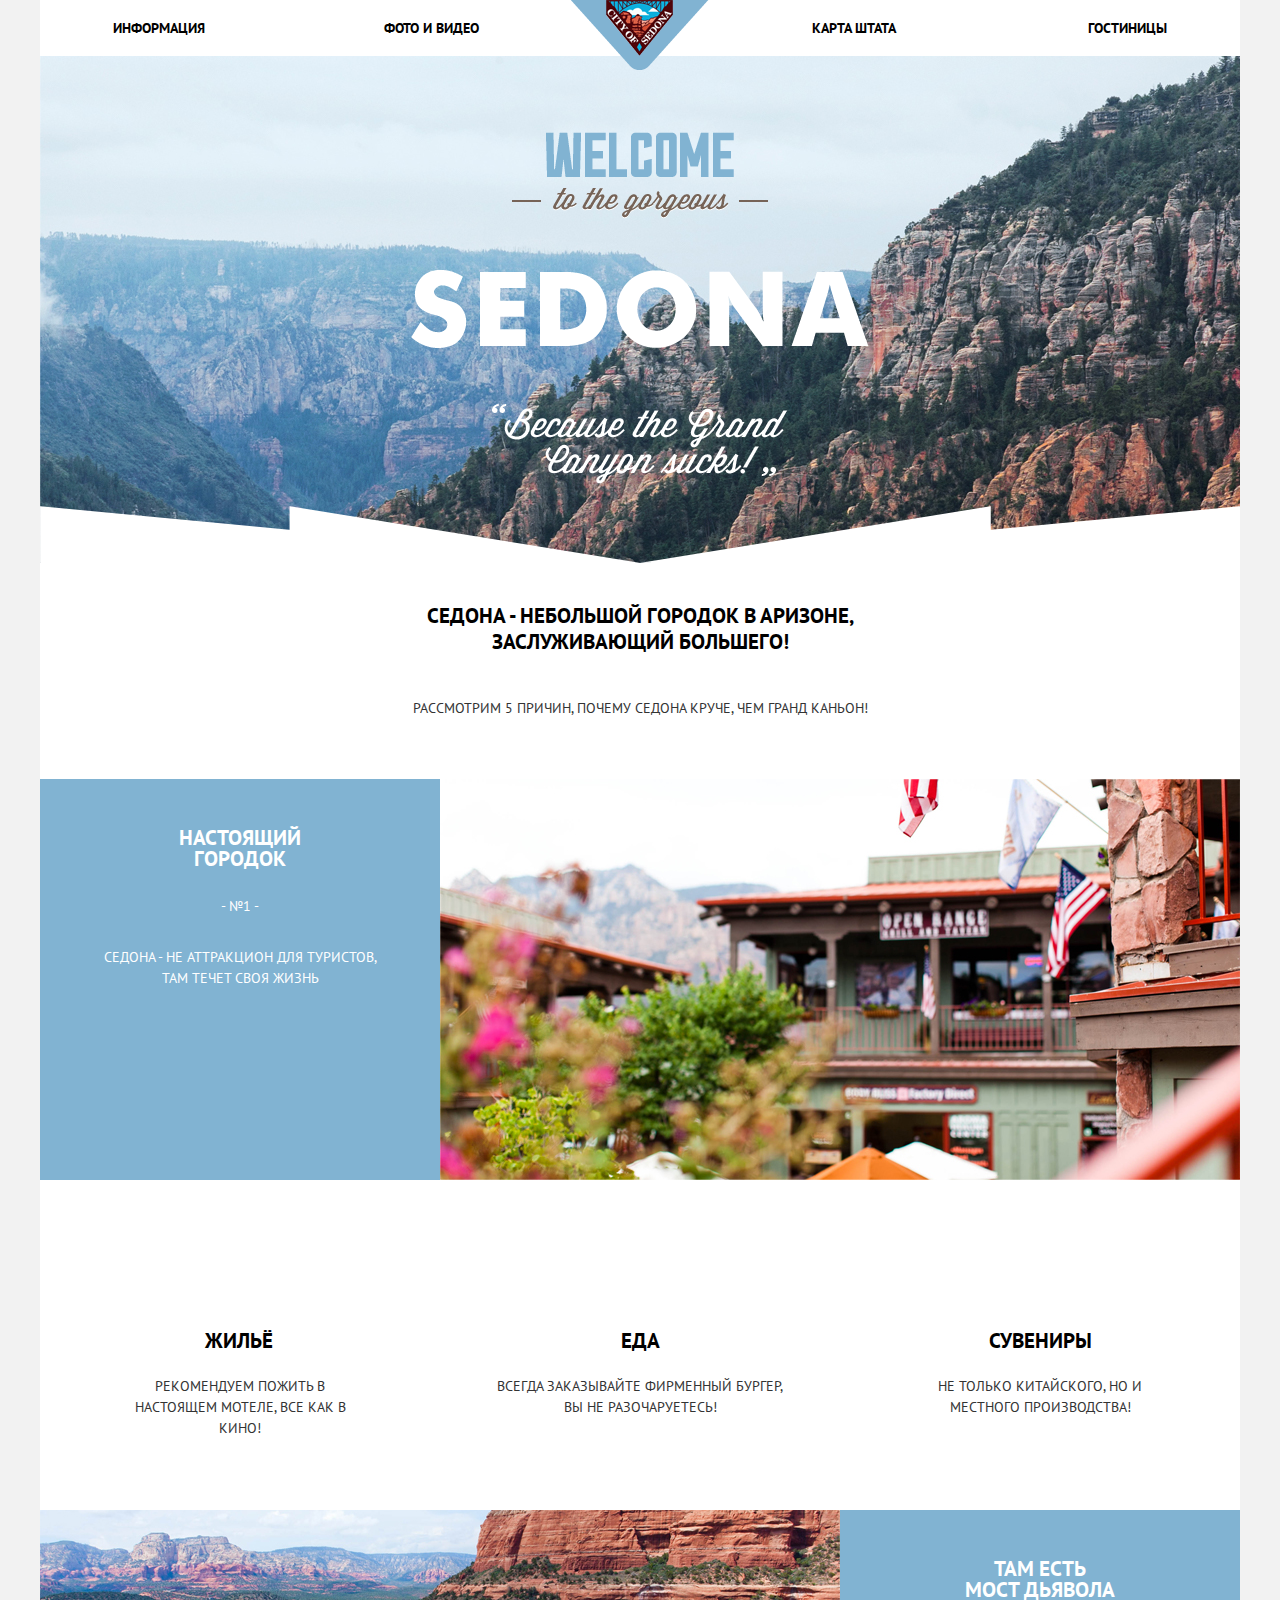
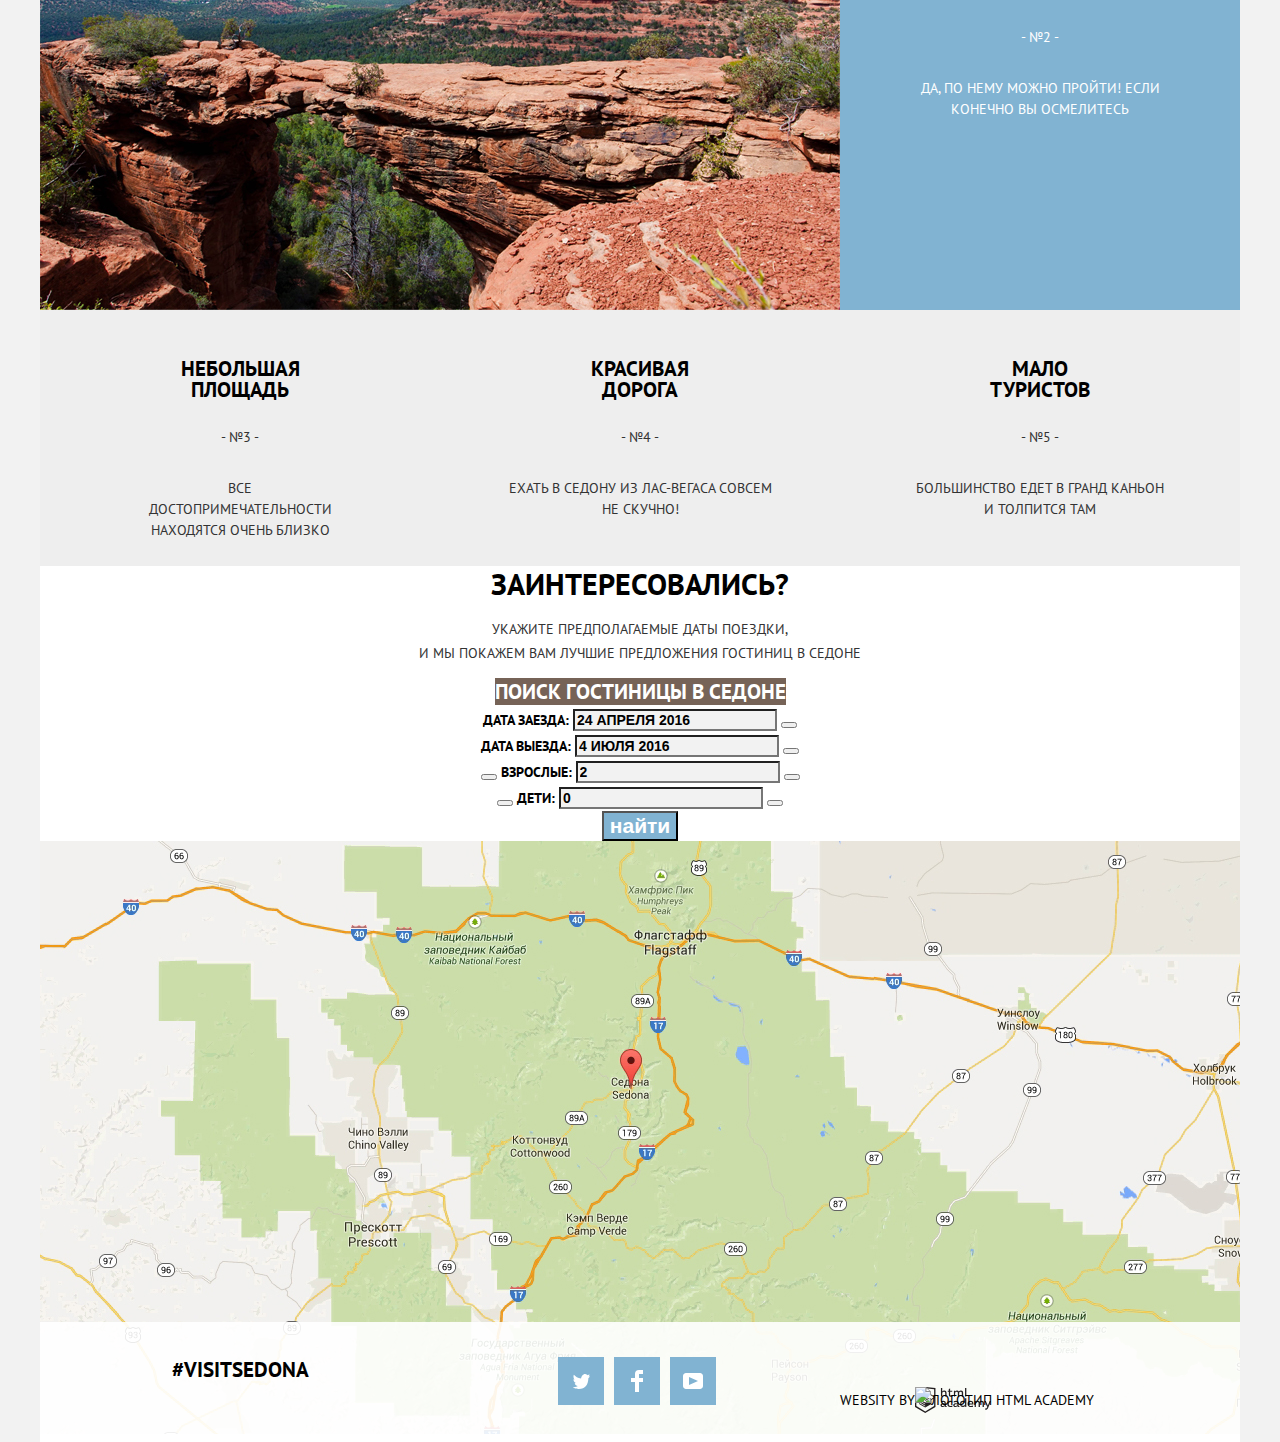
==== index.html @ de67439f "сделала отступы, где то добавила картинки index" ====
<!DOCTYPE html>
<html lang="ru">
  <head>
    <meta charset="utf-8">
    <title>HTML Academy: Седона</title>
    <link rel="stylesheet" href="css/normalize.css">
    <link rel="stylesheet" href="css/style.css">
    <link href="https://fonts.googleapis.com/css?family=PT+Sans:400,700&amp;subset=cyrillic" rel="stylesheet">
  </head>
  <body>
   <div class="index-page container">
    <header class="page-header">
      <nav class="main-navigation">
        <ul class="site-navigation">
          <li>
            <a href="#">Информация</a>
          </li>
          <li>
            <a href="#">Фото и видео</a>
          </li>
          <li>
            <a href="#">Карта штата</a>
          </li>
          <li>
            <a href="inner.html">Гостиницы</a>
          </li>
        </ul>
        <div class="nav-logo">
          <a href="index.html">
            <img src="img/logo.png" width="138" height="70" alt="Главная страница">
          </a>
        </div>
      </nav>
    </header>
    <main class="index">
      <div class="sedona-logo">
        <img src="img/title.png" width="458" height="352" alt="Логотип Седоны">
      </div>
      <div class="title">
        <h1 class="visually-hidden">Седона</h1>
        <b>Cедона - небольшой городок в аризоне, заслуживающий большего!</b>
        <p>Рассмотрим 5 причин, почему седона круче, чем гранд каньон!</p>
      </div>
      <div class="advantages">
        <h2 class="visually-hidden">Преимущества Седоны</h2>
        <section class="features">
          <div class="feature-one feature">
            <b class="feature-name">Настоящий городок</b>
            <p>- №1 -</p>
            <p>Седона - не аттракцион для туристов, там течет своя жизнь</p>
          </div>
          <img src="img/viewsedona1.jpg" width="800" height="401" alt="Фотография вида Седоны">
        </section>
        <section class="advice">
          <div class="advice-item">
            <b class="advice-name">Жильё</b>
            <p>Рекомендуем пожить в настоящем мотеле, все как в кино!</p>
          </div>
          <div class="advice-item">
            <b class="advice-name">Еда</b>
            <p>Всегда заказывайте фирменный бургер, вы не разочаруетесь!</p>
          </div>
          <div class="advice-item">
            <b class="advice-name">Сувениры</b>
            <p>Не только китайского, но и местного производства!</p>
          </div>
        </section>
        <section class="features">
          <div class="feature-two feature">
            <b class="feature-name">Там есть<br> мост дьявола</b>
            <p>- №2 -</p>
            <p>Да, по нему можно пройти! Если конечно вы осмелитесь</p>
          </div>
          <img src="img/viewsedona2.jpg" width="800" height="400" alt="Фотография вида Седоны">
        </section>
        <section class="features index-column">
            <div class="feature-three feature">
              <b class="feature-name">Небольшая площадь</b>
              <p>- №3 -</p>
              <p>Все достопримечательности находятся очень близко</p>
            </div>
            <div class="feature-three feature">
              <b class="feature-name">Красивая дорога</b>
              <p>- №4 -</p>
              <p>Ехать в седону из лас-вегаса совсем не скучно!</p>
            </div>
            <div class="feature-three feature">
              <b class="feature-name">Мало туристов</b>
              <p>- №5 -</p>
              <p>Большинство едет в гранд каньон и толпится там</p>
            </div>
          </section>
      </div>
      <div class="interest">
        <b>Заинтересовались?</b>
        <p>Укажите предполагаемые даты поездки,<br>и мы покажем вам лучшие предложения гостиниц в седоне</p>
        <a href="#">поиск гостиницы в седоне</a>
        <div class="search-hotel">
          <form class="search-hotel-form" action="https://echo.htmlacademy.ru/" method="get">
            <div class="search-form-group">
              <label for="date-in">Дата заезда:</label>
              <input class="form-date-in" type="text" name="date-in" id="date-in" value="24 апреля 2016">
              <button class="calendar" type="button"><span class="visually-hidden">календарь</span></button>
            </div>
            <div class="search-form-group">
              <label for="date-out">Дата выезда:</label>
              <input class="form-date-out" type="text" name="date-out" id="date-out" value="4 июля 2016">
              <button class="calendar" type="button"><span class="visually-hidden">календарь</span></button>
            </div>
            <div class="search-form-group">
              <button class="btn-adult" type="button"><span class="visually-hidden">-</span></button>
              <label for="adults">взрослые:</label>
              <input class="form-adults" type="text" name="adults" id="adults" value="2">
              <button class="btn-adult" type="button"><span class="visually-hidden">+</span></button>
            </div>
            <div class="search-form-group">
              <button class="btn-kids" type="button"><span class="visually-hidden">-</span></button>
              <label for="kids">дети:</label>
              <input class="form-kids" type="text" name="kids" id="kids" value="0">
              <button class="btn-kids" type="button"><span class="visually-hidden">+</span></button>
            </div>
            <input class="form-search-button" type="submit" value="найти">
          </form>
        </div>
      </div>
      <section class="map">
        <h2 class="visually-hidden">Карта Седоны</h2>
        <img src="img/map.jpg" width="1200" height="593" alt="Карта окрестностей Седоны">
      </section>
    </main>
    <footer class="footer">
      <div class="hashtag">
        <span>#VISITSEDONA</span>
      </div>
      <section class="footer-social">
        <a class="social social-tw" href="#"><span class="visually-hidden">Twitter</span></a>
        <a class="social social-fb" href="#"><span class="visually-hidden">Facebook</span></a>
        <a class="social social-yt" href="#"><span class="visually-hidden">YouTube</span></a>
      </section>
      <div class="footer-copyright">
        <p>websity by</p>
        <a href="https://htmlacademy.ru/intensive/htmlcss">
          <img src="logo-htmlacademy.svg" width="115" height="41" alt="Логотип HTML Academy">
        </a>
      </div>
    </footer>
  </div>
  </body>
</html>
---- css/style.css ----
*,
*::before,
*::after {
  box-sizing: inherit;
}

html {
  box-sizing: border-box;
}

body {
  margin: 0;
  padding: 0;

  font-family: "PT Sans", Arial, sans-serif;
  font-size: 14px;
  line-height: 26px;
  font-weight: normal;
  color: #333333;
  text-transform: uppercase;

  background-color: #f2f2f2;
}

.inner {
  font-size: 14px;
  line-height: 21px;
  color: #333333;
  background-color: #f2f2f2;
}

.inner-page {
  background-color: #ffffff;
}

.index-page {
  background-color: #ffffff;
}

a{
  text-decoration: none;
}

/*index-header*/

.main-navigation {
  color: #000000;
  font-weight: bold;
  background-color: #ffffff;
}

.site-navigation {
  list-style: none;
}

.site-navigation a {
  color: #000000;
}

.site-navigation a:hover {
  color: #81b3d2;
}

.site-navigation a:focus {
  color: #cacaca;
}


/*inner-header*/

.inner-main-navigation {
  color: #000000;
  font-weight: bold;
  background-color: #ffffff;
  line-height: 26px;
}

.inner-main-navigation .site-navigation {
  list-style: none;
}

.site-navigation a.active,
.site-navigation a.active:hover,
.site-navigation a.active:active {
  color: #766357;
}

/*main*/

.visually-hidden {
 	  position: absolute;
 	  width: 1px;
 	  height: 1px;
 	  margin: -1px;
 	  border: 0;
 	  padding: 0;
 	  clip: rect(0 0 0 0);
 	  overflow: hidden;
 }

.sedona-logo {
  background: url("../img/under-title.png") no-repeat 0px 450px,
              url("../img/background-index.jpg") no-repeat;
  width: 100%;
  text-align: center;
}

.title {
  background-color: #ffffff;
  text-align: center;
}

.title b {
  font-size: 21px;
  color: #000000;
  font-weight: bold;
  text-align: center;
}

.title p {
  text-align: center;
}

.features:first-of-type img {
  background-image: url(../img/viewsedona1.jpg);
  background-repeat: no-repeat;
}

.features:nth-of-type(2) img {
  background-image: url(../img/viewsedona2.jpg);
  background-repeat: no-repeat;
}

.features,
.advice-item {
  text-align: center;
}

.feature-one,
.feature-two {
  background-color: #81b3d2;
}

.feature b {
  font-size: 21px;
  line-height: 21px;
  color: #ffffff;
  font-weight: bold;
  text-align: center;
}

.feature-one p,
.feature-two p {
  color: #ffffff;
  line-height: 21px;
  text-align: center;
}

.advice {
  background-color: #ffffff;
}

.advice b {
  font-size: 21px;
  line-height: 21px;
  color: #000000;
  font-weight: bold;
  text-align: center;
}

.advice p {
  line-height: 21px;
  text-align: center;
}

.index-column {
  background-color: #eeeeee;
}

.feature-three b {
  font-size: 21px;
  color: #000000;
  font-weight: bold;
  line-height: 21px;
  text-align: center;
}

.feature-three p {
  line-height: 21px;
  text-align: center;
}

.interest {
  background-color: #ffffff;
  text-align: center;
}

.interest b {
  font-size: 30px;
  color: #000000;
  line-height:36px;
  font-weight: bold;
  text-align: center;
}

.interest p {
  line-height: 24px;
  text-align: center;
}

.search-hotel {
  background-color: #ffffff;
}

.search-form-group input[type="text"] {
  font-size: 14px;
  color: #000000;
  font-weight: bold;
  text-transform: uppercase;
  background-color: #f2f2f2;
}

.search-form-group input[type="text"]:hover {
  background-color: #ebebeb;
}

.search-form-group input[type="text"]:focus {
  background-color: #ffffff;
  border: 2px solid #e5e5e5;
}

.search-form-group label {
  color: #000000;
  font-weight: bold;
}

.form-search-button {
  font-size: 21px;
  color: #ffffff;
  font-weight: bold;
  text-align: center;
  background-color: #81b3d2;
}

.form-search-button:hover {
  background-color: #669ec0;
}

.form-search-button:focus {
  background-color: #5496bd;
  color: #94b9d2;
}

.interest a {
  font-size: 21px;
  color: #ffffff;
  font-weight: bold;
  text-align: center;
  background-color: #766357;
}

.interest a:hover {
  background-color: #604e43;
}

.interest a:focus {
  background-color: #503e33;
  color: #928a85;
}

/*inner-main*/

.choose {
  font-size: 16px;
  line-height: 21px;
  color: #ffffff;
  font-weight: bold;

  background-image: url("../img/background-inner.jpg");
  background-repeat: no-repeat;
  background-position: 0 0;
}

.infrastructure-form p {
  font-size: 16px;
}

.infrastructure-form label {
  font-size: 14px;
  color: #ffffff;
  line-height: 21px;
  font-weight: normal;
}

.choose-price .price-range {
  font-size: 14px;
  color: #ffffff;
  line-height: 21px;
  font-weight: normal;
}

.inner-form-submit {
  font-size: 14px;
  color: #ffffff;
  line-height: 21px;
  font-weight: normal;
  border: 2px solid #ffffff;
}

.inner-form-submit:hover {
  background-color: #ffffff;
  color: #000000;
}

.sort {
  background-color: #ffffff;
}

.sort b {
  font-size: 21px;
  color: #000000;
  font-weight: bold;
  line-height: 26px;
}

.sort p {
  font-size: 12px;
  line-height: 18px;
  color: #000000;
}

.sort a {
  font-size: 12px;
  line-height: 18px;
  color: #cacaca;
  text-decoration: none;
  border-bottom: 1px dotted #81b3d2;
}

.sort a:hover {
  color: #81b3d2;
}

.sort a:focus {
  color: #000000;
  border: none;
}

.sort a.active,
.sort a.active:hover,
.sort a.active:active {
  color: #81b3d2;
  border: none;
}

.home {
  background-color: #ffffff;
}

.home h2 {
  font-size: 21px;
  color: #000000;
  font-weight: bold;
  line-height: 26px;
}

.home h2:hover {
  color: #81b3d2;
}

.home h2:focus {
  color: #cacaca;
}

.variant-description a {
  background-color: #81b3d2;
  color: #ffffff;
  font-weight: bold;
  line-height: 21px;
}

.variant-description a:hover {
  background-color: #669ec0;
}

.variant-description a:focus {
background-color: #5496bd;
color: #94b9d2;
}

.order a {
  background-color: #766357;
  color: #ffffff;
  font-weight: bold;
  line-height: 21px;
}

.order a:hover {
  background-color: #604e43;
}

.order a:focus {
  background-color: #503e33;
  color: #928a85;
}

.rating-value {
  background-color: #f2f2f2;
  color: #666666;
  line-height: 21px;
}

/*footer*/

.footer {
  background-color: #ffffff;
  color: #000000;
}

.hashtag {
  font-size: 21px;
  color: #000000;
  font-weight: bold;
  line-height: 26px;
  text-align: center;
}

.footer-social {
  text-align: center;
}

.footer-social a {
  background-color: #81b3d2;
  color: #ffffff;
}

.footer-social a:hover {
  background-color: #669ec0;
}

.footer-social a:focus {
  background-color: #5496bd;
  color: #88b6d1;
}

.footer-copyright {
  text-align: center;
}

.footer-copyright a {
  color: #000000;
}

.footer-copyright a:hover {
  color: #81b3d2;
}

.footer-copyright a:focus {
  color: #cacaca;
}

/*сеточные стили*/

.container {
  width: 1200px;
  margin: 0 auto;
}

.page-header {
   /*от хедера до логотипа седоны*/
  /*для сетки*/
  min-height: 56px;
}

.main-navigation {
  position: relative;
  min-height: 56px;
}

.site-navigation {
     margin: 0;
     padding: 0;

     display: flex;
     flex-direction: row;
     justify-content: space-between;
     flex-wrap: wrap;
}

 .site-navigation li {
   width: 20%;
   margin: auto;
   padding: 15px 0;
 }

 .site-navigation li:nth-child(4n+1) {
   margin-left: 73px;
   text-align: left;
 }

 .site-navigation li:nth-child(4n+2) {
   margin-right: auto;
   text-align: left;
 }

 .site-navigation li:nth-child(4n+3) {
   text-align: right;
 }

 .site-navigation li:nth-child(4n+4){
   text-align: right;
   margin-right: 73px;
 }

.nav-logo {
  width: 138px;
  height: 70px;
  position: absolute;
  margin: auto;

  top: 0;
  left: 0;
  right: 0;
  z-index: 99;
}

.sedona-logo {
  padding-top: 76px;
  padding-bottom: 71px;
 }

.title {
  margin: 0;
  padding: 0;
  min-height: 216px;
}

.title b {
  margin: 0;
  padding: 0;
  display: inline-block;
  padding-top: 40px;
  padding-left: 380px;
  padding-right: 380px;
  margin-bottom: 40px;
}

.title p {
  margin: 0;
  padding: 0;
  display: inline-block;

}

.advantages {
  margin: 0;
  padding: 0;

  display: flex;
  flex-direction: column;
}

.features {
  margin: 0;
  padding: 0;

  display: flex;
  flex-direction: row;
  min-height: 256px;
  width: 1200px;
}

.feature {
  width: 400px;
  min-height: 256px;
}

.feature .feature-name {
  margin: 0;
  padding: 0;
  display: inline-block;
  padding-top: 48px;
  margin-bottom: 27px;
}

.feature-one .feature-name {
  padding-left: 135px;
  padding-right: 135px;
}

.feature p:first-of-type {
  margin: 0;
  margin-bottom: 30px;
  padding-left: 175px;
  padding-right: 175px;
}

.feature-one p:last-of-type {
  margin: 0;
  padding-left: 60px;
  padding-right: 60px;
}

.advice {
  margin: 0;
  padding: 0;

  display: flex;
  width: 1200px;
  min-height: 330px;
}

.advice-item {
  width: 400px;
  min-height: 330px;
  padding-top: 150px;
}

/*добавила*/
.advice-name {
  display: inline-block;
  margin-bottom: 25px;
}

.advice-item:first-of-type .advice-name {
  margin-left: 165px;
  margin-right: 167px;
}

.advice-item:first-of-type p {
  margin: 0;
  padding: 0 73px;
}

.advice-item:nth-of-type(2) .advice-name {
  margin-left: 180px;
  margin-right: 180px;
}

.advice-item:nth-of-type(2) p {
  margin: 0;
  padding: 0 57px;
}

.advice-item:nth-of-type(3) .advice-name {
  margin-left: 148px;
  margin-right: 148px;
}

.advice-item:nth-of-type(3) p {
  margin: 0;
  padding: 0 64px;
}
/**/

.feature-two {
  order: 1;
}

.feature-two p:last-of-type {
  margin: 0;
  padding-left: 48px;
  padding-right: 48px;
}

.feature-three {
  min-height: 256px;
}

/* -№3- */
.feature-three:first-of-type .feature-name {
  padding-left: 140px;
  padding-right: 140px;
}

.feature-three:first-of-type p:first-of-type {
  padding-left: 175px;
  padding-right: 175px;
}

.feature-three:first-of-type p:nth-of-type(2) {
  margin: 0;
  padding-left: 95px;
  padding-right: 95px
}

/* -№4- */
.feature-three:nth-of-type(2) .feature-name {
  padding-left: 149px;
  padding-right: 149px;
}

.feature-three:nth-of-type(2) p:first-of-type {
  margin-left: auto;
  margin-right: auto;
}

.feature-three:nth-of-type(2) p:nth-of-type(2) {
  margin: 0;
  padding-left: 65px;
  padding-right: 65px
}

/* -№5- */
.feature-three:nth-of-type(3) .feature-name {
  padding-left: 147px;
  padding-right: 147px;
}

.feature-three:nth-of-type(3) p:first-of-type {
  margin-left: auto;
  margin-right: auto;
}

.feature-three:nth-of-type(3) p:nth-of-type(2) {
  margin: 0;
  padding-left: 70px;
  padding-right: 70px
}

.map {
  width: 1200px;
  min-height: 600px;
}

.footer {
  margin: 0;
  padding: 0;

  display: flex;
  flex-direction: row;
  min-height: 120px;
  padding-top: 35px;
}

.index-page .footer {
  position: relative;
  margin-top: -120px;
  background-color: rgba(255, 255, 255, 0.9);
}

.hashtag {
  width: 400px;
  align-items: center;
}

.footer-copyright {
  width: 400px;
  align-items: center;
  display: flex;
}

.footer-copyright a {
  background: url("../img/logo-htmlacademy.svg") no-repeat;
}

.footer-social {
  width: 400px;
  align-items: center;
}
/*добавила*/
.social {
  display: inline-block;
  background-color: #81b3d2;
  vertical-align: middle;
  width: 46px;
  height: 48px;
  margin-right: 6px;
}

.social-tw {
  background-image: url("../img/twitter.svg");
  background-repeat: no-repeat;
  background-position: center;
}

.social-fb {
  background-image: url("../img/fb-icon.svg");
  background-repeat: no-repeat;
  background-position: center;
}

.social-yt {
  background-image: url("../img/youtube.svg");
  background-repeat: no-repeat;
  background-position: center;
}



/*inner*/

.choose {
  width: 1200px;
}

.infrastructure-form {
  margin: 0;
  padding: 0;

  display: flex;
  flex-direction: row;
  width: 1200px;
}

.choose-infrastructure {
  width: 240px;
  margin-left: 73px;
}

.choose-infrastructure label {
  display: block;
}

.choose-type {
  width: 240px;
  margin-left: 13px;
}

.choose-type label {
  display: block;
}

.choose-price {
  margin-left: 235px;
  padding-left: 10px;
  width: 320px;
}

.home {
  margin: 0;
  padding: 0;

  display: flex;
  flex-direction: row;
  width: 1200px;
  padding-left: 73px;
}

.home-variant {
  padding-left: 30px;
  width: 260px;
}

.rating {
  margin-left: auto;
}
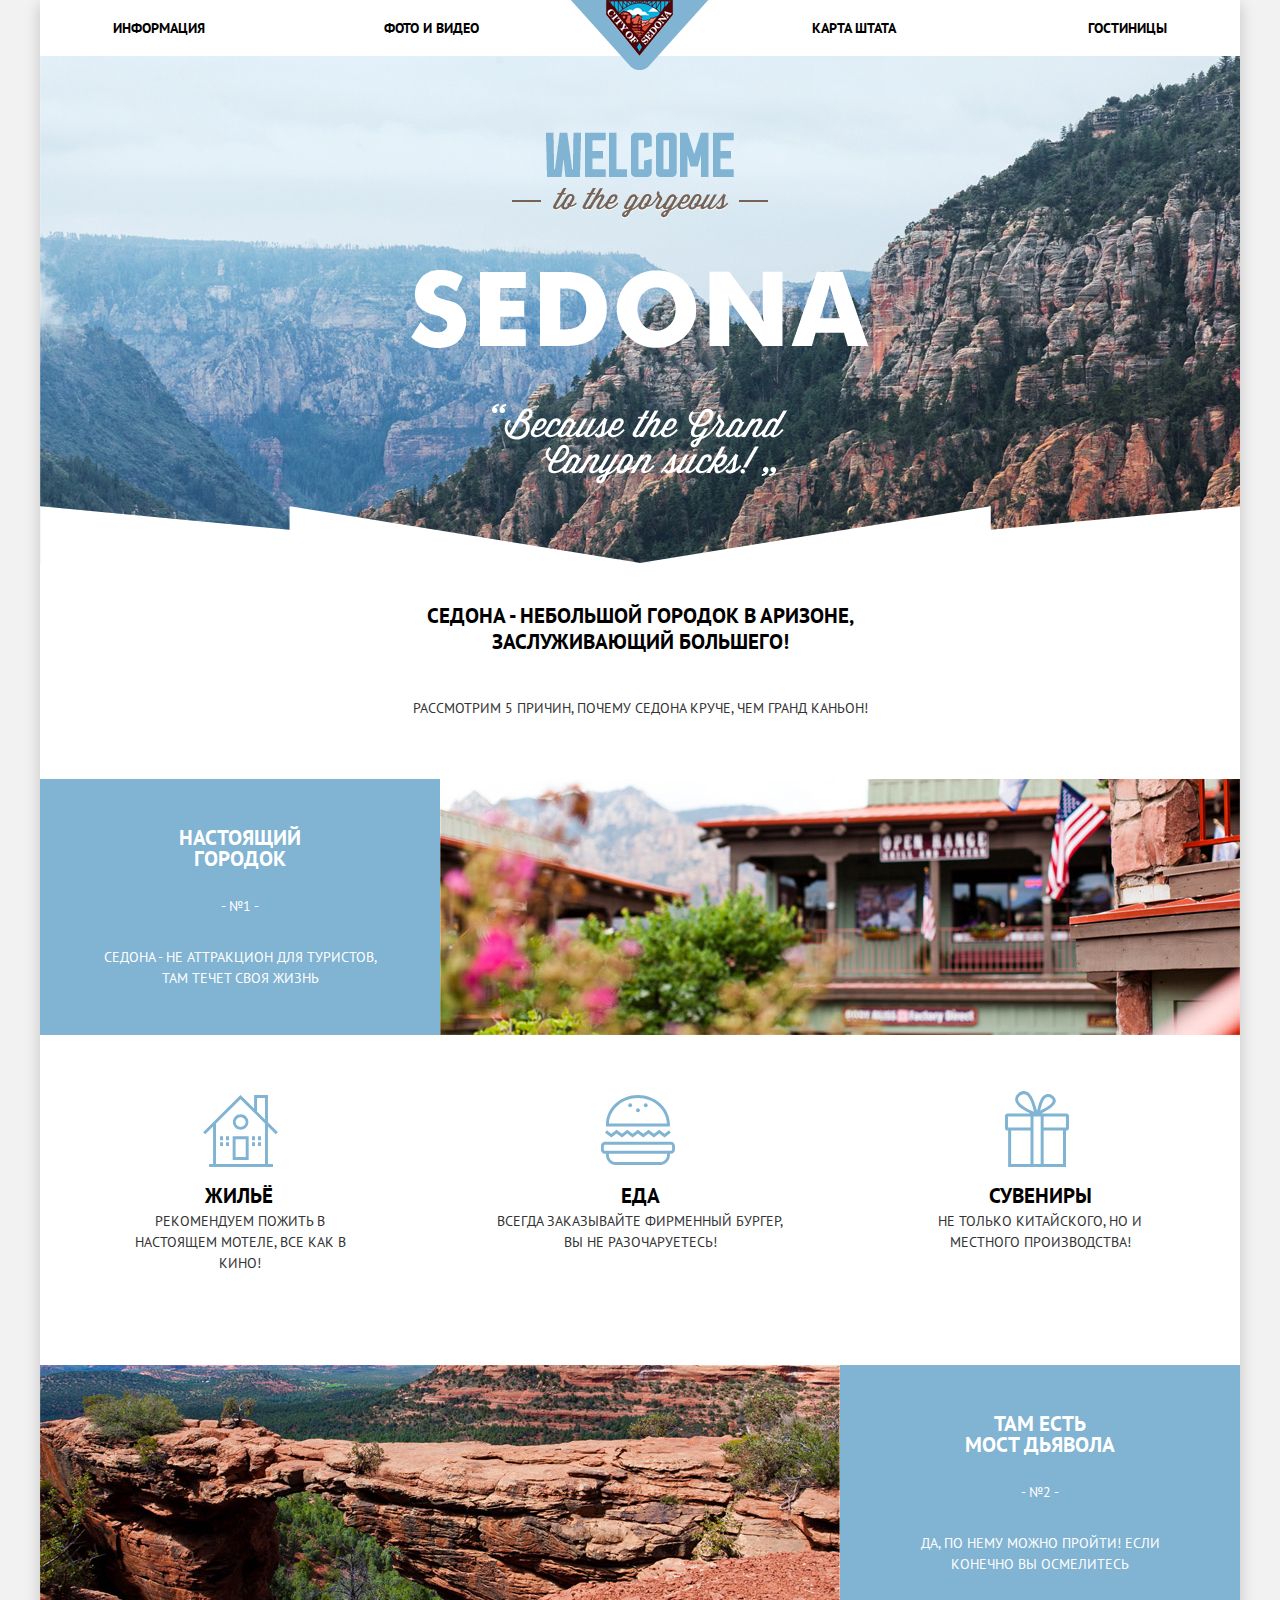
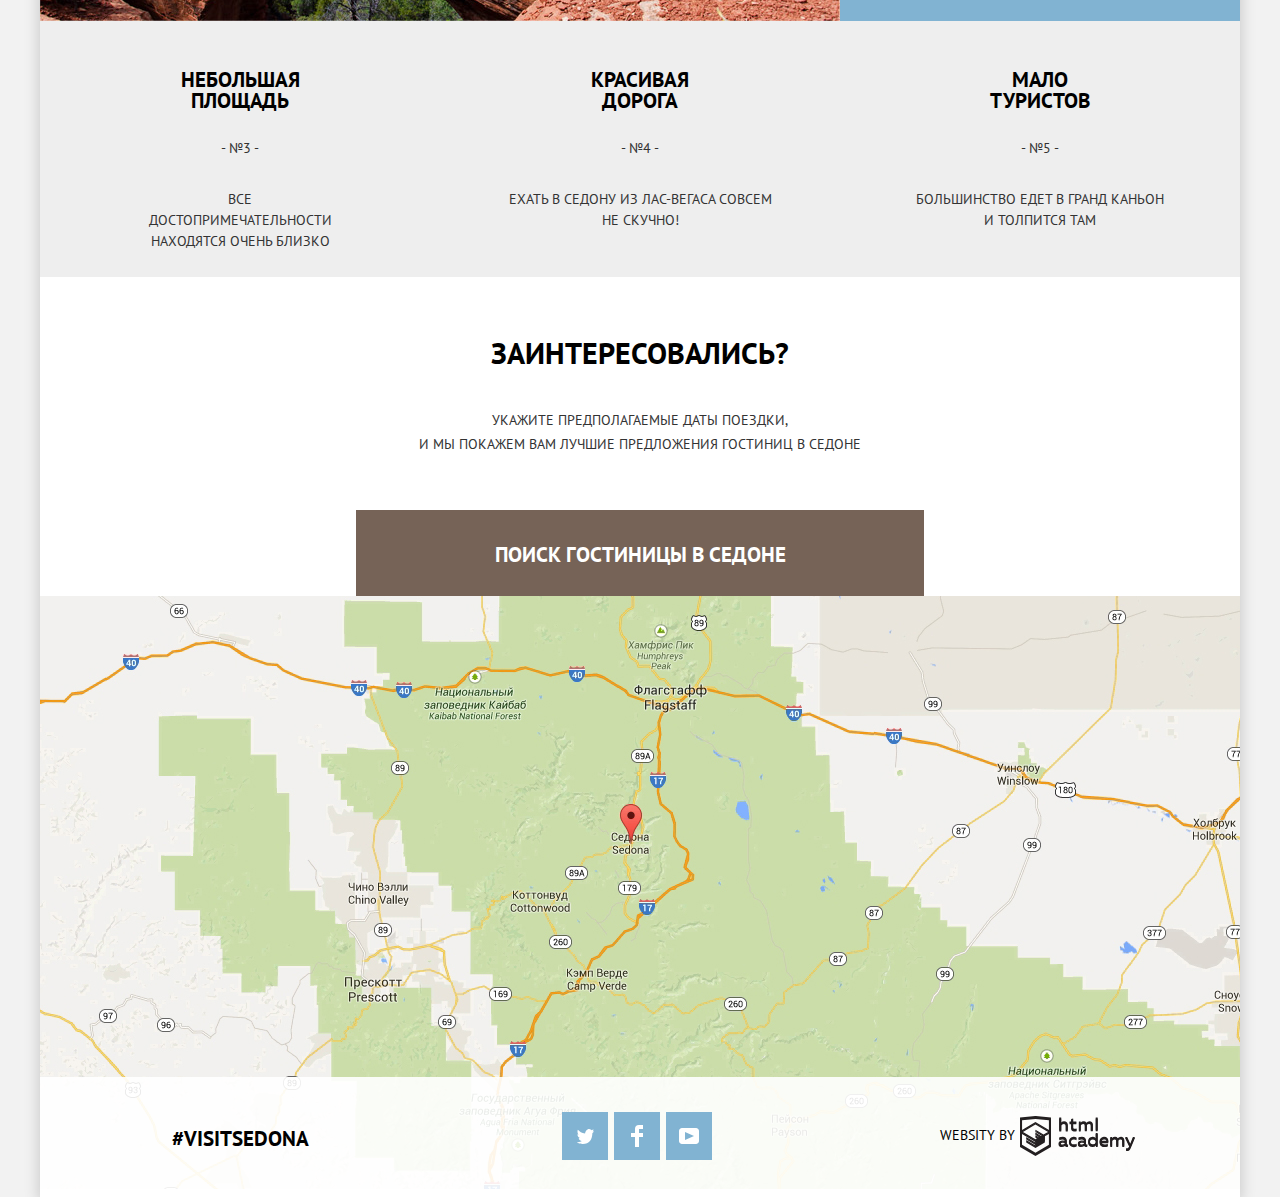
==== commit 045a55ba: "Декор элементы, доработка" ====
--- a/index.html
+++ b/index.html
@@ -49,7 +49,7 @@
             <p>- №1 -</p>
             <p>Седона - не аттракцион для туристов, там течет своя жизнь</p>
           </div>
-          <img src="img/viewsedona1.jpg" width="800" height="401" alt="Фотография вида Седоны">
+          <img src="img/viewsedona1.jpg" width="800" height="256" alt="Фотография вида Седоны">
         </section>
         <section class="advice">
           <div class="advice-item">
@@ -71,7 +71,7 @@
             <p>- №2 -</p>
             <p>Да, по нему можно пройти! Если конечно вы осмелитесь</p>
           </div>
-          <img src="img/viewsedona2.jpg" width="800" height="400" alt="Фотография вида Седоны">
+          <img src="img/viewsedona2.jpg" width="800" height="256" alt="Фотография вида Седоны">
         </section>
         <section class="features index-column">
             <div class="feature-three feature">
@@ -133,14 +133,15 @@
         <span>#VISITSEDONA</span>
       </div>
       <section class="footer-social">
-        <a class="social social-tw" href="#"><span class="visually-hidden">Twitter</span></a>
-        <a class="social social-fb" href="#"><span class="visually-hidden">Facebook</span></a>
-        <a class="social social-yt" href="#"><span class="visually-hidden">YouTube</span></a>
+        <a class="social social-tw" href="#"><span class="visually-hidden">Twitter</span><svg xmlns="http://www.w3.org/2000/svg" xmlns:xlink="http://www.w3.org/1999/xlink" width="17" height="15" viewBox="0 0 17 15"><path fill="#FFF" d="M10.95.144c1.685-.496 2.984.27 3.577 1.179.673-.231 1.331-.481 2.011-.708a2.345 2.345 0 0 1-.857 1.768c.685.17 1.304-.491 1.304-.491-.169 1-1.006 1.788-1.563 2.024-.231 6.75-3.175 11.217-10.077 11.082h-.446c-.41 0-4.164-.46-4.898-1.887 2.271.196 3.893-.422 4.693-1.177-.96-.3-2.679-.477-2.979-2.95.349.106.564.228 1.19.119C1.705 8.247.374 7.53.448 5.33c.285.328 1.067.536 1.34.472C1.085 5.561-.182 2.442.894.85c1.818 1.854 3.735 3.606 7.152 3.773C8.254 2.33 9.183.793 10.95.144z"/></path></svg></a>
+        <a class="social social-fb" href="#"><span class="visually-hidden">Facebook</span><svg xmlns="http://www.w3.org/2000/svg" width="12" height="22" viewBox="0 0 12 22"><path fill="#FFF" d="M12 4V0H8a4 4 0 0 0-4 4v4H0v4h4v10h4V12h4V8H8V4h4z"/></path></svg></a>
+        <a class="social social-yt" href="#"><span class="visually-hidden">YouTube</span><svg xmlns="http://www.w3.org/2000/svg" xmlns:xlink="http://www.w3.org/1999/xlink" width="20" height="16" viewBox="0 0 20 16"><path fill="#FFF" d="M17 0H3C1.35 0 0 1.35 0 3v10c0 1.65 1.35 3 3 3h14c1.65 0 3-1.35 3-3V3c0-1.65-1.35-3-3-3zM6.027 11.998V4.002L15.014 8l-8.987 3.998z"/></path></svg></a>
       </section>
       <div class="footer-copyright">
         <p>websity by</p>
         <a href="https://htmlacademy.ru/intensive/htmlcss">
-          <img src="logo-htmlacademy.svg" width="115" height="41" alt="Логотип HTML Academy">
+          <svg xmlns="http://www.w3.org/2000/svg" width="115" height="41" viewBox="0 0 108.08 36.85"><title>logo-htmlacademy-small1</title>
+            <path d="M44.61,26.88a2,2,0,0,0,.55-0.1v1.33a3.25,3.25,0,0,1-1.18.21,1.67,1.67,0,0,1-1.67-1,4.84,4.84,0,0,1-3.14,1.08c-1.51,0-2.91-.83-2.91-2.55,0-2.13,2-2.79,3.71-2.79a11.08,11.08,0,0,1,2.17.25v-0.3c0-1-.76-1.77-2.19-1.77a7.42,7.42,0,0,0-3,.64v-1.7a10.21,10.21,0,0,1,3.19-.55c2.36,0,3.81,1.12,3.81,3.65v3a0.54,0.54,0,0,0,.49.59h0.17Zm-6.44-1.13A1.35,1.35,0,0,0,39.63,27h0.11a3.39,3.39,0,0,0,2.41-1V24.58a9.72,9.72,0,0,0-1.81-.21c-1,0-2.16.33-2.16,1.38h0Zm12.36-6.11a5,5,0,0,1,2.57.64V22a4.08,4.08,0,0,0-2.3-.7,2.75,2.75,0,1,0,0,5.49,5,5,0,0,0,2.43-.64v1.71a6.27,6.27,0,0,1-2.76.57A4.21,4.21,0,0,1,46,24.51q0-.21,0-0.41a4.32,4.32,0,0,1,4.18-4.46h0.38Zm12.17,7.24a2,2,0,0,0,.55-0.1v1.33a3.25,3.25,0,0,1-1.18.21,1.67,1.67,0,0,1-1.67-1,4.84,4.84,0,0,1-3.14,1.08c-1.51,0-2.91-.83-2.91-2.55,0-2.13,2-2.79,3.71-2.79a11.08,11.08,0,0,1,2.17.25v-0.3c0-1-.76-1.77-2.19-1.77a7.42,7.42,0,0,0-3,.64v-1.7a10.21,10.21,0,0,1,3.19-.55c2.36,0,3.81,1.12,3.81,3.65v3a0.54,0.54,0,0,0,.49.59h0.17Zm-6.44-1.13A1.35,1.35,0,0,0,57.73,27h0.11a3.39,3.39,0,0,0,2.41-1V24.58a9.72,9.72,0,0,0-1.81-.21c-1.06,0-2.16.33-2.16,1.38h0ZM73,16V28.2H71.35V26.88a3.88,3.88,0,0,1-3.19,1.54,4.4,4.4,0,0,1,0-8.78,3.81,3.81,0,0,1,3,1.3V16H73Zm-4.53,5.22a2.76,2.76,0,1,0,0,5.52A2.86,2.86,0,0,0,71.15,25V23A2.91,2.91,0,0,0,68.49,21.27ZM79,19.64c3.31,0,4.46,2.68,3.92,5.09H76.7c0.21,1.5,1.67,2.11,3.19,2.11a6.11,6.11,0,0,0,2.64-.59v1.6a7.14,7.14,0,0,1-3,.57C77,28.42,74.78,27,74.78,24a4.18,4.18,0,0,1,4-4.39H79Zm0.09,1.54a2.28,2.28,0,0,0-2.44,2.1v0.06H81.3A2,2,0,0,0,79.13,21.18Zm5.73,7V19.87h1.65v1a3.81,3.81,0,0,1,2.78-1.27A2.86,2.86,0,0,1,91.89,21a4.12,4.12,0,0,1,2.91-1.33A3.06,3.06,0,0,1,98,23V28.2h-1.9V23.05a1.59,1.59,0,0,0-1.42-1.75H94.42a2.8,2.8,0,0,0-2.07,1.12V28.2h-1.9V23.05A1.59,1.59,0,0,0,89,21.31H88.8a3,3,0,0,0-2.21,1.29v5.63H84.86Zm21.31-8.33h1.9l-3.91,9.46c-0.9,2.17-2.09,2.86-3.35,2.86a4.76,4.76,0,0,1-1.1-.14V30.46a2.86,2.86,0,0,0,.85.12c0.9,0,1.58-.64,2.07-1.9l0.17-.42-4-8.4h2l2.86,6.29ZM38.73,1.46V6.22a3.81,3.81,0,0,1,2.7-1.14,3.25,3.25,0,0,1,3.44,3.4v5.15H43V8.72a1.81,1.81,0,0,0-1.61-2h-0.3a2.93,2.93,0,0,0-2.32,1.39v5.52h-1.9V1.46h1.9ZM49.94,2.31v3h3V6.91h-3v3.81c0,1.1.5,1.46,1.58,1.46a4.49,4.49,0,0,0,1.69-.33v1.6A6.8,6.8,0,0,1,51,13.8a2.55,2.55,0,0,1-2.86-2.74V6.89H46.58V5.26h1.5V2.74Zm5.4,11.31V5.28H57v1A3.81,3.81,0,0,1,59.77,5a2.86,2.86,0,0,1,2.6,1.33A4.12,4.12,0,0,1,65.28,5,3.06,3.06,0,0,1,68.44,8.4v5.21h-1.9V8.46a1.59,1.59,0,0,0-1.42-1.75H64.89a2.8,2.8,0,0,0-2.07,1.12v5.78h-1.9V8.46A1.59,1.59,0,0,0,59.5,6.71H59.27A3,3,0,0,0,57.06,8v5.63H55.34ZM71.17,1.45H73V13.6H71.17V1.45ZM14.71,0H14.55L0,1.54V28.21l14.55,8.66,14.55-8.66V1.54Zm12.5,27.1L14.55,34.64,1.9,27.12V16.18l12.59,7.5V25L5.86,19.9v1.31l8.68,5.21v1.39L5.87,22.65V24l8.68,5.21,8.75-5.24V18.31L27.2,16V27.12Zm0-12.53-3.48,2-1.6,1L14.51,13v1.31L21,18.23H21l-0.14.09-1,.54-5.37-3.2V17l4.24,2.52-1,.67-3.2-1.9v1.31l2.1,1.24L14.5,22.1,2,14.65,14.51,7.11Zm0-1.32L14.49,5.76,1.91,13.25v-10L14.56,1.92,27.21,3.25v10h0Z" transform="translate(0 -0.02)" fill="#231f20"/> </path> </svg>
         </a>
       </div>
     </footer>
--- a/css/style.css
+++ b/css/style.css
@@ -278,7 +278,7 @@
 
   background-image: url("../img/background-inner.jpg");
   background-repeat: no-repeat;
-  background-position: 0 0;
+  background-position: 50% 50%;
 }
 
 .infrastructure-form p {
@@ -429,46 +429,13 @@
   text-align: center;
 }
 
-.footer-social a {
-  background-color: #81b3d2;
-  color: #ffffff;
-}
-
-.footer-social a:hover {
-  background-color: #669ec0;
-}
-
-.footer-social a:focus {
-  background-color: #5496bd;
-  color: #88b6d1;
-}
-
-.footer-copyright {
-  text-align: center;
-}
-
-.footer-copyright a {
-  color: #000000;
-}
-
-.footer-copyright a:hover {
-  color: #81b3d2;
-}
-
-.footer-copyright a:focus {
-  color: #cacaca;
-}
-
-/*сеточные стили*/
-
 .container {
   width: 1200px;
   margin: 0 auto;
+  box-shadow: 0 5px 15px rgba(0,0,0,0.2)
 }
 
 .page-header {
-   /*от хедера до логотипа седоны*/
-  /*для сетки*/
   min-height: 56px;
 }
 
@@ -616,10 +583,8 @@
   padding-top: 150px;
 }
 
-/*добавила*/
 .advice-name {
   display: inline-block;
-  margin-bottom: 25px;
 }
 
 .advice-item:first-of-type .advice-name {
@@ -651,7 +616,40 @@
   margin: 0;
   padding: 0 64px;
 }
-/**/
+
+.advice-item {
+  position: relative;
+}
+
+.advice-item:first-of-type::before {
+  content: "";
+  position: absolute;
+  background: url("../img/icon-1.svg") no-repeat;
+  width: 75px;
+  height: 72px;
+  top: 60px;
+  left: 163px;
+}
+
+.advice-item:nth-of-type(2)::before {
+  content: "";
+  position: absolute;
+  background: url("../img/icon-3.svg") no-repeat;
+  width: 74px;
+  height: 72px;
+  top: 60px;
+  left: 161px;
+}
+
+.advice-item:nth-of-type(3)::before {
+  content: "";
+  position: absolute;
+  background: url("../img/icon-2.svg") no-repeat;
+  width: 64px;
+  height: 76px;
+  top: 56px;
+  left: 165px;
+}
 
 .feature-two {
   order: 1;
@@ -718,6 +716,38 @@
   padding-right: 70px
 }
 
+.interest {
+  width: 1200px;
+  min-height: 293px;
+  padding-top: 58px;
+}
+
+.interest b {
+  margin-left: 451px;
+  margin-right: 451px;
+}
+
+.interest p {
+  margin: 0;
+  margin-top: 36px;
+  margin-bottom: 54px;
+}
+
+.interest a {
+  display: block;
+  width: 568px;
+  height: 86px;
+  margin-left: 316px;
+  margin-right: 316px;
+  padding-left: 135px;
+  padding-right: 135px;
+  padding-top: 32px;
+}
+
+.search-hotel {
+  display: none;
+}
+
 .map {
   width: 1200px;
   min-height: 600px;
@@ -742,25 +772,38 @@
 .hashtag {
   width: 400px;
   align-items: center;
+  padding-top: 14px;
 }
 
 .footer-copyright {
   width: 400px;
+  display: flex;
+  padding-left: 100px;
+}
+
+.footer-copyright p {
+  margin: 0;
+  margin-right: 5px;
+  margin-top: 10px;
+}
+
+.footer-copyright a {
+  margin: 0;
+  margin-top: 4px;
+  background: url("../img/logo-htmlacademy.svg") no-repeat;
+}
+
+.footer-social {
+  display: flex;
+  justify-content: center;
+  width: 400px;
+  margin: 0;
+}
+
+.social {
+  display: flex;
   align-items: center;
-  display: flex;
-}
-
-.footer-copyright a {
-  background: url("../img/logo-htmlacademy.svg") no-repeat;
-}
-
-.footer-social {
-  width: 400px;
-  align-items: center;
-}
-/*добавила*/
-.social {
-  display: inline-block;
+  justify-content: center;
   background-color: #81b3d2;
   vertical-align: middle;
   width: 46px;
@@ -768,25 +811,38 @@
   margin-right: 6px;
 }
 
-.social-tw {
-  background-image: url("../img/twitter.svg");
-  background-repeat: no-repeat;
-  background-position: center;
-}
-
-.social-fb {
-  background-image: url("../img/fb-icon.svg");
-  background-repeat: no-repeat;
-  background-position: center;
-}
-
-.social-yt {
-  background-image: url("../img/youtube.svg");
-  background-repeat: no-repeat;
-  background-position: center;
-}
-
-
+/*изменение цвета иконок соц*/
+.footer-social a {
+  background-color: #81b3d2;
+}
+
+.footer-social a:hover {
+  background-color: #669ec0;
+}
+
+.footer-social a:focus {
+  background-color: #5496bd;
+}
+
+.social:hover path {
+  fill: #ffffff;
+}
+
+.social:focus path {
+  fill: #88b6d1;
+}
+
+.footer-copyright {
+  text-align: center;
+}
+
+.footer-copyright a:hover path {
+  fill: #81b3d2;
+}
+
+.footer-copyright a:focus path {
+  fill: #cacaca;
+}
 
 /*inner*/
 
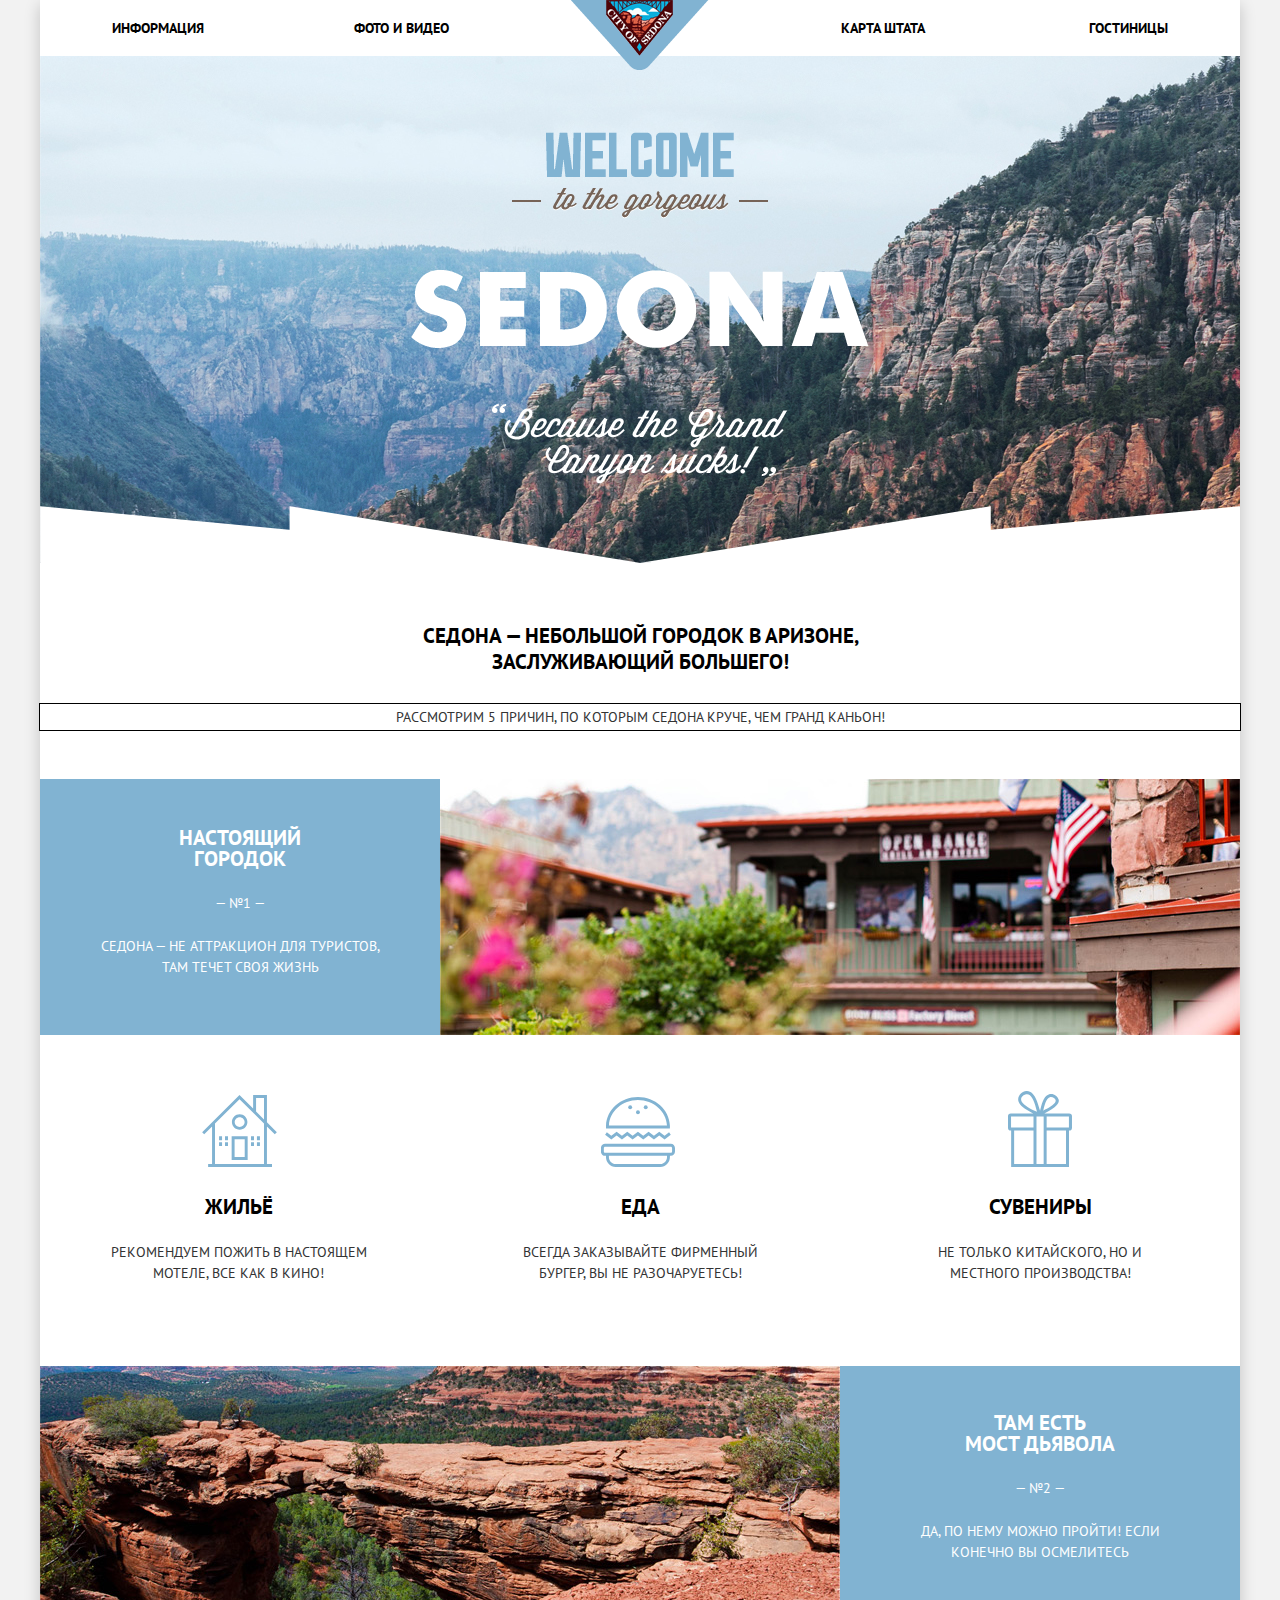
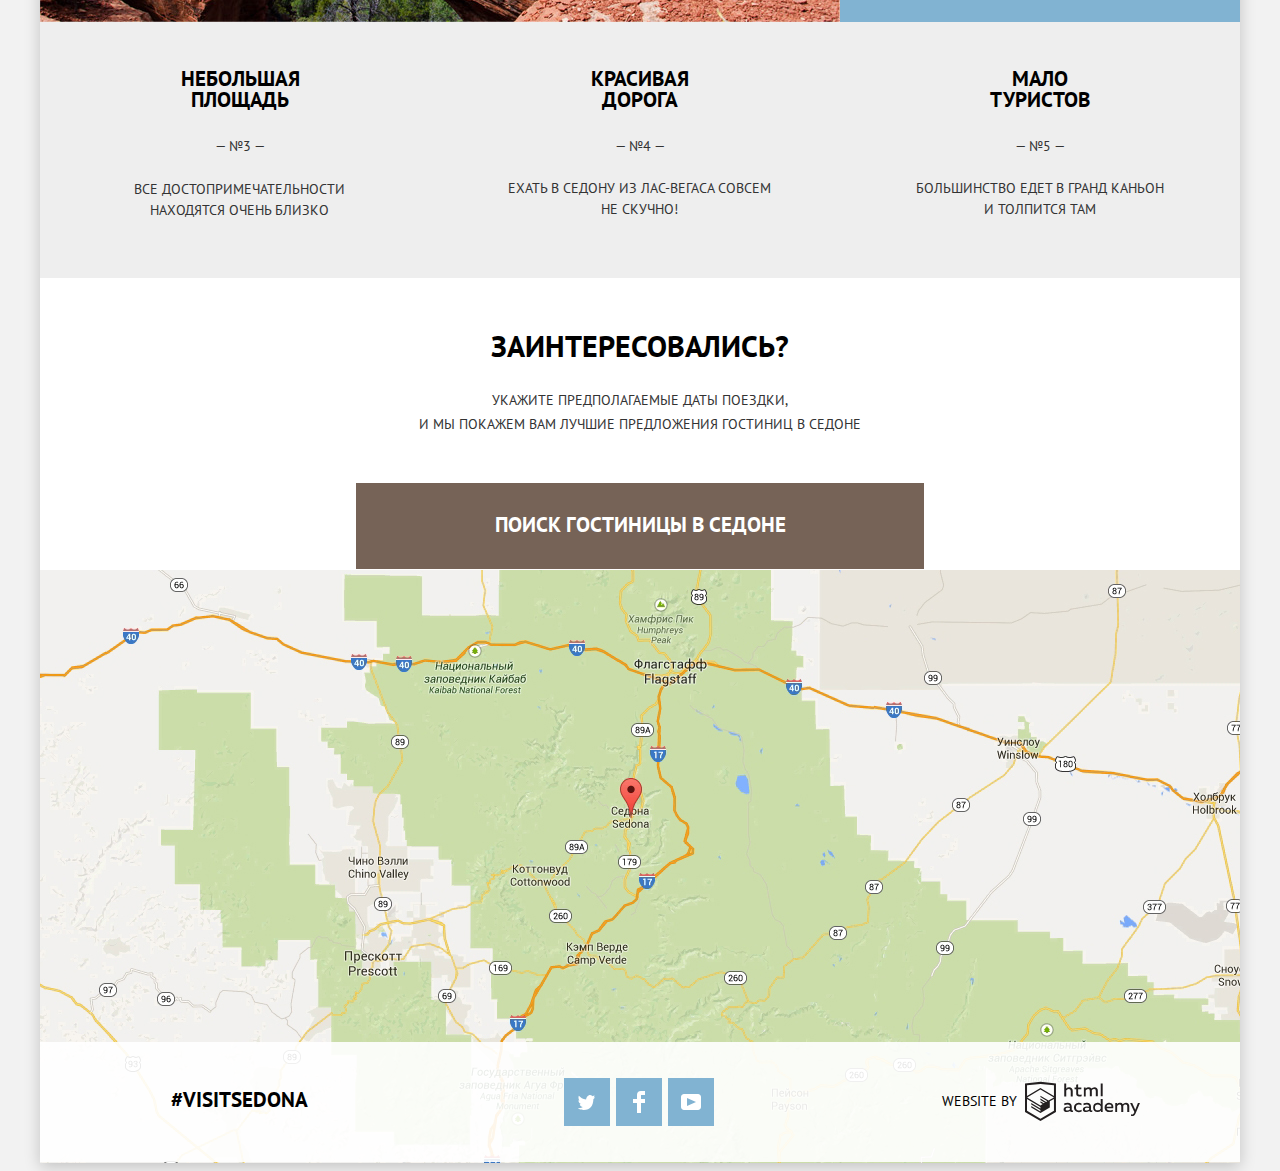
==== commit 4a798cb3: "подогнала Index по пиксельперфект" ====
--- a/index.html
+++ b/index.html
@@ -38,16 +38,16 @@
       </div>
       <div class="title">
         <h1 class="visually-hidden">Седона</h1>
-        <b>Cедона - небольшой городок в аризоне, заслуживающий большего!</b>
-        <p>Рассмотрим 5 причин, почему седона круче, чем гранд каньон!</p>
+        <b>Cедона — небольшой городок в аризоне, заслуживающий большего!</b>
+        <p>рассмотрим 5 причин, по которым седона круче, чем гранд каньон!</p>
       </div>
       <div class="advantages">
         <h2 class="visually-hidden">Преимущества Седоны</h2>
         <section class="features">
           <div class="feature-one feature">
             <b class="feature-name">Настоящий городок</b>
-            <p>- №1 -</p>
-            <p>Седона - не аттракцион для туристов, там течет своя жизнь</p>
+            <p>— №1 —</p>
+            <p>Седона — не аттракцион для туристов, там течет своя жизнь</p>
           </div>
           <img src="img/viewsedona1.jpg" width="800" height="256" alt="Фотография вида Седоны">
         </section>
@@ -68,7 +68,7 @@
         <section class="features">
           <div class="feature-two feature">
             <b class="feature-name">Там есть<br> мост дьявола</b>
-            <p>- №2 -</p>
+            <p>— №2 —</p>
             <p>Да, по нему можно пройти! Если конечно вы осмелитесь</p>
           </div>
           <img src="img/viewsedona2.jpg" width="800" height="256" alt="Фотография вида Седоны">
@@ -76,17 +76,17 @@
         <section class="features index-column">
             <div class="feature-three feature">
               <b class="feature-name">Небольшая площадь</b>
-              <p>- №3 -</p>
+              <p>— №3 —</p>
               <p>Все достопримечательности находятся очень близко</p>
             </div>
             <div class="feature-three feature">
               <b class="feature-name">Красивая дорога</b>
-              <p>- №4 -</p>
-              <p>Ехать в седону из лас-вегаса совсем не скучно!</p>
+              <p>— №4 —</p>
+              <p>Ехать в седону из лас-вегаса СОВСЕМ не скучно!</p>
             </div>
             <div class="feature-three feature">
               <b class="feature-name">Мало туристов</b>
-              <p>- №5 -</p>
+              <p>— №5 —</p>
               <p>Большинство едет в гранд каньон и толпится там</p>
             </div>
           </section>
@@ -138,7 +138,7 @@
         <a class="social social-yt" href="#"><span class="visually-hidden">YouTube</span><svg xmlns="http://www.w3.org/2000/svg" xmlns:xlink="http://www.w3.org/1999/xlink" width="20" height="16" viewBox="0 0 20 16"><path fill="#FFF" d="M17 0H3C1.35 0 0 1.35 0 3v10c0 1.65 1.35 3 3 3h14c1.65 0 3-1.35 3-3V3c0-1.65-1.35-3-3-3zM6.027 11.998V4.002L15.014 8l-8.987 3.998z"/></path></svg></a>
       </section>
       <div class="footer-copyright">
-        <p>websity by</p>
+        <p>website by</p>
         <a href="https://htmlacademy.ru/intensive/htmlcss">
           <svg xmlns="http://www.w3.org/2000/svg" width="115" height="41" viewBox="0 0 108.08 36.85"><title>logo-htmlacademy-small1</title>
             <path d="M44.61,26.88a2,2,0,0,0,.55-0.1v1.33a3.25,3.25,0,0,1-1.18.21,1.67,1.67,0,0,1-1.67-1,4.84,4.84,0,0,1-3.14,1.08c-1.51,0-2.91-.83-2.91-2.55,0-2.13,2-2.79,3.71-2.79a11.08,11.08,0,0,1,2.17.25v-0.3c0-1-.76-1.77-2.19-1.77a7.42,7.42,0,0,0-3,.64v-1.7a10.21,10.21,0,0,1,3.19-.55c2.36,0,3.81,1.12,3.81,3.65v3a0.54,0.54,0,0,0,.49.59h0.17Zm-6.44-1.13A1.35,1.35,0,0,0,39.63,27h0.11a3.39,3.39,0,0,0,2.41-1V24.58a9.72,9.72,0,0,0-1.81-.21c-1,0-2.16.33-2.16,1.38h0Zm12.36-6.11a5,5,0,0,1,2.57.64V22a4.08,4.08,0,0,0-2.3-.7,2.75,2.75,0,1,0,0,5.49,5,5,0,0,0,2.43-.64v1.71a6.27,6.27,0,0,1-2.76.57A4.21,4.21,0,0,1,46,24.51q0-.21,0-0.41a4.32,4.32,0,0,1,4.18-4.46h0.38Zm12.17,7.24a2,2,0,0,0,.55-0.1v1.33a3.25,3.25,0,0,1-1.18.21,1.67,1.67,0,0,1-1.67-1,4.84,4.84,0,0,1-3.14,1.08c-1.51,0-2.91-.83-2.91-2.55,0-2.13,2-2.79,3.71-2.79a11.08,11.08,0,0,1,2.17.25v-0.3c0-1-.76-1.77-2.19-1.77a7.42,7.42,0,0,0-3,.64v-1.7a10.21,10.21,0,0,1,3.19-.55c2.36,0,3.81,1.12,3.81,3.65v3a0.54,0.54,0,0,0,.49.59h0.17Zm-6.44-1.13A1.35,1.35,0,0,0,57.73,27h0.11a3.39,3.39,0,0,0,2.41-1V24.58a9.72,9.72,0,0,0-1.81-.21c-1.06,0-2.16.33-2.16,1.38h0ZM73,16V28.2H71.35V26.88a3.88,3.88,0,0,1-3.19,1.54,4.4,4.4,0,0,1,0-8.78,3.81,3.81,0,0,1,3,1.3V16H73Zm-4.53,5.22a2.76,2.76,0,1,0,0,5.52A2.86,2.86,0,0,0,71.15,25V23A2.91,2.91,0,0,0,68.49,21.27ZM79,19.64c3.31,0,4.46,2.68,3.92,5.09H76.7c0.21,1.5,1.67,2.11,3.19,2.11a6.11,6.11,0,0,0,2.64-.59v1.6a7.14,7.14,0,0,1-3,.57C77,28.42,74.78,27,74.78,24a4.18,4.18,0,0,1,4-4.39H79Zm0.09,1.54a2.28,2.28,0,0,0-2.44,2.1v0.06H81.3A2,2,0,0,0,79.13,21.18Zm5.73,7V19.87h1.65v1a3.81,3.81,0,0,1,2.78-1.27A2.86,2.86,0,0,1,91.89,21a4.12,4.12,0,0,1,2.91-1.33A3.06,3.06,0,0,1,98,23V28.2h-1.9V23.05a1.59,1.59,0,0,0-1.42-1.75H94.42a2.8,2.8,0,0,0-2.07,1.12V28.2h-1.9V23.05A1.59,1.59,0,0,0,89,21.31H88.8a3,3,0,0,0-2.21,1.29v5.63H84.86Zm21.31-8.33h1.9l-3.91,9.46c-0.9,2.17-2.09,2.86-3.35,2.86a4.76,4.76,0,0,1-1.1-.14V30.46a2.86,2.86,0,0,0,.85.12c0.9,0,1.58-.64,2.07-1.9l0.17-.42-4-8.4h2l2.86,6.29ZM38.73,1.46V6.22a3.81,3.81,0,0,1,2.7-1.14,3.25,3.25,0,0,1,3.44,3.4v5.15H43V8.72a1.81,1.81,0,0,0-1.61-2h-0.3a2.93,2.93,0,0,0-2.32,1.39v5.52h-1.9V1.46h1.9ZM49.94,2.31v3h3V6.91h-3v3.81c0,1.1.5,1.46,1.58,1.46a4.49,4.49,0,0,0,1.69-.33v1.6A6.8,6.8,0,0,1,51,13.8a2.55,2.55,0,0,1-2.86-2.74V6.89H46.58V5.26h1.5V2.74Zm5.4,11.31V5.28H57v1A3.81,3.81,0,0,1,59.77,5a2.86,2.86,0,0,1,2.6,1.33A4.12,4.12,0,0,1,65.28,5,3.06,3.06,0,0,1,68.44,8.4v5.21h-1.9V8.46a1.59,1.59,0,0,0-1.42-1.75H64.89a2.8,2.8,0,0,0-2.07,1.12v5.78h-1.9V8.46A1.59,1.59,0,0,0,59.5,6.71H59.27A3,3,0,0,0,57.06,8v5.63H55.34ZM71.17,1.45H73V13.6H71.17V1.45ZM14.71,0H14.55L0,1.54V28.21l14.55,8.66,14.55-8.66V1.54Zm12.5,27.1L14.55,34.64,1.9,27.12V16.18l12.59,7.5V25L5.86,19.9v1.31l8.68,5.21v1.39L5.87,22.65V24l8.68,5.21,8.75-5.24V18.31L27.2,16V27.12Zm0-12.53-3.48,2-1.6,1L14.51,13v1.31L21,18.23H21l-0.14.09-1,.54-5.37-3.2V17l4.24,2.52-1,.67-3.2-1.9v1.31l2.1,1.24L14.5,22.1,2,14.65,14.51,7.11Zm0-1.32L14.49,5.76,1.91,13.25v-10L14.56,1.92,27.21,3.25v10h0Z" transform="translate(0 -0.02)" fill="#231f20"/> </path> </svg>
--- a/css/style.css
+++ b/css/style.css
@@ -461,22 +461,23 @@
  }
 
  .site-navigation li:nth-child(4n+1) {
-   margin-left: 73px;
+   margin-left: 72px;
    text-align: left;
  }
 
  .site-navigation li:nth-child(4n+2) {
-   margin-right: auto;
+   margin-left: -44px;
    text-align: left;
  }
 
  .site-navigation li:nth-child(4n+3) {
    text-align: right;
+   margin-right: -43px;
  }
 
  .site-navigation li:nth-child(4n+4){
    text-align: right;
-   margin-right: 73px;
+   margin-right: 72px;
  }
 
 .nav-logo {
@@ -506,17 +507,16 @@
   margin: 0;
   padding: 0;
   display: inline-block;
-  padding-top: 40px;
-  padding-left: 380px;
-  padding-right: 380px;
-  margin-bottom: 40px;
+  padding-top: 60px;
+  padding-left: 377px;
+  padding-right: 376px;
+  margin-bottom: 29px;
 }
 
 .title p {
   margin: 0;
   padding: 0;
-  display: inline-block;
-
+  outline: 1px solid black;
 }
 
 .advantages {
@@ -547,7 +547,7 @@
   padding: 0;
   display: inline-block;
   padding-top: 48px;
-  margin-bottom: 27px;
+  margin-bottom: 24px;
 }
 
 .feature-one .feature-name {
@@ -557,15 +557,15 @@
 
 .feature p:first-of-type {
   margin: 0;
-  margin-bottom: 30px;
-  padding-left: 175px;
-  padding-right: 175px;
+  margin-bottom: 22px;
+  padding-left: 165px;
+  padding-right: 165px;
 }
 
 .feature-one p:last-of-type {
   margin: 0;
-  padding-left: 60px;
-  padding-right: 60px;
+  padding-left: 54px;
+  padding-right: 54px;
 }
 
 .advice {
@@ -574,7 +574,7 @@
 
   display: flex;
   width: 1200px;
-  min-height: 330px;
+  min-height: 331px;
 }
 
 .advice-item {
@@ -585,36 +585,43 @@
 
 .advice-name {
   display: inline-block;
+  margin-top: 11px;
 }
 
 .advice-item:first-of-type .advice-name {
   margin-left: 165px;
   margin-right: 167px;
+  margin-bottom: 25px;
 }
 
 .advice-item:first-of-type p {
   margin: 0;
-  padding: 0 73px;
+  padding-left: 69px;
+  padding-right: 72px;
 }
 
 .advice-item:nth-of-type(2) .advice-name {
   margin-left: 180px;
   margin-right: 180px;
+  margin-bottom: 25px;
 }
 
 .advice-item:nth-of-type(2) p {
   margin: 0;
-  padding: 0 57px;
+  padding-left: 58px;
+  padding-right: 57px;
 }
 
 .advice-item:nth-of-type(3) .advice-name {
   margin-left: 148px;
   margin-right: 148px;
+  margin-bottom: 25px;
 }
 
 .advice-item:nth-of-type(3) p {
   margin: 0;
-  padding: 0 64px;
+  padding-left: 64px;
+  padding-right: 64px;
 }
 
 .advice-item {
@@ -628,7 +635,7 @@
   width: 75px;
   height: 72px;
   top: 60px;
-  left: 163px;
+  left: 162px;
 }
 
 .advice-item:nth-of-type(2)::before {
@@ -637,7 +644,7 @@
   background: url("../img/icon-3.svg") no-repeat;
   width: 74px;
   height: 72px;
-  top: 60px;
+  top: 62px;
   left: 161px;
 }
 
@@ -648,13 +655,17 @@
   width: 64px;
   height: 76px;
   top: 56px;
-  left: 165px;
+  left: 168px;
 }
 
 .feature-two {
   order: 1;
 }
 
+.feature-two .feature-name {
+  margin-top: -2px;
+}
+
 .feature-two p:last-of-type {
   margin: 0;
   padding-left: 48px;
@@ -663,6 +674,10 @@
 
 .feature-three {
   min-height: 256px;
+}
+
+.feature-three .feature-name {
+  margin-top: -2px;
 }
 
 /* -№3- */
@@ -672,13 +687,16 @@
 }
 
 .feature-three:first-of-type p:first-of-type {
-  padding-left: 175px;
-  padding-right: 175px;
+  padding-top: 2px;
+  padding-left: 173px;
+  padding-right: 173px;
+
 }
 
 .feature-three:first-of-type p:nth-of-type(2) {
   margin: 0;
-  padding-left: 95px;
+  padding-top: -2px;
+  padding-left: 94px;
   padding-right: 95px
 }
 
@@ -689,13 +707,15 @@
 }
 
 .feature-three:nth-of-type(2) p:first-of-type {
+  padding-top: 2px;
   margin-left: auto;
   margin-right: auto;
 }
 
 .feature-three:nth-of-type(2) p:nth-of-type(2) {
   margin: 0;
-  padding-left: 65px;
+  margin-top: -1px;
+  padding-left: 64px;
   padding-right: 65px
 }
 
@@ -706,20 +726,22 @@
 }
 
 .feature-three:nth-of-type(3) p:first-of-type {
+  padding-top: 2px;
   margin-left: auto;
   margin-right: auto;
 }
 
 .feature-three:nth-of-type(3) p:nth-of-type(2) {
   margin: 0;
+  margin-top: -1px;
   padding-left: 70px;
   padding-right: 70px
 }
 
 .interest {
   width: 1200px;
-  min-height: 293px;
-  padding-top: 58px;
+  min-height: 292px;
+  padding-top: 50px;
 }
 
 .interest b {
@@ -729,8 +751,8 @@
 
 .interest p {
   margin: 0;
-  margin-top: 36px;
-  margin-bottom: 54px;
+  margin-top: 23px;
+  margin-bottom: 47px;
 }
 
 .interest a {
@@ -741,7 +763,7 @@
   margin-right: 316px;
   padding-left: 135px;
   padding-right: 135px;
-  padding-top: 32px;
+  padding-top: 29px;
 }
 
 .search-hotel {
@@ -750,7 +772,7 @@
 
 .map {
   width: 1200px;
-  min-height: 600px;
+  min-height: 595px;
 }
 
 .footer {
@@ -765,14 +787,15 @@
 
 .index-page .footer {
   position: relative;
-  margin-top: -120px;
+  margin-top: -129px;
   background-color: rgba(255, 255, 255, 0.9);
 }
 
 .hashtag {
   width: 400px;
   align-items: center;
-  padding-top: 14px;
+  padding-left: 1px;
+  padding-top: 10px;
 }
 
 .footer-copyright {
@@ -783,14 +806,14 @@
 
 .footer-copyright p {
   margin: 0;
-  margin-right: 5px;
-  margin-top: 10px;
+  margin-left: 1px;
+  margin-right: 8px;
+  margin-top: 11px;
 }
 
 .footer-copyright a {
   margin: 0;
   margin-top: 4px;
-  background: url("../img/logo-htmlacademy.svg") no-repeat;
 }
 
 .footer-social {
@@ -798,6 +821,8 @@
   justify-content: center;
   width: 400px;
   margin: 0;
+  margin-left: 4px;
+  margin-top: 1px;
 }
 
 .social {
@@ -811,7 +836,6 @@
   margin-right: 6px;
 }
 
-/*изменение цвета иконок соц*/
 .footer-social a {
   background-color: #81b3d2;
 }
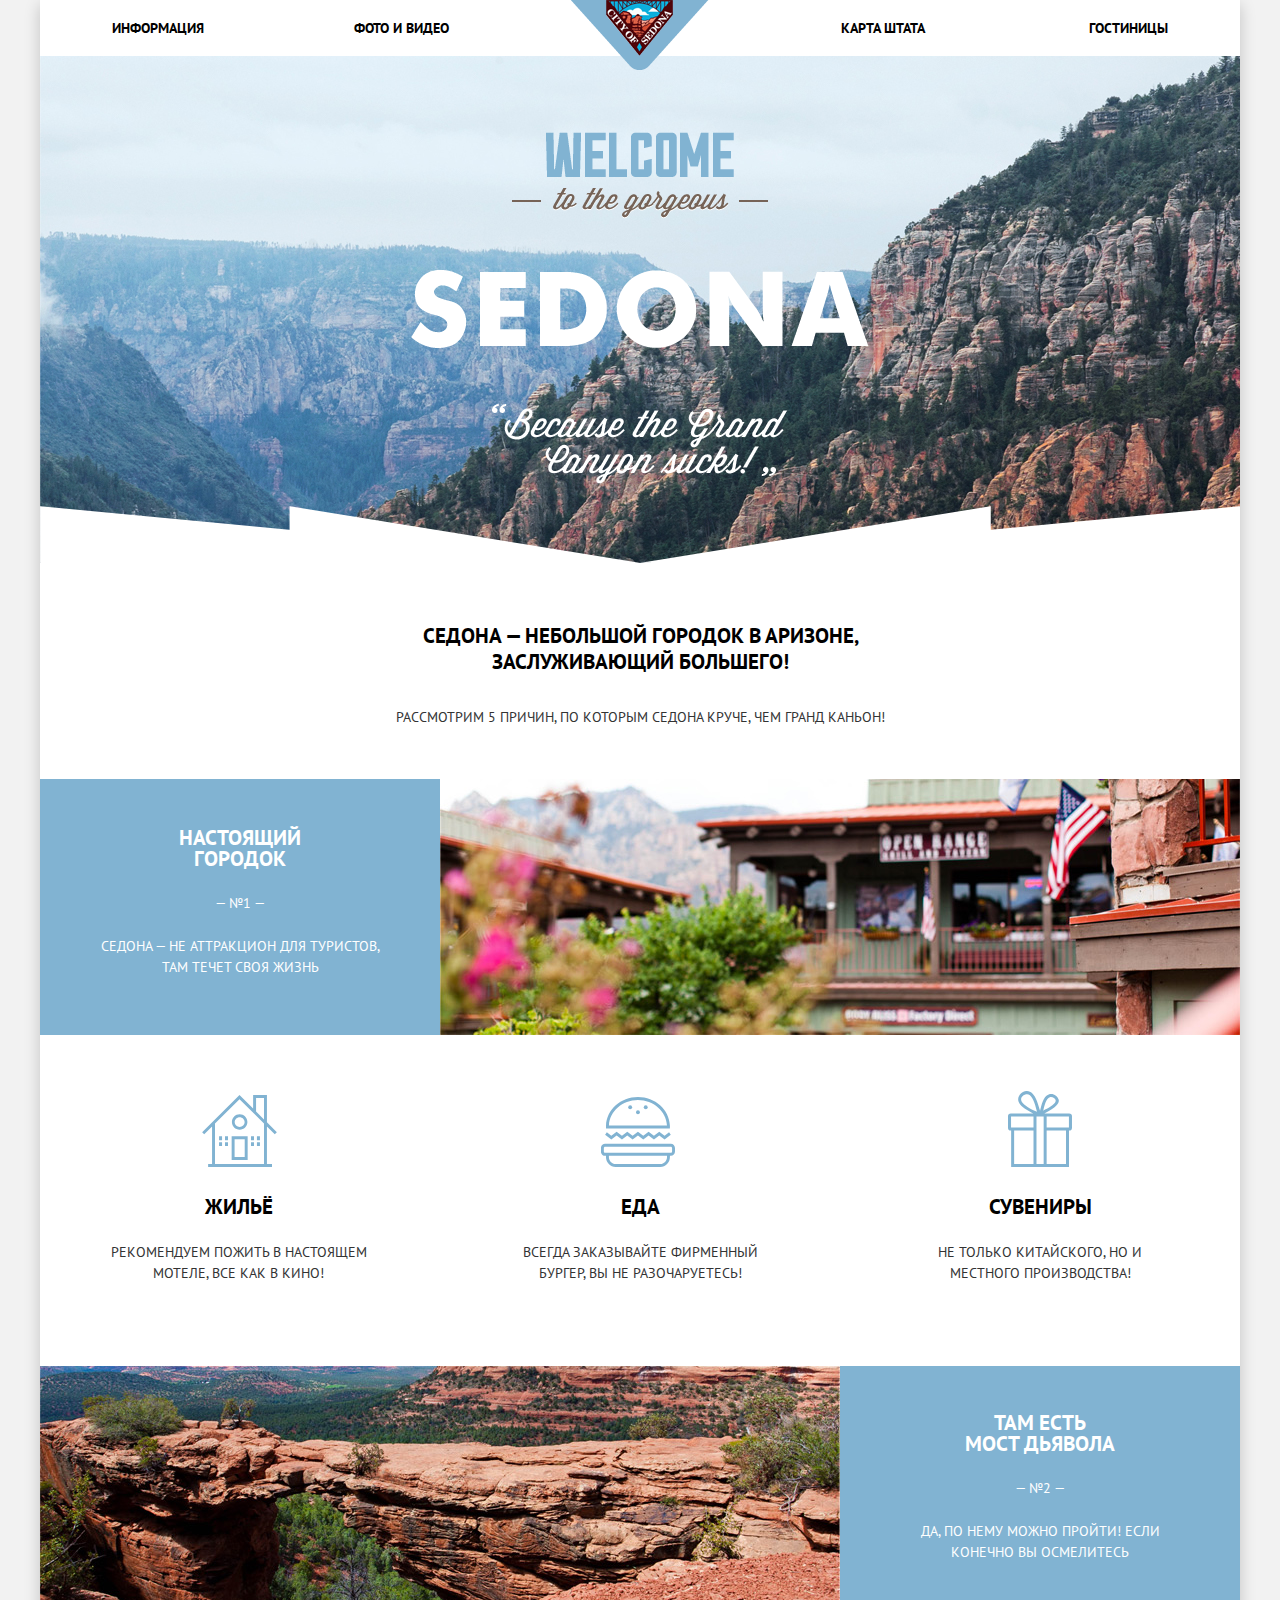
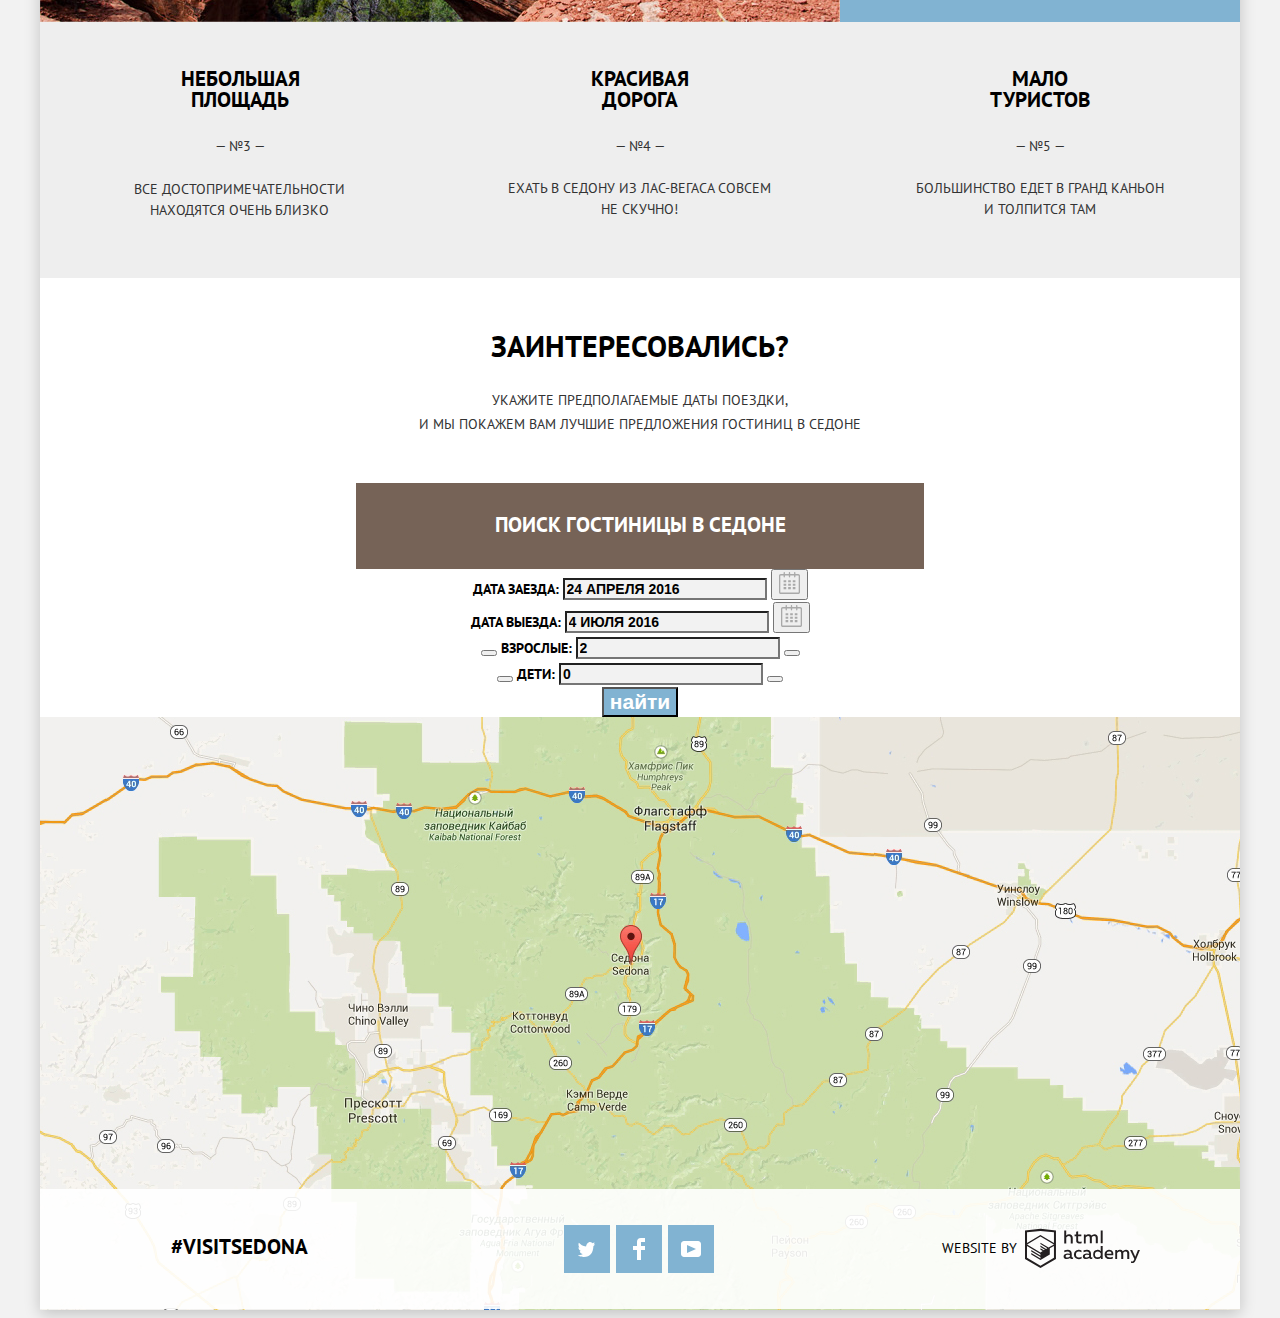
==== commit b08da61b: "почти доделала Inner по перфектпиксел" ====
--- a/index.html
+++ b/index.html
@@ -100,12 +100,22 @@
             <div class="search-form-group">
               <label for="date-in">Дата заезда:</label>
               <input class="form-date-in" type="text" name="date-in" id="date-in" value="24 апреля 2016">
-              <button class="calendar" type="button"><span class="visually-hidden">календарь</span></button>
+              <button class="calendar" type="button"><span class="visually-hidden">календарь</span>
+                <svg xmlns="http://www.w3.org/2000/svg" width="21" height="22" viewBox="0 0 21 22">
+                                                <path fill="#a9a9a9" d="M19.251 2.025h-2.845V.648c0-.381-.294-.689-.656-.689-.363 0-.656.308-.656.689v1.377h-3.938V.648c0-.381-.294-.689-.655-.689-.363 0-.657.308-.657.689v1.377H5.906V.648c0-.381-.294-.689-.656-.689-.363 0-.657.308-.657.689v1.377H1.75C.784 2.025 0 2.847 0 3.862v16.302C0 21.179.784 22 1.75 22h17.501c.966 0 1.749-.821 1.749-1.836V3.862c0-1.015-.783-1.837-1.749-1.837zm.437 18.139a.448.448 0 0 1-.437.459H1.75a.45.45 0 0 1-.438-.459V3.862a.45.45 0 0 1 .438-.459h2.844v1.378c0 .381.294.689.657.689.362 0 .656-.308.656-.689V3.403h3.938v1.378c0 .381.294.689.657.689.361 0 .655-.308.655-.689V3.403h3.938v1.378c0 .381.293.689.656.689.362 0 .656-.308.656-.689V3.403h2.845c.241 0 .437.206.437.459v16.302z" />
+                                                <path fill="#a9a9a9" d="M4.594 8.225h2.625v2.066H4.594zM4.594 11.668h2.625v2.067H4.594zM4.594 15.112h2.625v2.066H4.594zM9.188 15.112h2.625v2.066H9.188zM9.188 11.668h2.625v2.067H9.188zM9.188 8.225h2.625v2.066H9.188zM13.781 15.112h2.625v2.066h-2.625zM13.781 11.668h2.625v2.067h-2.625zM13.781 8.225h2.625v2.066h-2.625z" />
+                </svg>
+              </button>
             </div>
             <div class="search-form-group">
               <label for="date-out">Дата выезда:</label>
               <input class="form-date-out" type="text" name="date-out" id="date-out" value="4 июля 2016">
-              <button class="calendar" type="button"><span class="visually-hidden">календарь</span></button>
+              <button class="calendar" type="button"><span class="visually-hidden">календарь</span>
+                <svg xmlns="http://www.w3.org/2000/svg" width="21" height="22" viewBox="0 0 21 22">
+                                                <path fill="#a9a9a9" d="M19.251 2.025h-2.845V.648c0-.381-.294-.689-.656-.689-.363 0-.656.308-.656.689v1.377h-3.938V.648c0-.381-.294-.689-.655-.689-.363 0-.657.308-.657.689v1.377H5.906V.648c0-.381-.294-.689-.656-.689-.363 0-.657.308-.657.689v1.377H1.75C.784 2.025 0 2.847 0 3.862v16.302C0 21.179.784 22 1.75 22h17.501c.966 0 1.749-.821 1.749-1.836V3.862c0-1.015-.783-1.837-1.749-1.837zm.437 18.139a.448.448 0 0 1-.437.459H1.75a.45.45 0 0 1-.438-.459V3.862a.45.45 0 0 1 .438-.459h2.844v1.378c0 .381.294.689.657.689.362 0 .656-.308.656-.689V3.403h3.938v1.378c0 .381.294.689.657.689.361 0 .655-.308.655-.689V3.403h3.938v1.378c0 .381.293.689.656.689.362 0 .656-.308.656-.689V3.403h2.845c.241 0 .437.206.437.459v16.302z" />
+                                                <path fill="#a9a9a9" d="M4.594 8.225h2.625v2.066H4.594zM4.594 11.668h2.625v2.067H4.594zM4.594 15.112h2.625v2.066H4.594zM9.188 15.112h2.625v2.066H9.188zM9.188 11.668h2.625v2.067H9.188zM9.188 8.225h2.625v2.066H9.188zM13.781 15.112h2.625v2.066h-2.625zM13.781 11.668h2.625v2.067h-2.625zM13.781 8.225h2.625v2.066h-2.625z" />
+                </svg>
+              </button>
             </div>
             <div class="search-form-group">
               <button class="btn-adult" type="button"><span class="visually-hidden">-</span></button>
--- a/css/style.css
+++ b/css/style.css
@@ -504,8 +504,6 @@
 }
 
 .title b {
-  margin: 0;
-  padding: 0;
   display: inline-block;
   padding-top: 60px;
   padding-left: 377px;
@@ -516,7 +514,6 @@
 .title p {
   margin: 0;
   padding: 0;
-  outline: 1px solid black;
 }
 
 .advantages {
@@ -740,7 +737,7 @@
 
 .interest {
   width: 1200px;
-  min-height: 292px;
+  min-height: 291px;
   padding-top: 50px;
 }
 
@@ -766,13 +763,27 @@
   padding-top: 29px;
 }
 
+.calendar:hover path {
+    fill: #000000;
+}
+.calendar:active path {
+    fill: #81b3d2;
+}
+/*
 .search-hotel {
-  display: none;
-}
+  width: 568px;
+  height: 395px;
+  background-color: #ffffff;
+  color: #000000;
+  top: 292px;
+  left: 317px;
+  position: absolute;
+}*/
 
 .map {
   width: 1200px;
   min-height: 595px;
+  position: relative;
 }
 
 .footer {
@@ -872,6 +883,7 @@
 
 .choose {
   width: 1200px;
+  min-height: 218px;
 }
 
 .infrastructure-form {
@@ -885,7 +897,9 @@
 
 .choose-infrastructure {
   width: 240px;
-  margin-left: 73px;
+  margin-left: 71px;
+  outline: 1px solid black;
+  padding-top: 11px;
 }
 
 .choose-infrastructure label {
@@ -894,7 +908,9 @@
 
 .choose-type {
   width: 240px;
-  margin-left: 13px;
+  margin-left: 14px;
+  outline: 1px solid black;
+  padding-top: 11px;
 }
 
 .choose-type label {
@@ -903,25 +919,273 @@
 
 .choose-price {
   margin-left: 235px;
+  margin-top: 28px;
   padding-left: 10px;
-  width: 320px;
+  width: 318px;
+  color: #ffffff;
+  text-transform: uppercase;
+  box-sizing: content-box;
+}
+
+.choose-price-title {
+  margin-bottom: 9px;
+  font-weight: 600;
+  font-size: 16px;
+  line-height: 21px;
+}
+
+.price-controls {
+  position: relative;
+  width: 315px;
+  height: 32px;
+  margin-bottom: 20px;
+  font-size: 0;
+  border: 2px solid #ffffff;
+  border-radius: 2px;
+}
+
+.price-controls::after {
+  content: "";
+  position: absolute;
+  top: 50%;
+  left: 50%;
+  width: 2px;
+  height: 22px;
+  background: #ffffff;
+  transform: translate(-50%, -50%);
+}
+
+.price-controls label {
+  display: inline-block;
+  font-size: 14px;
+  line-height: 38px;
+  cursor: pointer;
+  margin-top: -4px;
+}
+
+.price-controls .min-price {
+  width: 80px;
+  padding-left: 64px;
+}
+
+.price-controls .max-price {
+  width: 80px;
+  padding-left: 67px;
+}
+
+.price-controls input {
+  width: 50px;
+  margin: 0;
+  color: inherit;
+  font: inherit;
+  background: none;
+  border: none;
+}
+
+.range-controls {
+  position: relative;
+  margin-bottom: 33px;
+}
+
+.range-controls .scale {
+  padding-left: 1px;
+  height: 2px;
+  background: rgba(255, 255, 255, 0.3);
+}
+
+.range-controls .scale-mini {
+  width: 80%;
+  height: 2px;
+  background: #ffffff;
+}
+
+.range-circle {
+  position: absolute;
+  top: -9px;
+  width: 20px;
+  height: 20px;
+  background: url(../img/filter-button.svg);
+  cursor: pointer;
+}
+
+.range-circle:hover {
+  background: #1c4f80;
+}
+
+.range-circle-min {
+  left: 0;
+}
+
+.range-circle-max {
+  left: 79.5%;
+}
+
+.choose-price-btn {
+  display: block;
+  margin-left: 85px;
+  padding-top: 7px;
+  padding-bottom: 5px;
+  padding-left: 34px;
+  padding-right: 28px;
+  font-size: 14px;
+  line-height: 20px;
+  color: #ffffff;
+  text-transform: uppercase;
+  background: transparent;
+  border: 1px solid #ffffff;
+  border-radius: 2px;
+  cursor: pointer;
+}
+
+.choose-price-btn:hover {
+  color: #000000;
+  background: #ffffff;
+}
+
+.sort {
+  width: 1200px;
+  min-height: 87px;
+  display: flex;
+  border-bottom: 1px solid #e5e5e5;
+}
+
+.sort b {
+  padding-left: 71px;
+  padding-top: 28px;
+}
+
+.sort p {
+  margin: 0;
+  margin-left: 48px;
+  padding-top: 36px;
+}
+
+.sort a:first-of-type {
+  padding-left: 40px;
+  padding-top: 36px;
+}
+
+.sort a:nth-of-type(2),
+.sort a:nth-of-type(3)
+{
+  padding-left: 33px;
+  padding-top: 36px;
+}
+
+.sort a:nth-of-type(4) {
+  padding-top: 36px;
+  margin-left: 502px;
+}
+
+.sort a:nth-of-type(5) {
+  padding-top: 35px;
+  margin-left: 14px;
+}
+
+.sort path {
+  fill: #e5e5e5;
+}
+
+.sort path:hover {
+  fill: #231f20;
+}
+
+.sort path:focus,
+.sort .active path {
+  fill: #81b3d2;
 }
 
 .home {
   margin: 0;
   padding: 0;
-
+  padding-top: 29px;
+  min-height: 150px;
   display: flex;
   flex-direction: row;
   width: 1200px;
-  padding-left: 73px;
+  padding-left: 71px;
+  border-bottom: 1px solid #e5e5e5;
+}
+
+.home-variant h2 {
+  margin: 0;
+  padding-left: 1px;
+  margin-top: -6px;
 }
 
 .home-variant {
-  padding-left: 30px;
+  padding-left: 29px;
   width: 260px;
+}
+
+.home:nth-of-type(2) img {
+  margin-top: 1px;
+}
+
+.home:nth-of-type(2) .home-variant {
+  margin-top: 1px;
+}
+
+.home:nth-of-type(3) img {
+  margin-top: 2px;
+}
+
+.home:nth-of-type(3) .home-variant {
+  margin-top: 3px;
+}
+
+.home:nth-of-type(3) .main-info {
+  margin-top: -2px;
+}
+
+.home-variant p {
+  margin: 0;
+}
+
+.main-info {
+  display: flex;
+}
+
+.variant-description,
+.order {
+  padding-top: 9px;
+}
+
+.order {
+  padding-left: 6px;
+}
+
+.main-info a {
+  display: inline-block;
+  width: 110px;
+  height: 27px;
+  margin-top: 14px;
+}
+
+.main-info .order-btn {
+  display: inline-block;
+  width: 142px;
+  height: 27px;
+  margin-top: 14px;
+}
+
+.variant-description a {
+  padding-left: 17px;
+  padding-top: 4px;
+}
+
+.order-btn {
+  padding-left: 17px;
+  padding-top: 4px;
 }
 
 .rating {
   margin-left: auto;
-}
+  margin-right: 73px;
+  outline: 1px solid black;
+  width: 110px;
+  height: 27px;
+}
+
+.rating-stars {
+}
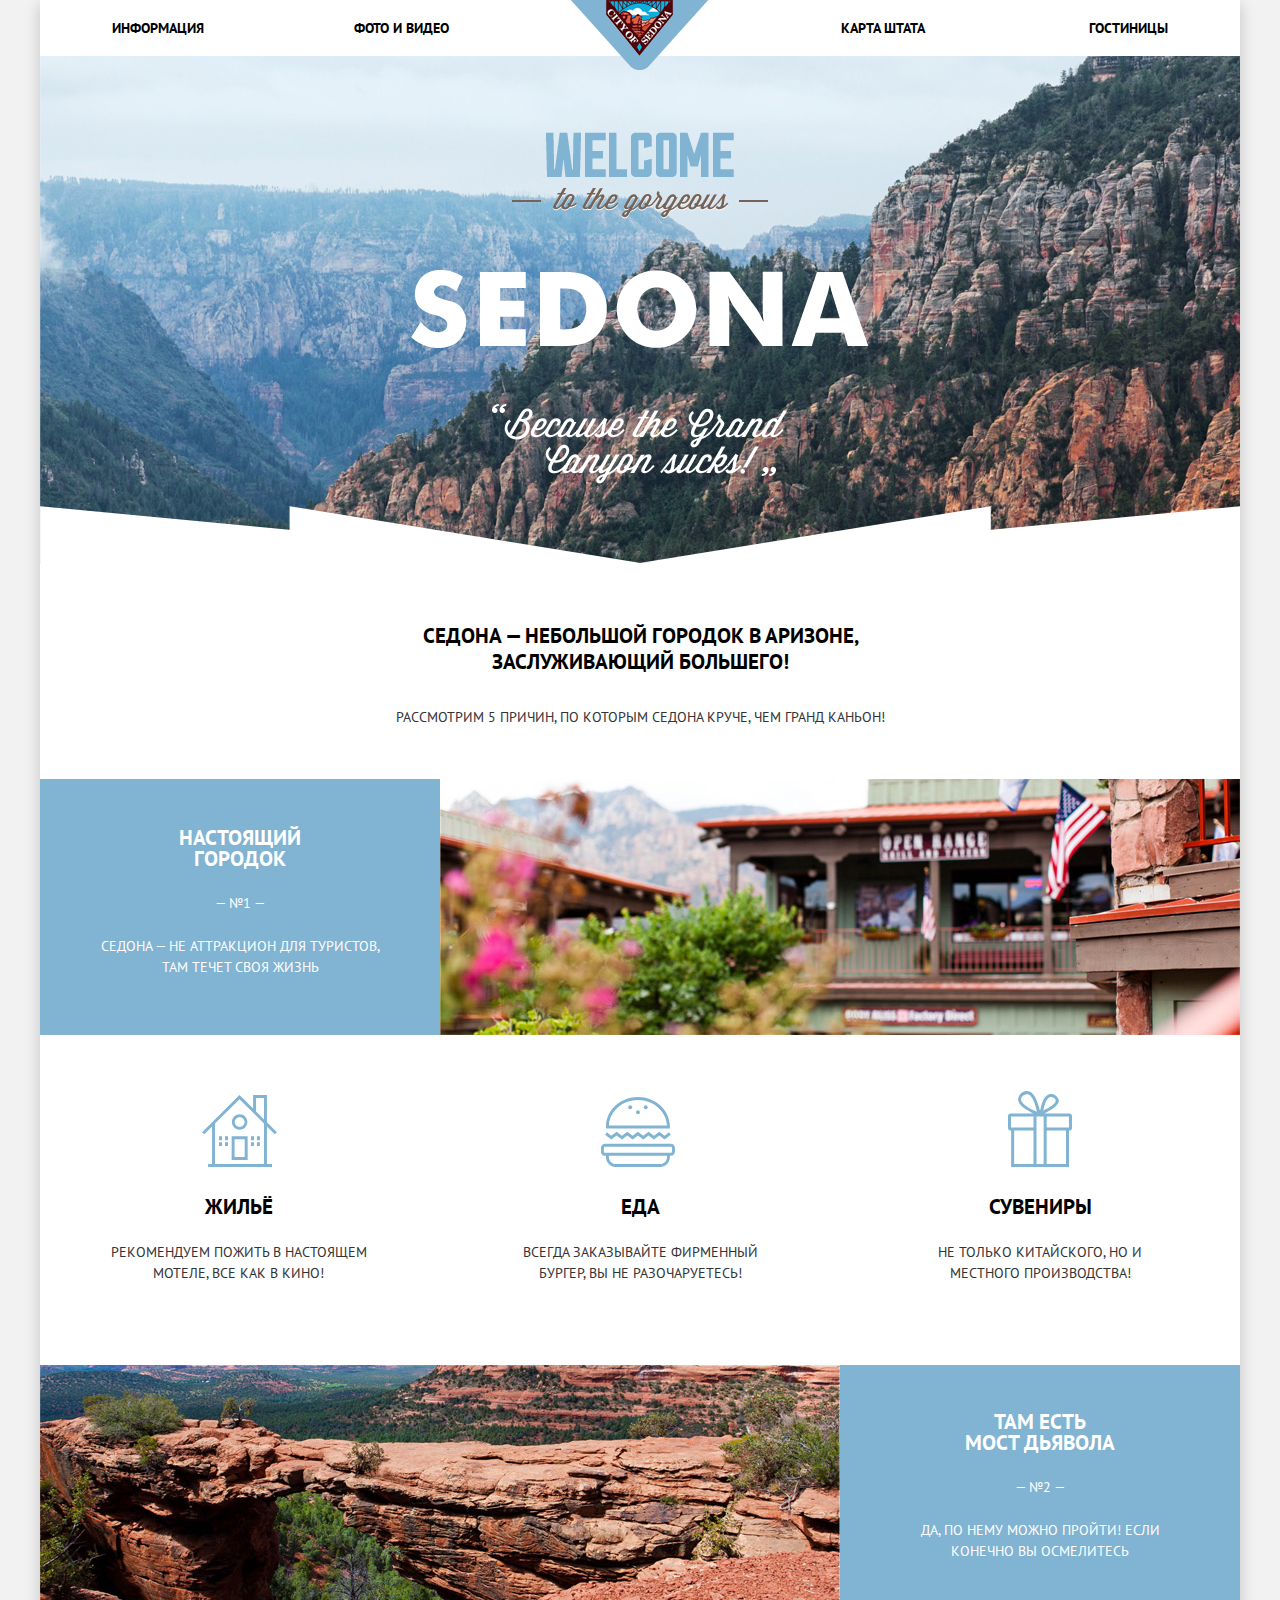
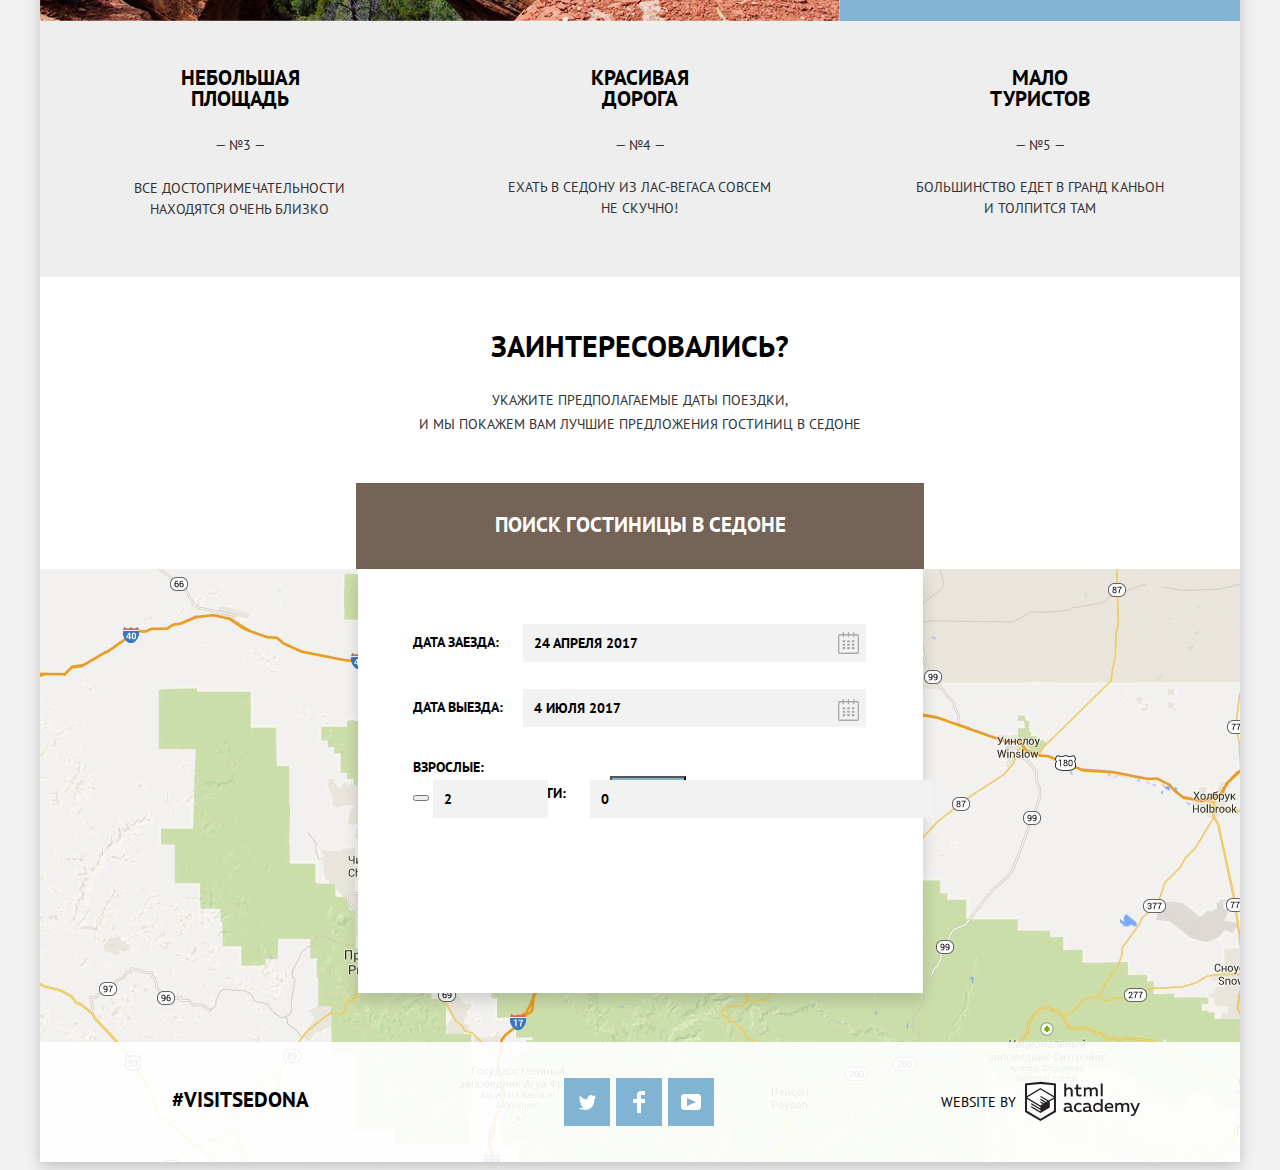
==== commit 329f180d: "сделала чуть чуть" ====
--- a/index.html
+++ b/index.html
@@ -98,8 +98,8 @@
         <div class="search-hotel">
           <form class="search-hotel-form" action="https://echo.htmlacademy.ru/" method="get">
             <div class="search-form-group">
-              <label for="date-in">Дата заезда:</label>
-              <input class="form-date-in" type="text" name="date-in" id="date-in" value="24 апреля 2016">
+              <label class="date-in" for="date-in">Дата заезда:</label>
+              <input class="form-date-in" type="text" name="date-in" id="date-in" value="24 апреля 2017">
               <button class="calendar" type="button"><span class="visually-hidden">календарь</span>
                 <svg xmlns="http://www.w3.org/2000/svg" width="21" height="22" viewBox="0 0 21 22">
                                                 <path fill="#a9a9a9" d="M19.251 2.025h-2.845V.648c0-.381-.294-.689-.656-.689-.363 0-.656.308-.656.689v1.377h-3.938V.648c0-.381-.294-.689-.655-.689-.363 0-.657.308-.657.689v1.377H5.906V.648c0-.381-.294-.689-.656-.689-.363 0-.657.308-.657.689v1.377H1.75C.784 2.025 0 2.847 0 3.862v16.302C0 21.179.784 22 1.75 22h17.501c.966 0 1.749-.821 1.749-1.836V3.862c0-1.015-.783-1.837-1.749-1.837zm.437 18.139a.448.448 0 0 1-.437.459H1.75a.45.45 0 0 1-.438-.459V3.862a.45.45 0 0 1 .438-.459h2.844v1.378c0 .381.294.689.657.689.362 0 .656-.308.656-.689V3.403h3.938v1.378c0 .381.294.689.657.689.361 0 .655-.308.655-.689V3.403h3.938v1.378c0 .381.293.689.656.689.362 0 .656-.308.656-.689V3.403h2.845c.241 0 .437.206.437.459v16.302z" />
@@ -108,8 +108,8 @@
               </button>
             </div>
             <div class="search-form-group">
-              <label for="date-out">Дата выезда:</label>
-              <input class="form-date-out" type="text" name="date-out" id="date-out" value="4 июля 2016">
+              <label class="date-out" for="date-out">Дата выезда:</label>
+              <input class="form-date-out" type="text" name="date-out" id="date-out" value="4 июля 2017">
               <button class="calendar" type="button"><span class="visually-hidden">календарь</span>
                 <svg xmlns="http://www.w3.org/2000/svg" width="21" height="22" viewBox="0 0 21 22">
                                                 <path fill="#a9a9a9" d="M19.251 2.025h-2.845V.648c0-.381-.294-.689-.656-.689-.363 0-.656.308-.656.689v1.377h-3.938V.648c0-.381-.294-.689-.655-.689-.363 0-.657.308-.657.689v1.377H5.906V.648c0-.381-.294-.689-.656-.689-.363 0-.657.308-.657.689v1.377H1.75C.784 2.025 0 2.847 0 3.862v16.302C0 21.179.784 22 1.75 22h17.501c.966 0 1.749-.821 1.749-1.836V3.862c0-1.015-.783-1.837-1.749-1.837zm.437 18.139a.448.448 0 0 1-.437.459H1.75a.45.45 0 0 1-.438-.459V3.862a.45.45 0 0 1 .438-.459h2.844v1.378c0 .381.294.689.657.689.362 0 .656-.308.656-.689V3.403h3.938v1.378c0 .381.294.689.657.689.361 0 .655-.308.655-.689V3.403h3.938v1.378c0 .381.293.689.656.689.362 0 .656-.308.656-.689V3.403h2.845c.241 0 .437.206.437.459v16.302z" />
@@ -118,10 +118,12 @@
               </button>
             </div>
             <div class="search-form-group">
-              <button class="btn-adult" type="button"><span class="visually-hidden">-</span></button>
               <label for="adults">взрослые:</label>
-              <input class="form-adults" type="text" name="adults" id="adults" value="2">
-              <button class="btn-adult" type="button"><span class="visually-hidden">+</span></button>
+              <div class="adults-container">
+                <button class="btn-adult" type="button"><span class="visually-hidden">-</span></button>
+                <input class="form-adults" type="text" name="adults" id="adults" value="2">
+                <button class="btn-adult" type="button"><span class="visually-hidden">+</span></button>
+            </div>
             </div>
             <div class="search-form-group">
               <button class="btn-kids" type="button"><span class="visually-hidden">-</span></button>
--- a/css/style.css
+++ b/css/style.css
@@ -99,8 +99,8 @@
  }
 
 .sedona-logo {
-  background: url("../img/under-title.png") no-repeat 0px 450px,
-              url("../img/background-index.jpg") no-repeat;
+  background: url("../img/under-title.png") no-repeat bottom,
+              url("../img/background-index.jpg") no-repeat 50% 21%;
   width: 100%;
   text-align: center;
 }
@@ -192,7 +192,6 @@
 
 .interest {
   background-color: #ffffff;
-  text-align: center;
 }
 
 .interest b {
@@ -226,7 +225,7 @@
 
 .search-form-group input[type="text"]:focus {
   background-color: #ffffff;
-  border: 2px solid #e5e5e5;
+  outline: 2px solid #e5e5e5;
 }
 
 .search-form-group label {
@@ -571,13 +570,13 @@
 
   display: flex;
   width: 1200px;
-  min-height: 331px;
+  min-height: 330px;
 }
 
 .advice-item {
   width: 400px;
-  min-height: 330px;
   padding-top: 150px;
+  /*здесь убрала Min-height: 330px*/
 }
 
 .advice-name {
@@ -735,10 +734,13 @@
   padding-right: 70px
 }
 
+/*здесь когда убираю min0height
+то ужимается как нужно*/
 .interest {
   width: 1200px;
   min-height: 291px;
-  padding-top: 50px;
+  padding-top: 51px;
+  position: relative;
 }
 
 .interest b {
@@ -754,36 +756,90 @@
 
 .interest a {
   display: block;
-  width: 568px;
-  height: 86px;
   margin-left: 316px;
   margin-right: 316px;
   padding-left: 135px;
   padding-right: 135px;
   padding-top: 29px;
+  padding-bottom: 31px;
 }
 
 .calendar:hover path {
     fill: #000000;
 }
+
 .calendar:active path {
     fill: #81b3d2;
 }
-/*
+
 .search-hotel {
-  width: 568px;
-  height: 395px;
+  position: absolute;
   background-color: #ffffff;
-  color: #000000;
+  left: 318px;
   top: 292px;
-  left: 317px;
+  height: 424px;
+  margin: 0 auto;
+  width: 565px;
+  min-height: 395px;
+  padding: 55px;
+  box-shadow: 0 7px 15px 0 rgba(0, 0, 0, .15);
+}
+
+.search-form-group {
+  margin-bottom: 34px;
+}
+
+.search-form-group label {
+  margin: 0;
+  padding: 0;
+  margin-right: 20px;
+  margin-bottom: 32px;
+}
+
+.search-hotel-form input[type="text"] {
   position: absolute;
-}*/
+  width: 343px;
+  height: 38px;
+  background-color: #f2f2f2;
+  border: none;
+  color: #000000;
+  text-transform: uppercase;
+  padding: 0 40px 0 11px;
+  font-family: "PT Sans", "Arial", sans-serif;
+  font-weight: 700;
+  font-size: 14px;
+}
+
+.search-form-group label.date-out {
+    margin-right: 16px;
+}
+
+.calendar {
+  position: relative;
+  left: 309px;
+  top: 7px;
+  border: none;
+  outline: none;
+  background-color: #f2f2f2;
+}
+
+.search-form-group:nth-of-type(2) .calendar {
+  top: 9px;
+}
+
+.search-form-group:nth-of-type(3),
+.search-form-group:nth-of-type(4) {
+    display: inline-block;
+    margin-bottom: 55px;
+}
+
+.search-form-group:nth-of-type(3) input[type="text"] {
+  width: 115px;
+}
 
 .map {
   width: 1200px;
   min-height: 595px;
-  position: relative;
 }
 
 .footer {
@@ -794,37 +850,19 @@
   flex-direction: row;
   min-height: 120px;
   padding-top: 35px;
+
 }
 
 .index-page .footer {
   position: relative;
-  margin-top: -129px;
+  margin-top: -128px;
   background-color: rgba(255, 255, 255, 0.9);
 }
 
 .hashtag {
   width: 400px;
   align-items: center;
-  padding-left: 1px;
   padding-top: 10px;
-}
-
-.footer-copyright {
-  width: 400px;
-  display: flex;
-  padding-left: 100px;
-}
-
-.footer-copyright p {
-  margin: 0;
-  margin-left: 1px;
-  margin-right: 8px;
-  margin-top: 11px;
-}
-
-.footer-copyright a {
-  margin: 0;
-  margin-top: 4px;
 }
 
 .footer-social {
@@ -832,8 +870,8 @@
   justify-content: center;
   width: 400px;
   margin: 0;
-  margin-left: 4px;
-  margin-top: 1px;
+  padding-top: 1px;
+  padding-left: 4px;
 }
 
 .social {
@@ -867,6 +905,34 @@
   fill: #88b6d1;
 }
 
+
+.footer-copyright {
+  width: 400px;
+  display: flex;
+  padding-left: 100px;
+}
+
+.inner-page .footer-copyright p {
+  margin-top: 17px;
+  margin-left: 2px;
+}
+
+.inner-page .footer-copyright a {
+  margin-top: 7px;
+}
+
+.footer-copyright p {
+  margin: 0;
+  margin-left: 1px;
+  margin-right: 9px;
+  margin-top: 12px;
+}
+
+.footer-copyright a {
+  margin: 0;
+  margin-top: 4px;
+}
+
 .footer-copyright {
   text-align: center;
 }
@@ -895,26 +961,54 @@
   width: 1200px;
 }
 
+.infrastructure-form p {
+  margin: 0;
+  margin-top: 16px;
+  margin-bottom: 25px;
+}
+
 .choose-infrastructure {
   width: 240px;
   margin-left: 71px;
-  outline: 1px solid black;
   padding-top: 11px;
 }
 
 .choose-infrastructure label {
   display: block;
+  cursor: pointer;
+  font-family: inherit;
+  position: relative;
+  margin-bottom: 26px;
+  margin-left: 41px;
 }
 
 .choose-type {
   width: 240px;
-  margin-left: 14px;
-  outline: 1px solid black;
+  margin-left: 15px;
   padding-top: 11px;
 }
 
 .choose-type label {
   display: block;
+  margin-bottom: 26px;
+  margin-left: 41px;
+  position: relative;
+  cursor: pointer;
+  font-family: inherit;
+}
+
+.checkbox-img + label::before {
+    content: "";
+    position: absolute;
+    left: -40px;
+    top: -1px;
+    width: 25px;
+    height: 25px;
+    background: url(../img/checkbox-off.svg) no-repeat;
+}
+
+.checkbox-img:checked + label::before {
+    background-image: url(../img/checkbox-on.svg);
 }
 
 .choose-price {
@@ -925,6 +1019,10 @@
   color: #ffffff;
   text-transform: uppercase;
   box-sizing: content-box;
+}
+
+.choose-price input {
+  font-family: inherit;
 }
 
 .choose-price-title {
@@ -1024,9 +1122,9 @@
   display: block;
   margin-left: 85px;
   padding-top: 7px;
-  padding-bottom: 5px;
+  padding-bottom: 6px;
   padding-left: 34px;
-  padding-right: 28px;
+  padding-right: 34px;
   font-size: 14px;
   line-height: 20px;
   color: #ffffff;
@@ -1035,6 +1133,7 @@
   border: 1px solid #ffffff;
   border-radius: 2px;
   cursor: pointer;
+  font-family: inherit;
 }
 
 .choose-price-btn:hover {
@@ -1044,7 +1143,7 @@
 
 .sort {
   width: 1200px;
-  min-height: 87px;
+  min-height: 86px;
   display: flex;
   border-bottom: 1px solid #e5e5e5;
 }
@@ -1060,62 +1159,68 @@
   padding-top: 36px;
 }
 
-.sort a:first-of-type {
-  padding-left: 40px;
-  padding-top: 36px;
-}
-
-.sort a:nth-of-type(2),
-.sort a:nth-of-type(3)
+.sort-by {
+  display: flex;
+  list-style: none;
+  margin: 0;
+  padding: 0;
+  margin-left: 40px;
+  margin-top: 33px;
+}
+
+.sort-by li:nth-of-type(2),
+.sort-by li:nth-of-type(3)
 {
-  padding-left: 33px;
-  padding-top: 36px;
-}
-
-.sort a:nth-of-type(4) {
-  padding-top: 36px;
-  margin-left: 502px;
-}
-
-.sort a:nth-of-type(5) {
-  padding-top: 35px;
-  margin-left: 14px;
-}
-
-.sort path {
+  margin-left: 33px;
+}
+
+.triangle {
+  border: none;
+  margin-left: 503px;
+  margin-top: 34px;
+}
+
+.triangle a {
+  border: none;
+}
+
+.triangle a:nth-of-type(2) {
+  margin-left: 9px;
+}
+
+.triangle path {
   fill: #e5e5e5;
 }
 
-.sort path:hover {
+.triangle path:hover {
   fill: #231f20;
 }
 
-.sort path:focus,
-.sort .active path {
+.triangle path:focus,
+.triangle-active path {
   fill: #81b3d2;
 }
 
 .home {
   margin: 0;
   padding: 0;
+  min-height: 121px;
+  display: flex;
+  padding-left: 71px;
+  padding-bottom: 29px;
   padding-top: 29px;
-  min-height: 150px;
-  display: flex;
-  flex-direction: row;
-  width: 1200px;
-  padding-left: 71px;
   border-bottom: 1px solid #e5e5e5;
-}
-
-.home-variant h2 {
-  margin: 0;
-  padding-left: 1px;
-  margin-top: -6px;
 }
 
 .home-variant {
   padding-left: 29px;
-  width: 260px;
+  width: 300px;
+}
+
+.home-variant h2 {
+  margin: 0;
+  margin-left: 1px;
+  margin-top: -5px;
 }
 
 .home:nth-of-type(2) img {
@@ -1123,15 +1228,11 @@
 }
 
 .home:nth-of-type(2) .home-variant {
+  margin-top: -1px;
+}
+
+.home:nth-of-type(3) img {
   margin-top: 1px;
-}
-
-.home:nth-of-type(3) img {
-  margin-top: 2px;
-}
-
-.home:nth-of-type(3) .home-variant {
-  margin-top: 3px;
 }
 
 .home:nth-of-type(3) .main-info {
@@ -1157,35 +1258,48 @@
 
 .main-info a {
   display: inline-block;
-  width: 110px;
-  height: 27px;
-  margin-top: 14px;
-}
-
-.main-info .order-btn {
-  display: inline-block;
-  width: 142px;
-  height: 27px;
-  margin-top: 14px;
-}
-
-.variant-description a {
-  padding-left: 17px;
-  padding-top: 4px;
-}
-
-.order-btn {
-  padding-left: 17px;
-  padding-top: 4px;
+  margin-top: 13px;
+  padding: 4px 17px;
+}
+
+.home:nth-of-type(2) .main-info p {
+  margin-top: 1px;
+}
+
+.home:nth-of-type(3) .main-info {
+  margin-top: -1px;
 }
 
 .rating {
   margin-left: auto;
   margin-right: 73px;
-  outline: 1px solid black;
   width: 110px;
-  height: 27px;
 }
 
 .rating-stars {
-}
+  margin: 0;
+  height: 30px;
+  background: url("../img/star.svg") space;
+}
+
+.home:first-of-type .rating-stars {
+  margin-left: 23px;
+  width: 86px;
+}
+
+.home:nth-of-type(2) .rating-stars {
+  margin-left: 45px;
+  width: 64px;
+}
+
+.home:nth-of-type(3) .rating-stars {
+  margin-left: 67px;
+  width: 43px;
+}
+
+.rating-value {
+  margin: 0;
+  margin-top: 35px;
+  padding-left: 14px;
+  padding-top: 2px;
+}
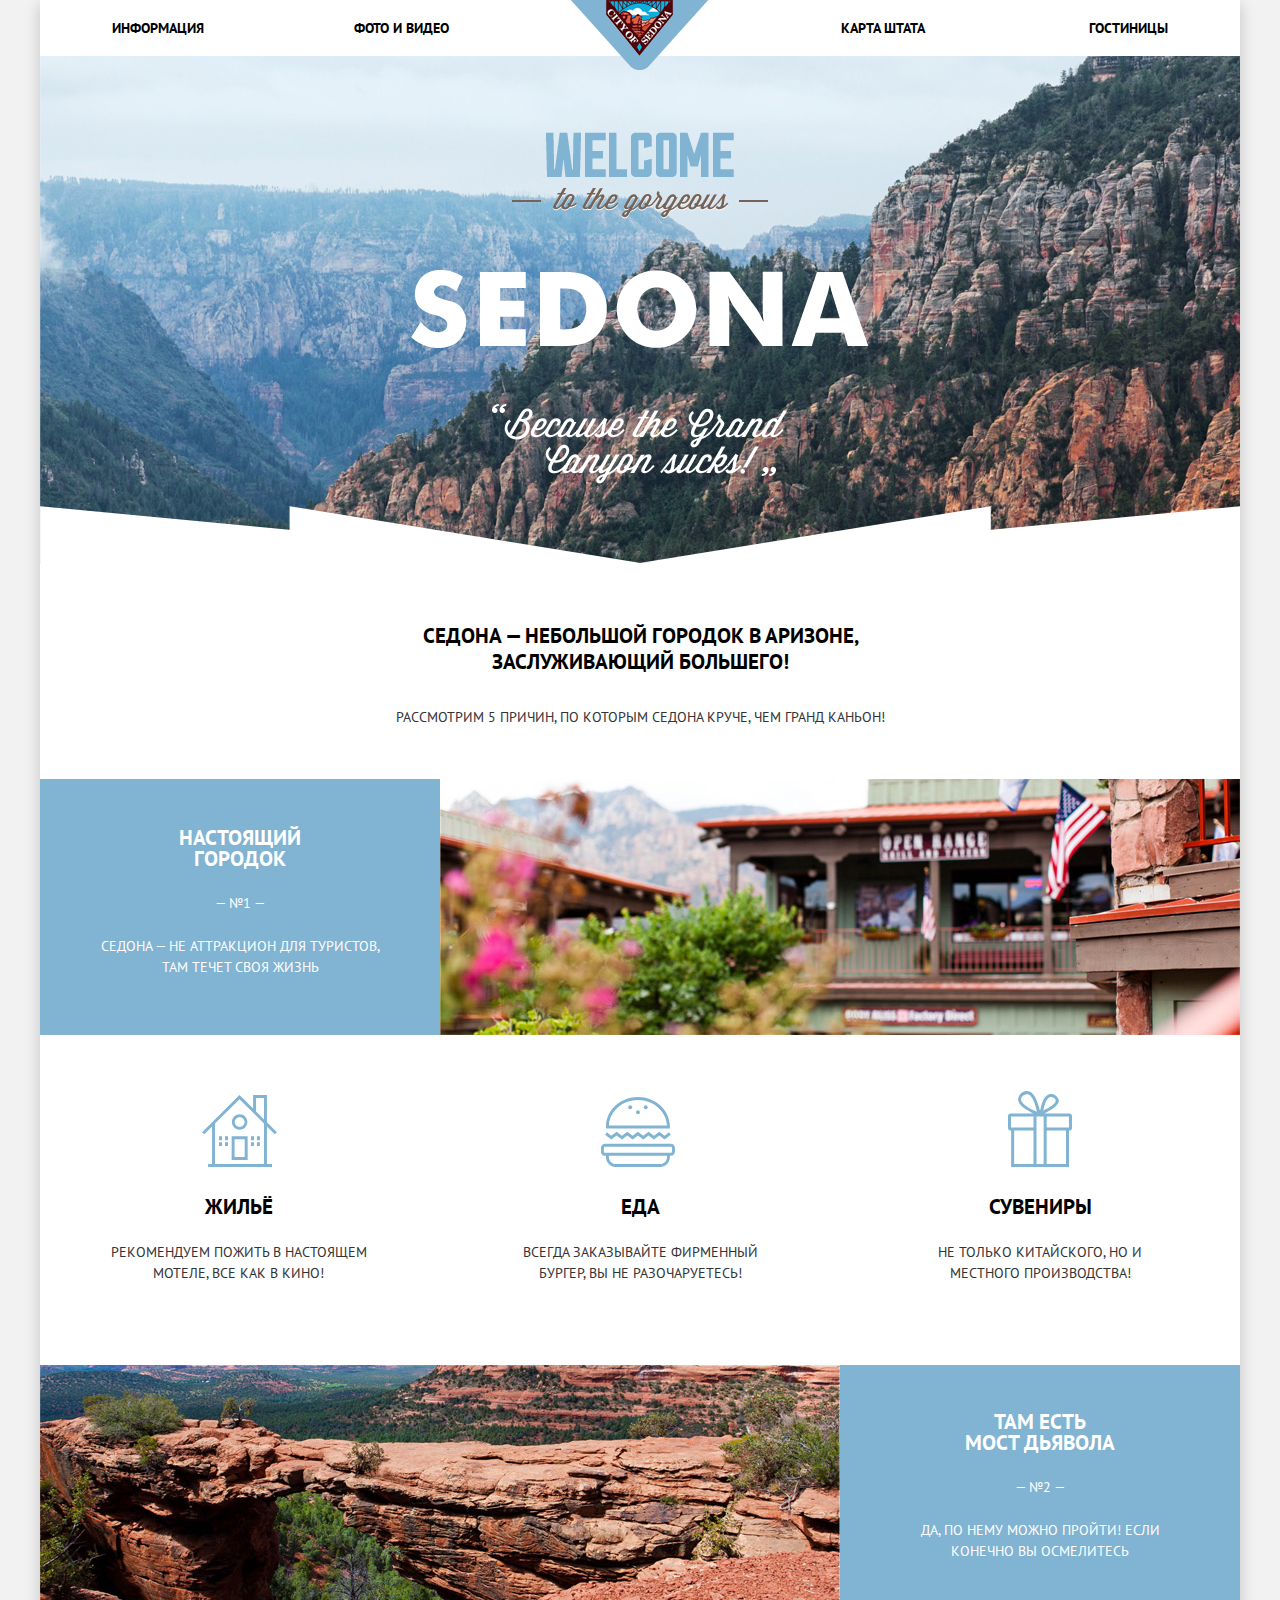
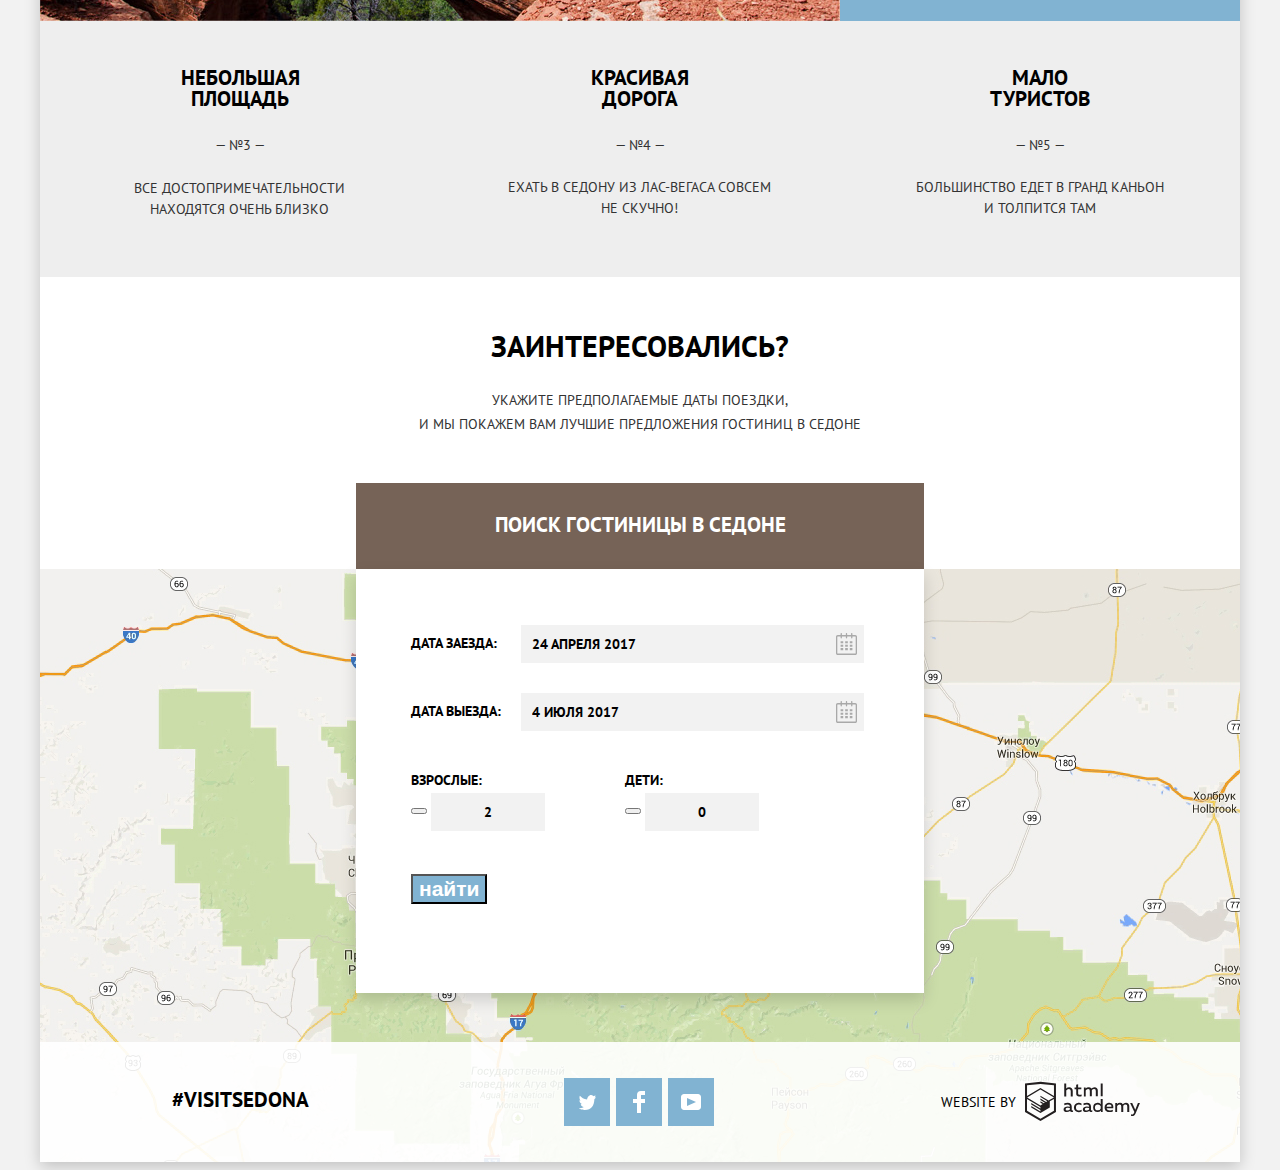
==== commit d410ce2b: "форма" ====
--- a/index.html
+++ b/index.html
@@ -97,7 +97,8 @@
         <a href="#">поиск гостиницы в седоне</a>
         <div class="search-hotel">
           <form class="search-hotel-form" action="https://echo.htmlacademy.ru/" method="get">
-            <div class="search-form-group">
+            <div class="form-content">
+            <div class="search-form-group keek">
               <label class="date-in" for="date-in">Дата заезда:</label>
               <input class="form-date-in" type="text" name="date-in" id="date-in" value="24 апреля 2017">
               <button class="calendar" type="button"><span class="visually-hidden">календарь</span>
@@ -107,7 +108,7 @@
                 </svg>
               </button>
             </div>
-            <div class="search-form-group">
+            <div class="search-form-group beeb">
               <label class="date-out" for="date-out">Дата выезда:</label>
               <input class="form-date-out" type="text" name="date-out" id="date-out" value="4 июля 2017">
               <button class="calendar" type="button"><span class="visually-hidden">календарь</span>
@@ -117,21 +118,29 @@
                 </svg>
               </button>
             </div>
-            <div class="search-form-group">
+
+            <div class="search-form-group feef">
               <label for="adults">взрослые:</label>
-              <div class="adults-container">
-                <button class="btn-adult" type="button"><span class="visually-hidden">-</span></button>
-                <input class="form-adults" type="text" name="adults" id="adults" value="2">
-                <button class="btn-adult" type="button"><span class="visually-hidden">+</span></button>
+              <div class="input-adults">
+              <button class="btn-adult" type="button"><span class="visually-hidden">-</span></button>
+              <input class="form-adults" type="text" name="adults" id="adults" value="2">
+              <button class="btn-adult" type="button"><span class="visually-hidden">+</span></button>
+              </div>
             </div>
-            </div>
-            <div class="search-form-group">
+
+            <div class="search-form-group weew">
+              <label for="kids">дети:</label>
+              <div class="input-kids">
               <button class="btn-kids" type="button"><span class="visually-hidden">-</span></button>
-              <label for="kids">дети:</label>
               <input class="form-kids" type="text" name="kids" id="kids" value="0">
               <button class="btn-kids" type="button"><span class="visually-hidden">+</span></button>
-            </div>
+             </div>
+          </div>
+
+
             <input class="form-search-button" type="submit" value="найти">
+
+          </div>
           </form>
         </div>
       </div>
@@ -145,15 +154,16 @@
         <span>#VISITSEDONA</span>
       </div>
       <section class="footer-social">
-        <a class="social social-tw" href="#"><span class="visually-hidden">Twitter</span><svg xmlns="http://www.w3.org/2000/svg" xmlns:xlink="http://www.w3.org/1999/xlink" width="17" height="15" viewBox="0 0 17 15"><path fill="#FFF" d="M10.95.144c1.685-.496 2.984.27 3.577 1.179.673-.231 1.331-.481 2.011-.708a2.345 2.345 0 0 1-.857 1.768c.685.17 1.304-.491 1.304-.491-.169 1-1.006 1.788-1.563 2.024-.231 6.75-3.175 11.217-10.077 11.082h-.446c-.41 0-4.164-.46-4.898-1.887 2.271.196 3.893-.422 4.693-1.177-.96-.3-2.679-.477-2.979-2.95.349.106.564.228 1.19.119C1.705 8.247.374 7.53.448 5.33c.285.328 1.067.536 1.34.472C1.085 5.561-.182 2.442.894.85c1.818 1.854 3.735 3.606 7.152 3.773C8.254 2.33 9.183.793 10.95.144z"/></path></svg></a>
-        <a class="social social-fb" href="#"><span class="visually-hidden">Facebook</span><svg xmlns="http://www.w3.org/2000/svg" width="12" height="22" viewBox="0 0 12 22"><path fill="#FFF" d="M12 4V0H8a4 4 0 0 0-4 4v4H0v4h4v10h4V12h4V8H8V4h4z"/></path></svg></a>
-        <a class="social social-yt" href="#"><span class="visually-hidden">YouTube</span><svg xmlns="http://www.w3.org/2000/svg" xmlns:xlink="http://www.w3.org/1999/xlink" width="20" height="16" viewBox="0 0 20 16"><path fill="#FFF" d="M17 0H3C1.35 0 0 1.35 0 3v10c0 1.65 1.35 3 3 3h14c1.65 0 3-1.35 3-3V3c0-1.65-1.35-3-3-3zM6.027 11.998V4.002L15.014 8l-8.987 3.998z"/></path></svg></a>
+        <a class="social social-tw" href="#"><span class="visually-hidden">Twitter</span><svg xmlns="http://www.w3.org/2000/svg" xmlns:xlink="http://www.w3.org/1999/xlink" width="17" height="15" viewBox="0 0 17 15"><path fill="#FFF" d="M10.95.144c1.685-.496 2.984.27 3.577 1.179.673-.231 1.331-.481 2.011-.708a2.345 2.345 0 0 1-.857 1.768c.685.17 1.304-.491 1.304-.491-.169 1-1.006 1.788-1.563 2.024-.231 6.75-3.175 11.217-10.077 11.082h-.446c-.41 0-4.164-.46-4.898-1.887 2.271.196 3.893-.422 4.693-1.177-.96-.3-2.679-.477-2.979-2.95.349.106.564.228 1.19.119C1.705 8.247.374 7.53.448 5.33c.285.328 1.067.536 1.34.472C1.085 5.561-.182 2.442.894.85c1.818 1.854 3.735 3.606 7.152 3.773C8.254 2.33 9.183.793 10.95.144z"/></svg></a>
+        <a class="social social-fb" href="#"><span class="visually-hidden">Facebook</span><svg xmlns="http://www.w3.org/2000/svg" width="12" height="22" viewBox="0 0 12 22"><path fill="#FFF" d="M12 4V0H8a4 4 0 0 0-4 4v4H0v4h4v10h4V12h4V8H8V4h4z"/></svg></a>
+        <a class="social social-yt" href="#"><span class="visually-hidden">YouTube</span><svg xmlns="http://www.w3.org/2000/svg" xmlns:xlink="http://www.w3.org/1999/xlink" width="20" height="16" viewBox="0 0 20 16"><path fill="#FFF" d="M17 0H3C1.35 0 0 1.35 0 3v10c0 1.65 1.35 3 3 3h14c1.65 0 3-1.35 3-3V3c0-1.65-1.35-3-3-3zM6.027 11.998V4.002L15.014 8l-8.987 3.998z"/>
+        </svg></a>
       </section>
       <div class="footer-copyright">
         <p>website by</p>
         <a href="https://htmlacademy.ru/intensive/htmlcss">
           <svg xmlns="http://www.w3.org/2000/svg" width="115" height="41" viewBox="0 0 108.08 36.85"><title>logo-htmlacademy-small1</title>
-            <path d="M44.61,26.88a2,2,0,0,0,.55-0.1v1.33a3.25,3.25,0,0,1-1.18.21,1.67,1.67,0,0,1-1.67-1,4.84,4.84,0,0,1-3.14,1.08c-1.51,0-2.91-.83-2.91-2.55,0-2.13,2-2.79,3.71-2.79a11.08,11.08,0,0,1,2.17.25v-0.3c0-1-.76-1.77-2.19-1.77a7.42,7.42,0,0,0-3,.64v-1.7a10.21,10.21,0,0,1,3.19-.55c2.36,0,3.81,1.12,3.81,3.65v3a0.54,0.54,0,0,0,.49.59h0.17Zm-6.44-1.13A1.35,1.35,0,0,0,39.63,27h0.11a3.39,3.39,0,0,0,2.41-1V24.58a9.72,9.72,0,0,0-1.81-.21c-1,0-2.16.33-2.16,1.38h0Zm12.36-6.11a5,5,0,0,1,2.57.64V22a4.08,4.08,0,0,0-2.3-.7,2.75,2.75,0,1,0,0,5.49,5,5,0,0,0,2.43-.64v1.71a6.27,6.27,0,0,1-2.76.57A4.21,4.21,0,0,1,46,24.51q0-.21,0-0.41a4.32,4.32,0,0,1,4.18-4.46h0.38Zm12.17,7.24a2,2,0,0,0,.55-0.1v1.33a3.25,3.25,0,0,1-1.18.21,1.67,1.67,0,0,1-1.67-1,4.84,4.84,0,0,1-3.14,1.08c-1.51,0-2.91-.83-2.91-2.55,0-2.13,2-2.79,3.71-2.79a11.08,11.08,0,0,1,2.17.25v-0.3c0-1-.76-1.77-2.19-1.77a7.42,7.42,0,0,0-3,.64v-1.7a10.21,10.21,0,0,1,3.19-.55c2.36,0,3.81,1.12,3.81,3.65v3a0.54,0.54,0,0,0,.49.59h0.17Zm-6.44-1.13A1.35,1.35,0,0,0,57.73,27h0.11a3.39,3.39,0,0,0,2.41-1V24.58a9.72,9.72,0,0,0-1.81-.21c-1.06,0-2.16.33-2.16,1.38h0ZM73,16V28.2H71.35V26.88a3.88,3.88,0,0,1-3.19,1.54,4.4,4.4,0,0,1,0-8.78,3.81,3.81,0,0,1,3,1.3V16H73Zm-4.53,5.22a2.76,2.76,0,1,0,0,5.52A2.86,2.86,0,0,0,71.15,25V23A2.91,2.91,0,0,0,68.49,21.27ZM79,19.64c3.31,0,4.46,2.68,3.92,5.09H76.7c0.21,1.5,1.67,2.11,3.19,2.11a6.11,6.11,0,0,0,2.64-.59v1.6a7.14,7.14,0,0,1-3,.57C77,28.42,74.78,27,74.78,24a4.18,4.18,0,0,1,4-4.39H79Zm0.09,1.54a2.28,2.28,0,0,0-2.44,2.1v0.06H81.3A2,2,0,0,0,79.13,21.18Zm5.73,7V19.87h1.65v1a3.81,3.81,0,0,1,2.78-1.27A2.86,2.86,0,0,1,91.89,21a4.12,4.12,0,0,1,2.91-1.33A3.06,3.06,0,0,1,98,23V28.2h-1.9V23.05a1.59,1.59,0,0,0-1.42-1.75H94.42a2.8,2.8,0,0,0-2.07,1.12V28.2h-1.9V23.05A1.59,1.59,0,0,0,89,21.31H88.8a3,3,0,0,0-2.21,1.29v5.63H84.86Zm21.31-8.33h1.9l-3.91,9.46c-0.9,2.17-2.09,2.86-3.35,2.86a4.76,4.76,0,0,1-1.1-.14V30.46a2.86,2.86,0,0,0,.85.12c0.9,0,1.58-.64,2.07-1.9l0.17-.42-4-8.4h2l2.86,6.29ZM38.73,1.46V6.22a3.81,3.81,0,0,1,2.7-1.14,3.25,3.25,0,0,1,3.44,3.4v5.15H43V8.72a1.81,1.81,0,0,0-1.61-2h-0.3a2.93,2.93,0,0,0-2.32,1.39v5.52h-1.9V1.46h1.9ZM49.94,2.31v3h3V6.91h-3v3.81c0,1.1.5,1.46,1.58,1.46a4.49,4.49,0,0,0,1.69-.33v1.6A6.8,6.8,0,0,1,51,13.8a2.55,2.55,0,0,1-2.86-2.74V6.89H46.58V5.26h1.5V2.74Zm5.4,11.31V5.28H57v1A3.81,3.81,0,0,1,59.77,5a2.86,2.86,0,0,1,2.6,1.33A4.12,4.12,0,0,1,65.28,5,3.06,3.06,0,0,1,68.44,8.4v5.21h-1.9V8.46a1.59,1.59,0,0,0-1.42-1.75H64.89a2.8,2.8,0,0,0-2.07,1.12v5.78h-1.9V8.46A1.59,1.59,0,0,0,59.5,6.71H59.27A3,3,0,0,0,57.06,8v5.63H55.34ZM71.17,1.45H73V13.6H71.17V1.45ZM14.71,0H14.55L0,1.54V28.21l14.55,8.66,14.55-8.66V1.54Zm12.5,27.1L14.55,34.64,1.9,27.12V16.18l12.59,7.5V25L5.86,19.9v1.31l8.68,5.21v1.39L5.87,22.65V24l8.68,5.21,8.75-5.24V18.31L27.2,16V27.12Zm0-12.53-3.48,2-1.6,1L14.51,13v1.31L21,18.23H21l-0.14.09-1,.54-5.37-3.2V17l4.24,2.52-1,.67-3.2-1.9v1.31l2.1,1.24L14.5,22.1,2,14.65,14.51,7.11Zm0-1.32L14.49,5.76,1.91,13.25v-10L14.56,1.92,27.21,3.25v10h0Z" transform="translate(0 -0.02)" fill="#231f20"/> </path> </svg>
+            <path d="M44.61,26.88a2,2,0,0,0,.55-0.1v1.33a3.25,3.25,0,0,1-1.18.21,1.67,1.67,0,0,1-1.67-1,4.84,4.84,0,0,1-3.14,1.08c-1.51,0-2.91-.83-2.91-2.55,0-2.13,2-2.79,3.71-2.79a11.08,11.08,0,0,1,2.17.25v-0.3c0-1-.76-1.77-2.19-1.77a7.42,7.42,0,0,0-3,.64v-1.7a10.21,10.21,0,0,1,3.19-.55c2.36,0,3.81,1.12,3.81,3.65v3a0.54,0.54,0,0,0,.49.59h0.17Zm-6.44-1.13A1.35,1.35,0,0,0,39.63,27h0.11a3.39,3.39,0,0,0,2.41-1V24.58a9.72,9.72,0,0,0-1.81-.21c-1,0-2.16.33-2.16,1.38h0Zm12.36-6.11a5,5,0,0,1,2.57.64V22a4.08,4.08,0,0,0-2.3-.7,2.75,2.75,0,1,0,0,5.49,5,5,0,0,0,2.43-.64v1.71a6.27,6.27,0,0,1-2.76.57A4.21,4.21,0,0,1,46,24.51q0-.21,0-0.41a4.32,4.32,0,0,1,4.18-4.46h0.38Zm12.17,7.24a2,2,0,0,0,.55-0.1v1.33a3.25,3.25,0,0,1-1.18.21,1.67,1.67,0,0,1-1.67-1,4.84,4.84,0,0,1-3.14,1.08c-1.51,0-2.91-.83-2.91-2.55,0-2.13,2-2.79,3.71-2.79a11.08,11.08,0,0,1,2.17.25v-0.3c0-1-.76-1.77-2.19-1.77a7.42,7.42,0,0,0-3,.64v-1.7a10.21,10.21,0,0,1,3.19-.55c2.36,0,3.81,1.12,3.81,3.65v3a0.54,0.54,0,0,0,.49.59h0.17Zm-6.44-1.13A1.35,1.35,0,0,0,57.73,27h0.11a3.39,3.39,0,0,0,2.41-1V24.58a9.72,9.72,0,0,0-1.81-.21c-1.06,0-2.16.33-2.16,1.38h0ZM73,16V28.2H71.35V26.88a3.88,3.88,0,0,1-3.19,1.54,4.4,4.4,0,0,1,0-8.78,3.81,3.81,0,0,1,3,1.3V16H73Zm-4.53,5.22a2.76,2.76,0,1,0,0,5.52A2.86,2.86,0,0,0,71.15,25V23A2.91,2.91,0,0,0,68.49,21.27ZM79,19.64c3.31,0,4.46,2.68,3.92,5.09H76.7c0.21,1.5,1.67,2.11,3.19,2.11a6.11,6.11,0,0,0,2.64-.59v1.6a7.14,7.14,0,0,1-3,.57C77,28.42,74.78,27,74.78,24a4.18,4.18,0,0,1,4-4.39H79Zm0.09,1.54a2.28,2.28,0,0,0-2.44,2.1v0.06H81.3A2,2,0,0,0,79.13,21.18Zm5.73,7V19.87h1.65v1a3.81,3.81,0,0,1,2.78-1.27A2.86,2.86,0,0,1,91.89,21a4.12,4.12,0,0,1,2.91-1.33A3.06,3.06,0,0,1,98,23V28.2h-1.9V23.05a1.59,1.59,0,0,0-1.42-1.75H94.42a2.8,2.8,0,0,0-2.07,1.12V28.2h-1.9V23.05A1.59,1.59,0,0,0,89,21.31H88.8a3,3,0,0,0-2.21,1.29v5.63H84.86Zm21.31-8.33h1.9l-3.91,9.46c-0.9,2.17-2.09,2.86-3.35,2.86a4.76,4.76,0,0,1-1.1-.14V30.46a2.86,2.86,0,0,0,.85.12c0.9,0,1.58-.64,2.07-1.9l0.17-.42-4-8.4h2l2.86,6.29ZM38.73,1.46V6.22a3.81,3.81,0,0,1,2.7-1.14,3.25,3.25,0,0,1,3.44,3.4v5.15H43V8.72a1.81,1.81,0,0,0-1.61-2h-0.3a2.93,2.93,0,0,0-2.32,1.39v5.52h-1.9V1.46h1.9ZM49.94,2.31v3h3V6.91h-3v3.81c0,1.1.5,1.46,1.58,1.46a4.49,4.49,0,0,0,1.69-.33v1.6A6.8,6.8,0,0,1,51,13.8a2.55,2.55,0,0,1-2.86-2.74V6.89H46.58V5.26h1.5V2.74Zm5.4,11.31V5.28H57v1A3.81,3.81,0,0,1,59.77,5a2.86,2.86,0,0,1,2.6,1.33A4.12,4.12,0,0,1,65.28,5,3.06,3.06,0,0,1,68.44,8.4v5.21h-1.9V8.46a1.59,1.59,0,0,0-1.42-1.75H64.89a2.8,2.8,0,0,0-2.07,1.12v5.78h-1.9V8.46A1.59,1.59,0,0,0,59.5,6.71H59.27A3,3,0,0,0,57.06,8v5.63H55.34ZM71.17,1.45H73V13.6H71.17V1.45ZM14.71,0H14.55L0,1.54V28.21l14.55,8.66,14.55-8.66V1.54Zm12.5,27.1L14.55,34.64,1.9,27.12V16.18l12.59,7.5V25L5.86,19.9v1.31l8.68,5.21v1.39L5.87,22.65V24l8.68,5.21,8.75-5.24V18.31L27.2,16V27.12Zm0-12.53-3.48,2-1.6,1L14.51,13v1.31L21,18.23H21l-0.14.09-1,.54-5.37-3.2V17l4.24,2.52-1,.67-3.2-1.9v1.31l2.1,1.24L14.5,22.1,2,14.65,14.51,7.11Zm0-1.32L14.49,5.76,1.91,13.25v-10L14.56,1.92,27.21,3.25v10h0Z" transform="translate(0 -0.02)" fill="#231f20"/> </svg>
         </a>
       </div>
     </footer>
--- a/css/style.css
+++ b/css/style.css
@@ -764,36 +764,38 @@
   padding-bottom: 31px;
 }
 
-.calendar:hover path {
-    fill: #000000;
-}
-
-.calendar:active path {
-    fill: #81b3d2;
-}
-
 .search-hotel {
   position: absolute;
   background-color: #ffffff;
-  left: 318px;
+  left: 316px;
   top: 292px;
   height: 424px;
   margin: 0 auto;
-  width: 565px;
+  width: 568px;
   min-height: 395px;
-  padding: 55px;
   box-shadow: 0 7px 15px 0 rgba(0, 0, 0, .15);
 }
 
+.form-content {
+  padding: 56px 55px;
+  min-height: 285px;
+}
+
 .search-form-group {
-  margin-bottom: 34px;
-}
-
-.search-form-group label {
-  margin: 0;
-  padding: 0;
+  margin-bottom: 37px;
+  position: relative;
+}
+
+.search-form-group label.date-in {
   margin-right: 20px;
   margin-bottom: 32px;
+  font-style: inherit;
+}
+
+.search-form-group label.date-out {
+    margin-right: 16px;
+    margin-bottom: 32px;
+    font-style: inherit;
 }
 
 .search-hotel-form input[type="text"] {
@@ -810,8 +812,8 @@
   font-size: 14px;
 }
 
-.search-form-group label.date-out {
-    margin-right: 16px;
+.search-form-group:nth-of-type(2) {
+  margin-bottom: 43px;
 }
 
 .calendar {
@@ -823,18 +825,41 @@
   background-color: #f2f2f2;
 }
 
+.calendar:hover path {
+    fill: #000000;
+}
+
+.calendar:active path {
+    fill: #81b3d2;
+}
+
 .search-form-group:nth-of-type(2) .calendar {
-  top: 9px;
-}
-
-.search-form-group:nth-of-type(3),
-.search-form-group:nth-of-type(4) {
-    display: inline-block;
-    margin-bottom: 55px;
-}
-
-.search-form-group:nth-of-type(3) input[type="text"] {
-  width: 115px;
+  top: 7px;
+}
+
+.feef,
+.weew {
+  display: inline-block;
+  margin-bottom: 55px;
+  width: 210px;
+}
+
+.feef input[type="text"] {
+  width: 114px;
+  padding: 0 40px;
+  text-align: center;
+}
+
+.weew input[type="text"] {
+  width: 114px;
+  padding: 0 40px;
+  text-align: center;
+}
+
+.input-adults,
+.input-kids {
+  width: 114px;
+  position: relative;
 }
 
 .map {
@@ -850,7 +875,6 @@
   flex-direction: row;
   min-height: 120px;
   padding-top: 35px;
-
 }
 
 .index-page .footer {
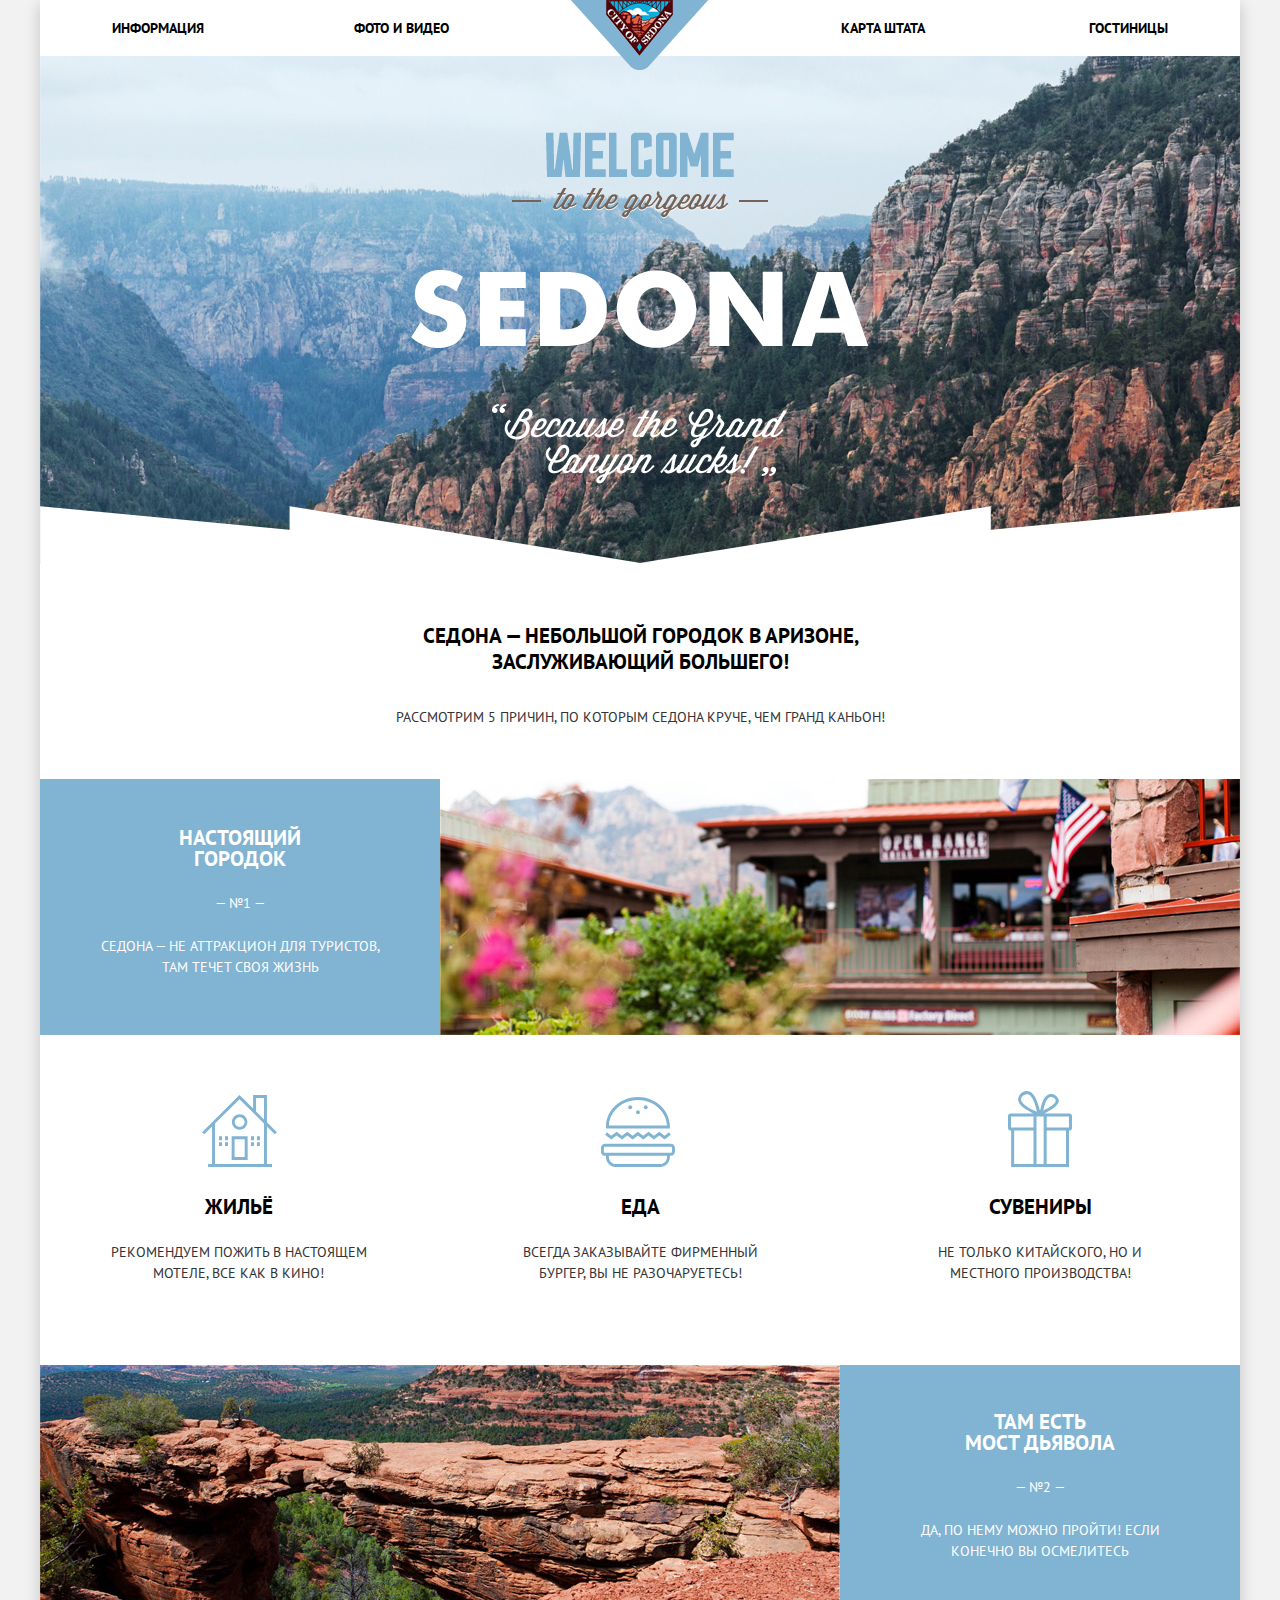
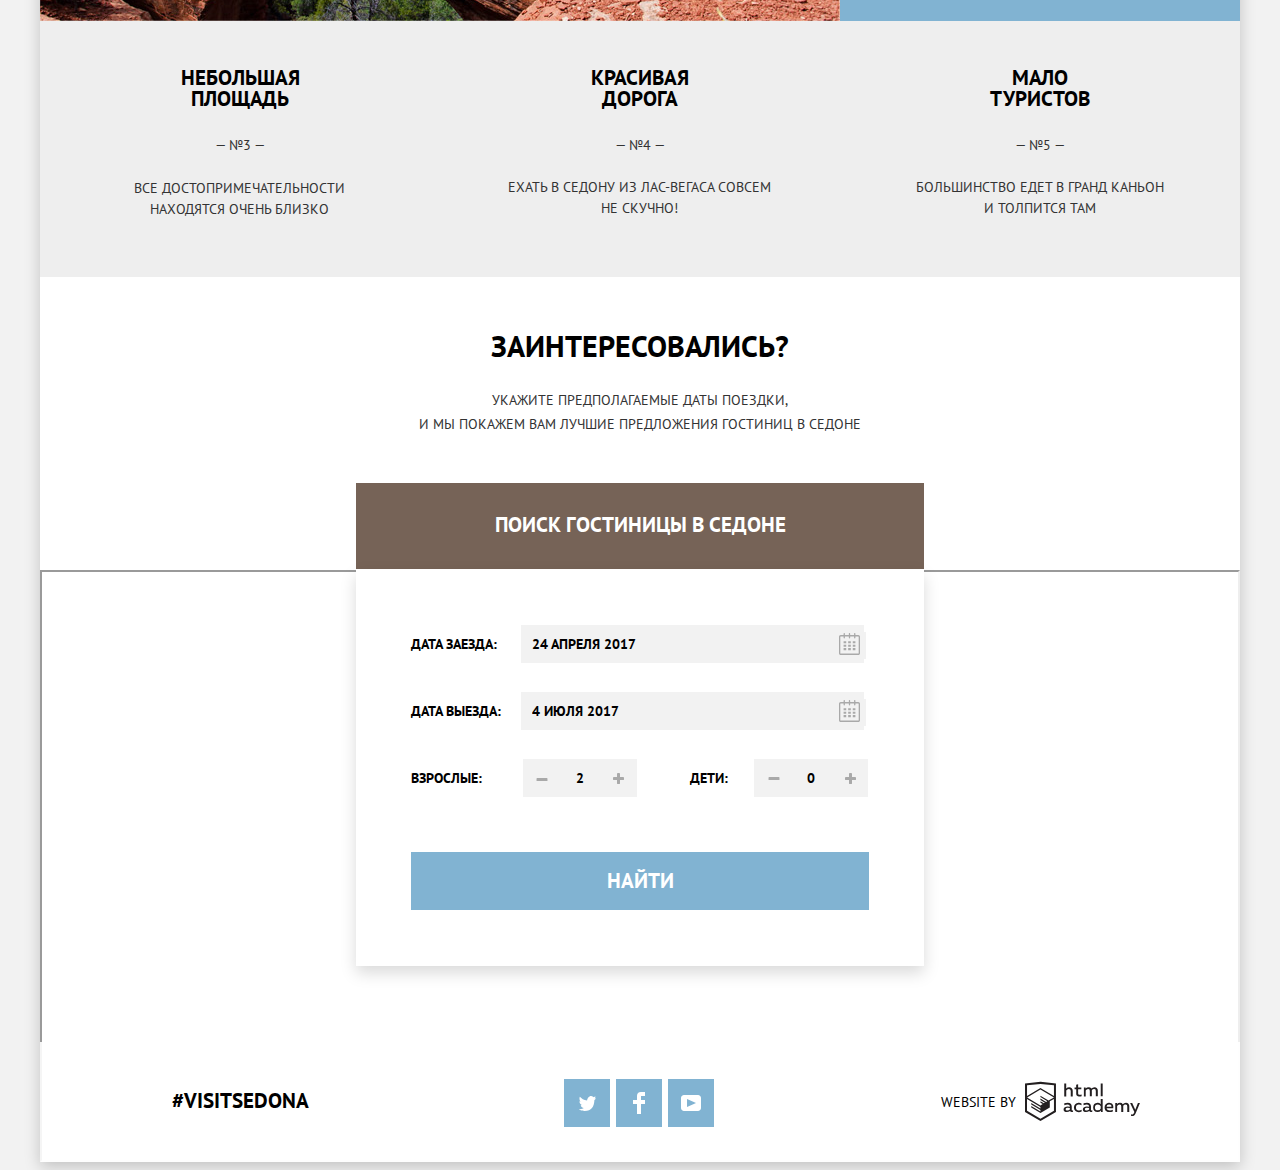
==== commit a00ebece: "Я сделяль." ====
--- a/index.html
+++ b/index.html
@@ -89,7 +89,7 @@
               <p>— №5 —</p>
               <p>Большинство едет в гранд каньон и толпится там</p>
             </div>
-          </section>
+        </section>
       </div>
       <div class="interest">
         <b>Заинтересовались?</b>
@@ -98,17 +98,16 @@
         <div class="search-hotel">
           <form class="search-hotel-form" action="https://echo.htmlacademy.ru/" method="get">
             <div class="form-content">
-            <div class="search-form-group keek">
-              <label class="date-in" for="date-in">Дата заезда:</label>
-              <input class="form-date-in" type="text" name="date-in" id="date-in" value="24 апреля 2017">
-              <button class="calendar" type="button"><span class="visually-hidden">календарь</span>
-                <svg xmlns="http://www.w3.org/2000/svg" width="21" height="22" viewBox="0 0 21 22">
+              <div class="search-form-group keek">
+                <label class="date-in" for="date-in">Дата заезда:</label>
+                <input class="form-date-in" type="text" name="date-in" id="date-in" value="24 апреля 2017">
+                <button class="calendar" type="button"><span class="visually-hidden">календарь</span>
+                  <svg xmlns="http://www.w3.org/2000/svg" width="21" height="22" viewBox="0 0 21 22">
                                                 <path fill="#a9a9a9" d="M19.251 2.025h-2.845V.648c0-.381-.294-.689-.656-.689-.363 0-.656.308-.656.689v1.377h-3.938V.648c0-.381-.294-.689-.655-.689-.363 0-.657.308-.657.689v1.377H5.906V.648c0-.381-.294-.689-.656-.689-.363 0-.657.308-.657.689v1.377H1.75C.784 2.025 0 2.847 0 3.862v16.302C0 21.179.784 22 1.75 22h17.501c.966 0 1.749-.821 1.749-1.836V3.862c0-1.015-.783-1.837-1.749-1.837zm.437 18.139a.448.448 0 0 1-.437.459H1.75a.45.45 0 0 1-.438-.459V3.862a.45.45 0 0 1 .438-.459h2.844v1.378c0 .381.294.689.657.689.362 0 .656-.308.656-.689V3.403h3.938v1.378c0 .381.294.689.657.689.361 0 .655-.308.655-.689V3.403h3.938v1.378c0 .381.293.689.656.689.362 0 .656-.308.656-.689V3.403h2.845c.241 0 .437.206.437.459v16.302z" />
-                                                <path fill="#a9a9a9" d="M4.594 8.225h2.625v2.066H4.594zM4.594 11.668h2.625v2.067H4.594zM4.594 15.112h2.625v2.066H4.594zM9.188 15.112h2.625v2.066H9.188zM9.188 11.668h2.625v2.067H9.188zM9.188 8.225h2.625v2.066H9.188zM13.781 15.112h2.625v2.066h-2.625zM13.781 11.668h2.625v2.067h-2.625zM13.781 8.225h2.625v2.066h-2.625z" />
-                </svg>
-              </button>
-            </div>
-            <div class="search-form-group beeb">
+                                                <path fill="#a9a9a9" d="M4.594 8.225h2.625v2.066H4.594zM4.594 11.668h2.625v2.067H4.594zM4.594 15.112h2.625v2.066H4.594zM9.188 15.112h2.625v2.066H9.188zM9.188 11.668h2.625v2.067H9.188zM9.188 8.225h2.625v2.066H9.188zM13.781 15.112h2.625v2.066h-2.625zM13.781 11.668h2.625v2.067h-2.625zM13.781 8.225h2.625v2.066h-2.625z" /></svg>
+                </button>
+              </div>
+              <div class="search-form-group beeb">
               <label class="date-out" for="date-out">Дата выезда:</label>
               <input class="form-date-out" type="text" name="date-out" id="date-out" value="4 июля 2017">
               <button class="calendar" type="button"><span class="visually-hidden">календарь</span>
@@ -118,35 +117,31 @@
                 </svg>
               </button>
             </div>
-
-            <div class="search-form-group feef">
-              <label for="adults">взрослые:</label>
-              <div class="input-adults">
-              <button class="btn-adult" type="button"><span class="visually-hidden">-</span></button>
-              <input class="form-adults" type="text" name="adults" id="adults" value="2">
-              <button class="btn-adult" type="button"><span class="visually-hidden">+</span></button>
+              <div class="search-form-group feef">
+                <label for="adults">взрослые:</label>
+                <div class="input-adults">
+                  <button class="btn-adult minus" type="button"><span class="visually-hidden">-</span></button>
+                    <input class="form-adults" type="text" name="adults" id="adults" value="2">
+                    <button class="btn-adult plus" type="button"><span class="visually-hidden">+</span></button>
+                </div>
               </div>
+              <div class="search-form-group weew">
+                <label for="kids">дети:</label>
+                <div class="input-kids">
+                  <button class="btn-kids minus" type="button"><span class="visually-hidden">-</span></button>
+                    <input class="form-kids" type="text" name="kids" id="kids" value="0">
+                    <button class="btn-kids plus" type="button"><span class="visually-hidden">+</span></button>
+                </div>
+              </div>
+            <input class="form-search-button" type="submit" value="найти">
             </div>
-
-            <div class="search-form-group weew">
-              <label for="kids">дети:</label>
-              <div class="input-kids">
-              <button class="btn-kids" type="button"><span class="visually-hidden">-</span></button>
-              <input class="form-kids" type="text" name="kids" id="kids" value="0">
-              <button class="btn-kids" type="button"><span class="visually-hidden">+</span></button>
-             </div>
-          </div>
-
-
-            <input class="form-search-button" type="submit" value="найти">
-
-          </div>
           </form>
         </div>
       </div>
       <section class="map">
         <h2 class="visually-hidden">Карта Седоны</h2>
-        <img src="img/map.jpg" width="1200" height="593" alt="Карта окрестностей Седоны">
+        <iframe class="iframe-index" width="1200" height="592" src="https://www.google.com/maps/embed?pb=!1m18!1m12!1m3!1d52385.180505982906!2d-111.83015803238298!3d34.85437338102221!2m3!1f0!2f0!3f0!3m2!1i1024!2i768!4f13.1!3m3!1m2!1s0x872da132f942b00d%3A0x5548c523fa6c8efd!2z0KHQtdC00L7QvdCwLCDQkNGA0LjQt9C-0L3QsCA4NjMzNiwg0KHQqNCQ!5e0!3m2!1sru!2snl!4v1512517973491" allowfullscreen>
+        </iframe>
       </section>
     </main>
     <footer class="footer">
--- a/css/style.css
+++ b/css/style.css
@@ -761,7 +761,7 @@
   padding-left: 135px;
   padding-right: 135px;
   padding-top: 29px;
-  padding-bottom: 31px;
+  padding-bottom: 32px;
 }
 
 .search-hotel {
@@ -769,7 +769,6 @@
   background-color: #ffffff;
   left: 316px;
   top: 292px;
-  height: 424px;
   margin: 0 auto;
   width: 568px;
   min-height: 395px;
@@ -782,7 +781,7 @@
 }
 
 .search-form-group {
-  margin-bottom: 37px;
+  margin-bottom: 29px;
   position: relative;
 }
 
@@ -799,7 +798,6 @@
 }
 
 .search-hotel-form input[type="text"] {
-  position: absolute;
   width: 343px;
   height: 38px;
   background-color: #f2f2f2;
@@ -813,12 +811,16 @@
 }
 
 .search-form-group:nth-of-type(2) {
-  margin-bottom: 43px;
+  margin-bottom: 29px;
+}
+
+.input-adults {
+  margin-left: 37px;
 }
 
 .calendar {
-  position: relative;
-  left: 309px;
+  position: absolute;
+  right: 3px;
   top: 7px;
   border: none;
   outline: none;
@@ -837,20 +839,27 @@
   top: 7px;
 }
 
-.feef,
-.weew {
+.search-form-group:nth-of-type(4) {
+  margin-left: 49px;
+}
+
+.input-kids {
+  margin-left: 22px;
+}
+
+.search-form-group:nth-of-type(3),
+.search-form-group:nth-of-type(4) {
   display: inline-block;
   margin-bottom: 55px;
-  width: 210px;
-}
-
-.feef input[type="text"] {
+}
+
+.search-form-group:nth-of-type(3) input[type="text"] {
   width: 114px;
   padding: 0 40px;
   text-align: center;
 }
 
-.weew input[type="text"] {
+.search-form-group:nth-of-type(4) input[type="text"] {
   width: 114px;
   padding: 0 40px;
   text-align: center;
@@ -859,7 +868,66 @@
 .input-adults,
 .input-kids {
   width: 114px;
-  position: relative;
+  display: inline-block;
+}
+
+.search-form-group:nth-of-type(3) button,
+.search-form-group:nth-of-type(4) button {
+  position: absolute;
+}
+
+.search-form-group .minus {
+  background: url("../img/minus.png") no-repeat;
+  width: 36px;
+  height: 38px;
+  border: none;
+}
+
+.search-form-group .plus {
+  background: url("../img/plus.png") no-repeat;
+  width: 36px;
+  height: 11px;
+  border: none;
+}
+
+.search-form-group:nth-of-type(3) .minus {
+  top: 19px;
+  left: 125px;
+}
+
+.search-form-group:nth-of-type(3) .plus {
+  top: 14px;
+  left: 202px;
+}
+
+.search-form-group:nth-of-type(4) .minus {
+  top: 18px;
+  left: 78px;
+}
+
+.search-form-group:nth-of-type(4) .plus {
+  top: 14px;
+  left: 155px;
+}
+
+.search-hotel-form input[type="submit"] {
+    width: 100%;
+    height: 58px;
+    font-size: 21px;
+    text-transform: uppercase;
+    border: none;
+    background-color: #81b3d2;
+    color: #ffffff;
+    font-weight: 700;
+    font-family: "PT Sans", "Arial", sans-serif;
+}
+
+.search-hotel-form input[type="submit"]:hover {
+    background-color: #669ec0;
+}
+.search-hotel-form input[type="submit"]:active {
+    background-color: #5496bd;
+    color: #94b9d2;
 }
 
 .map {
@@ -886,7 +954,7 @@
 .hashtag {
   width: 400px;
   align-items: center;
-  padding-top: 10px;
+  padding-top: 11px;
 }
 
 .footer-social {
@@ -894,7 +962,7 @@
   justify-content: center;
   width: 400px;
   margin: 0;
-  padding-top: 1px;
+  padding-top: 2px;
   padding-left: 4px;
 }
 
@@ -929,7 +997,6 @@
   fill: #88b6d1;
 }
 
-
 .footer-copyright {
   width: 400px;
   display: flex;
@@ -937,12 +1004,12 @@
 }
 
 .inner-page .footer-copyright p {
-  margin-top: 17px;
+  margin-top: 15px;
   margin-left: 2px;
 }
 
 .inner-page .footer-copyright a {
-  margin-top: 7px;
+  margin-top: 6px;
 }
 
 .footer-copyright p {
@@ -1014,7 +1081,7 @@
 
 .choose-type label {
   display: block;
-  margin-bottom: 26px;
+  margin-bottom: 25px;
   margin-left: 41px;
   position: relative;
   cursor: pointer;
@@ -1131,7 +1198,7 @@
 }
 
 .range-circle:hover {
-  background: #1c4f80;
+  transform: scale(1.1);
 }
 
 .range-circle-min {
@@ -1231,7 +1298,7 @@
   min-height: 121px;
   display: flex;
   padding-left: 71px;
-  padding-bottom: 29px;
+  padding-bottom: 28px;
   padding-top: 29px;
   border-bottom: 1px solid #e5e5e5;
 }
@@ -1248,19 +1315,19 @@
 }
 
 .home:nth-of-type(2) img {
-  margin-top: 1px;
-}
-
+  margin-top: 2px;
+}
+/*
 .home:nth-of-type(2) .home-variant {
   margin-top: -1px;
-}
+}*/
 
 .home:nth-of-type(3) img {
   margin-top: 1px;
 }
 
 .home:nth-of-type(3) .main-info {
-  margin-top: -2px;
+  margin-top: -4px;
 }
 
 .home-variant p {
@@ -1273,7 +1340,7 @@
 
 .variant-description,
 .order {
-  padding-top: 9px;
+  padding-top: 10px;
 }
 
 .order {
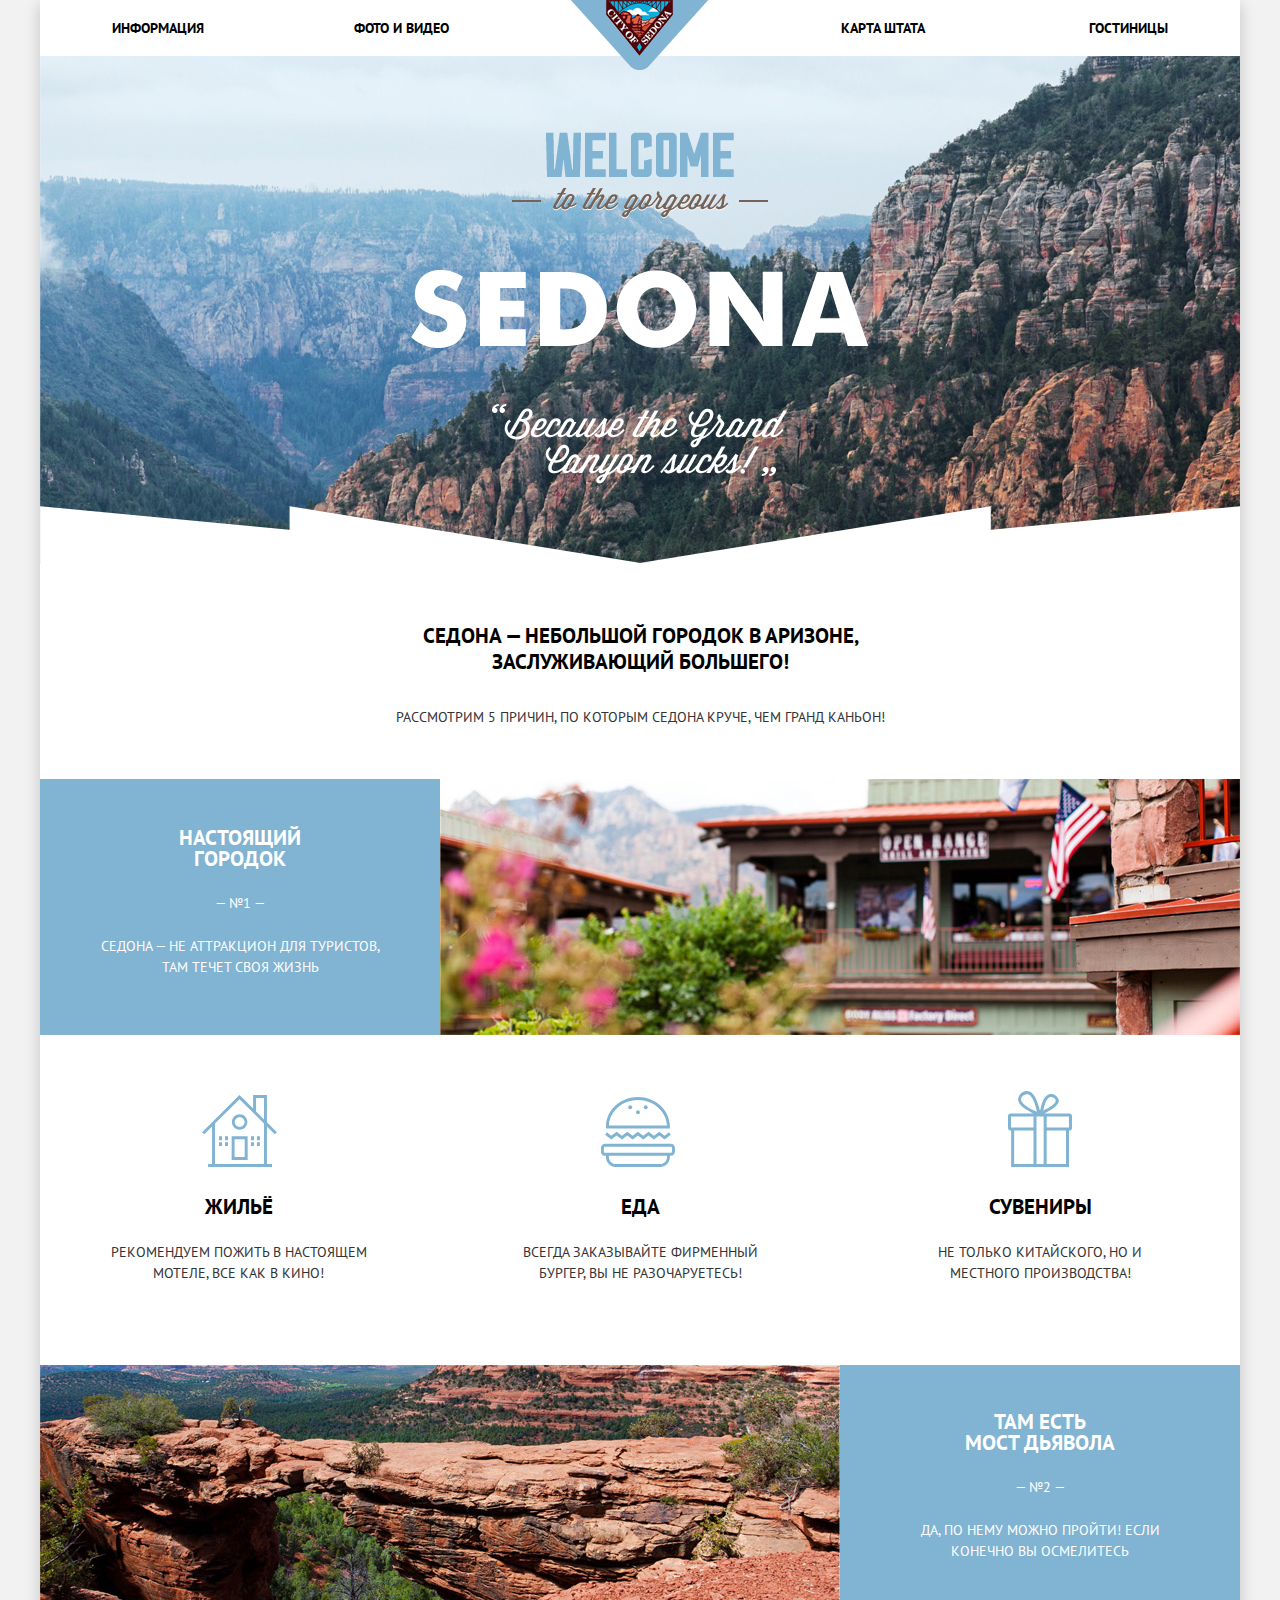
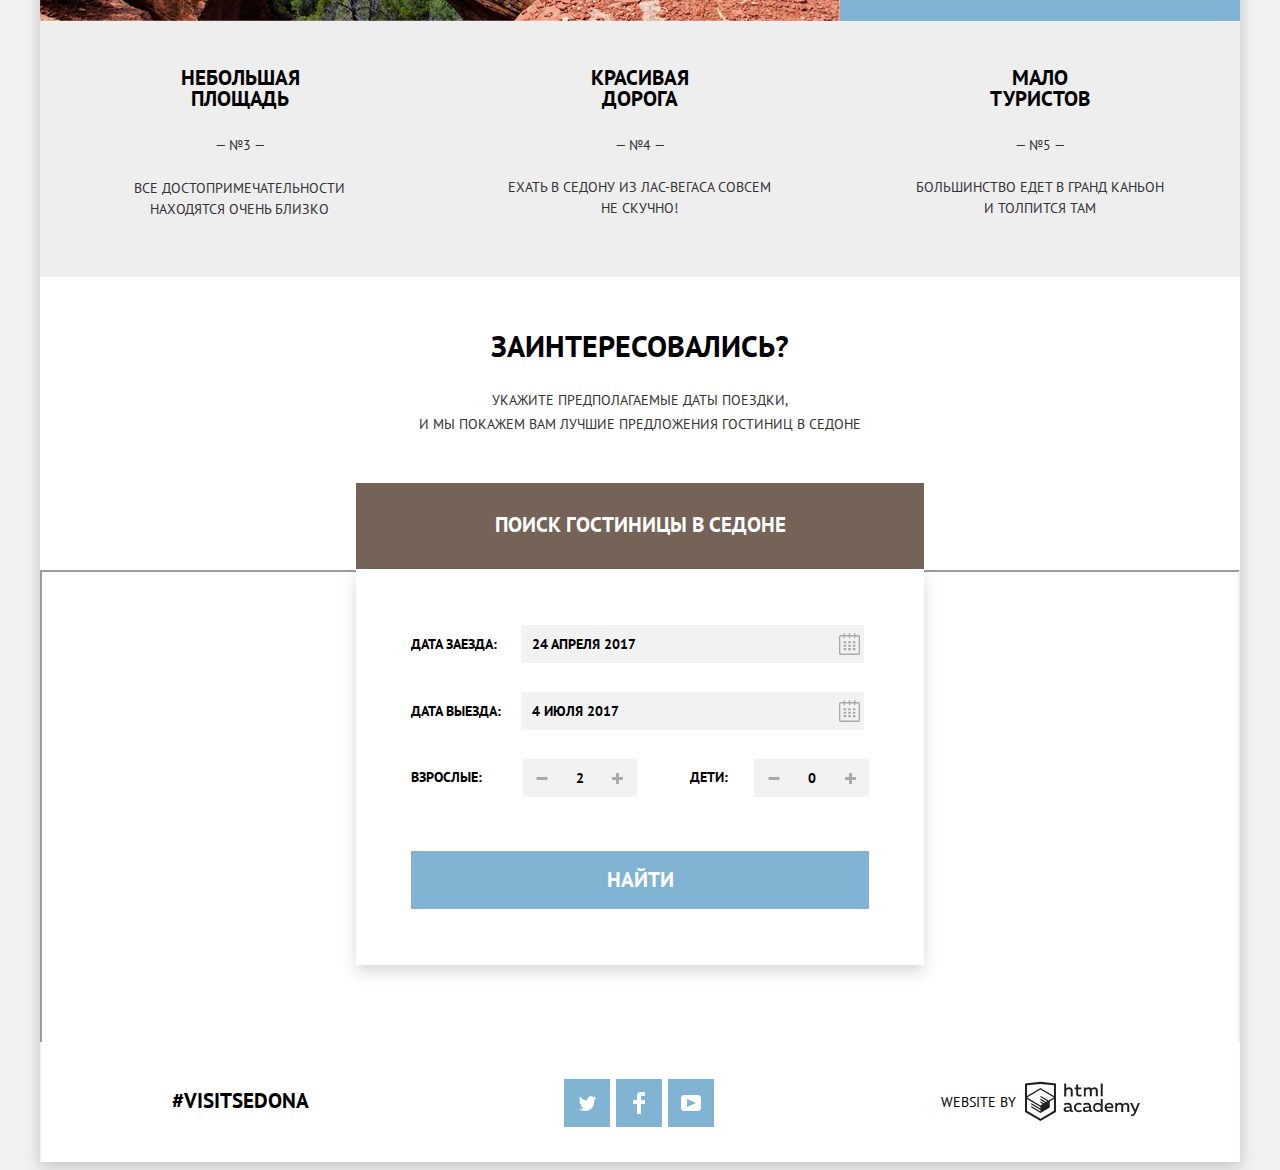
==== commit c7319bef: "Последние правки для финальной проверки" ====
--- a/index.html
+++ b/index.html
@@ -1,167 +1,177 @@
 <!DOCTYPE html>
 <html lang="ru">
-  <head>
+
+<head>
     <meta charset="utf-8">
     <title>HTML Academy: Седона</title>
+    <link href="https://fonts.googleapis.com/css?family=PT+Sans:400,700&amp;subset=cyrillic" rel="stylesheet">
     <link rel="stylesheet" href="css/normalize.css">
-    <link rel="stylesheet" href="css/style.css">
-    <link href="https://fonts.googleapis.com/css?family=PT+Sans:400,700&amp;subset=cyrillic" rel="stylesheet">
-  </head>
-  <body>
-   <div class="index-page container">
-    <header class="page-header">
-      <nav class="main-navigation">
-        <ul class="site-navigation">
-          <li>
-            <a href="#">Информация</a>
-          </li>
-          <li>
-            <a href="#">Фото и видео</a>
-          </li>
-          <li>
-            <a href="#">Карта штата</a>
-          </li>
-          <li>
-            <a href="inner.html">Гостиницы</a>
-          </li>
-        </ul>
-        <div class="nav-logo">
-          <a href="index.html">
-            <img src="img/logo.png" width="138" height="70" alt="Главная страница">
-          </a>
-        </div>
-      </nav>
-    </header>
-    <main class="index">
-      <div class="sedona-logo">
-        <img src="img/title.png" width="458" height="352" alt="Логотип Седоны">
-      </div>
-      <div class="title">
-        <h1 class="visually-hidden">Седона</h1>
-        <b>Cедона — небольшой городок в аризоне, заслуживающий большего!</b>
-        <p>рассмотрим 5 причин, по которым седона круче, чем гранд каньон!</p>
-      </div>
-      <div class="advantages">
-        <h2 class="visually-hidden">Преимущества Седоны</h2>
-        <section class="features">
-          <div class="feature-one feature">
-            <b class="feature-name">Настоящий городок</b>
-            <p>— №1 —</p>
-            <p>Седона — не аттракцион для туристов, там течет своя жизнь</p>
-          </div>
-          <img src="img/viewsedona1.jpg" width="800" height="256" alt="Фотография вида Седоны">
-        </section>
-        <section class="advice">
-          <div class="advice-item">
-            <b class="advice-name">Жильё</b>
-            <p>Рекомендуем пожить в настоящем мотеле, все как в кино!</p>
-          </div>
-          <div class="advice-item">
-            <b class="advice-name">Еда</b>
-            <p>Всегда заказывайте фирменный бургер, вы не разочаруетесь!</p>
-          </div>
-          <div class="advice-item">
-            <b class="advice-name">Сувениры</b>
-            <p>Не только китайского, но и местного производства!</p>
-          </div>
-        </section>
-        <section class="features">
-          <div class="feature-two feature">
-            <b class="feature-name">Там есть<br> мост дьявола</b>
-            <p>— №2 —</p>
-            <p>Да, по нему можно пройти! Если конечно вы осмелитесь</p>
-          </div>
-          <img src="img/viewsedona2.jpg" width="800" height="256" alt="Фотография вида Седоны">
-        </section>
-        <section class="features index-column">
-            <div class="feature-three feature">
-              <b class="feature-name">Небольшая площадь</b>
-              <p>— №3 —</p>
-              <p>Все достопримечательности находятся очень близко</p>
+    <link rel="stylesheet" href="css/style-min.css">
+</head>
+
+<body>
+    <div class="index-page container">
+        <header class="page-header">
+            <nav class="main-navigation">
+                <ul class="site-navigation">
+                    <li>
+                        <a href="#">Информация</a>
+                    </li>
+                    <li>
+                        <a href="#">Фото и видео</a>
+                    </li>
+                    <li>
+                        <a href="#">Карта штата</a>
+                    </li>
+                    <li>
+                        <a href="inner.html">Гостиницы</a>
+                    </li>
+                </ul>
+                <div class="nav-logo">
+                    <a href="index.html">
+                        <img src="img/logo.png" width="138" height="70" alt="Главная страница">
+                    </a>
+                </div>
+            </nav>
+        </header>
+        <main class="index">
+            <div class="sedona-logo">
+                <img src="img/title.png" width="458" height="352" alt="Логотип Седоны">
             </div>
-            <div class="feature-three feature">
-              <b class="feature-name">Красивая дорога</b>
-              <p>— №4 —</p>
-              <p>Ехать в седону из лас-вегаса СОВСЕМ не скучно!</p>
+            <div class="title">
+                <h1 class="visually-hidden">Седона</h1>
+                <b>Cедона — небольшой городок в аризоне, заслуживающий большего!</b>
+                <p>рассмотрим 5 причин, по которым седона круче, чем гранд каньон!</p>
             </div>
-            <div class="feature-three feature">
-              <b class="feature-name">Мало туристов</b>
-              <p>— №5 —</p>
-              <p>Большинство едет в гранд каньон и толпится там</p>
+            <div class="advantages">
+                <h2 class="visually-hidden">Преимущества Седоны</h2>
+                <section class="features">
+                    <div class="feature-one feature">
+                        <b class="feature-name">Настоящий городок</b>
+                        <p>— №1 —</p>
+                        <p>Седона — не аттракцион для туристов, там течет своя жизнь</p>
+                    </div>
+                    <img src="img/viewsedona1.jpg" width="800" height="256" alt="Фотография вида Седоны">
+                </section>
+                <section class="advice">
+                    <div class="advice-item">
+                        <b class="advice-name">Жильё</b>
+                        <p>Рекомендуем пожить в настоящем мотеле, все как в кино!</p>
+                    </div>
+                    <div class="advice-item">
+                        <b class="advice-name">Еда</b>
+                        <p>Всегда заказывайте фирменный бургер, вы не разочаруетесь!</p>
+                    </div>
+                    <div class="advice-item">
+                        <b class="advice-name">Сувениры</b>
+                        <p>Не только китайского, но и местного производства!</p>
+                    </div>
+                </section>
+                <section class="features">
+                    <div class="feature-two feature">
+                        <b class="feature-name">Там есть<br> мост дьявола</b>
+                        <p>— №2 —</p>
+                        <p>Да, по нему можно пройти! Если конечно вы осмелитесь</p>
+                    </div>
+                    <img src="img/viewsedona2.jpg" width="800" height="256" alt="Фотография вида Седоны">
+                </section>
+                <section class="features index-column">
+                    <div class="feature-three feature">
+                        <b class="feature-name">Небольшая площадь</b>
+                        <p>— №3 —</p>
+                        <p>Все достопримечательности находятся очень близко</p>
+                    </div>
+                    <div class="feature-three feature">
+                        <b class="feature-name">Красивая дорога</b>
+                        <p>— №4 —</p>
+                        <p>Ехать в седону из лас-вегаса СОВСЕМ не скучно!</p>
+                    </div>
+                    <div class="feature-three feature">
+                        <b class="feature-name">Мало туристов</b>
+                        <p>— №5 —</p>
+                        <p>Большинство едет в гранд каньон и толпится там</p>
+                    </div>
+                </section>
             </div>
-        </section>
-      </div>
-      <div class="interest">
-        <b>Заинтересовались?</b>
-        <p>Укажите предполагаемые даты поездки,<br>и мы покажем вам лучшие предложения гостиниц в седоне</p>
-        <a href="#">поиск гостиницы в седоне</a>
-        <div class="search-hotel">
-          <form class="search-hotel-form" action="https://echo.htmlacademy.ru/" method="get">
-            <div class="form-content">
-              <div class="search-form-group keek">
-                <label class="date-in" for="date-in">Дата заезда:</label>
-                <input class="form-date-in" type="text" name="date-in" id="date-in" value="24 апреля 2017">
-                <button class="calendar" type="button"><span class="visually-hidden">календарь</span>
-                  <svg xmlns="http://www.w3.org/2000/svg" width="21" height="22" viewBox="0 0 21 22">
-                                                <path fill="#a9a9a9" d="M19.251 2.025h-2.845V.648c0-.381-.294-.689-.656-.689-.363 0-.656.308-.656.689v1.377h-3.938V.648c0-.381-.294-.689-.655-.689-.363 0-.657.308-.657.689v1.377H5.906V.648c0-.381-.294-.689-.656-.689-.363 0-.657.308-.657.689v1.377H1.75C.784 2.025 0 2.847 0 3.862v16.302C0 21.179.784 22 1.75 22h17.501c.966 0 1.749-.821 1.749-1.836V3.862c0-1.015-.783-1.837-1.749-1.837zm.437 18.139a.448.448 0 0 1-.437.459H1.75a.45.45 0 0 1-.438-.459V3.862a.45.45 0 0 1 .438-.459h2.844v1.378c0 .381.294.689.657.689.362 0 .656-.308.656-.689V3.403h3.938v1.378c0 .381.294.689.657.689.361 0 .655-.308.655-.689V3.403h3.938v1.378c0 .381.293.689.656.689.362 0 .656-.308.656-.689V3.403h2.845c.241 0 .437.206.437.459v16.302z" />
-                                                <path fill="#a9a9a9" d="M4.594 8.225h2.625v2.066H4.594zM4.594 11.668h2.625v2.067H4.594zM4.594 15.112h2.625v2.066H4.594zM9.188 15.112h2.625v2.066H9.188zM9.188 11.668h2.625v2.067H9.188zM9.188 8.225h2.625v2.066H9.188zM13.781 15.112h2.625v2.066h-2.625zM13.781 11.668h2.625v2.067h-2.625zM13.781 8.225h2.625v2.066h-2.625z" /></svg>
-                </button>
-              </div>
-              <div class="search-form-group beeb">
-              <label class="date-out" for="date-out">Дата выезда:</label>
-              <input class="form-date-out" type="text" name="date-out" id="date-out" value="4 июля 2017">
-              <button class="calendar" type="button"><span class="visually-hidden">календарь</span>
-                <svg xmlns="http://www.w3.org/2000/svg" width="21" height="22" viewBox="0 0 21 22">
-                                                <path fill="#a9a9a9" d="M19.251 2.025h-2.845V.648c0-.381-.294-.689-.656-.689-.363 0-.656.308-.656.689v1.377h-3.938V.648c0-.381-.294-.689-.655-.689-.363 0-.657.308-.657.689v1.377H5.906V.648c0-.381-.294-.689-.656-.689-.363 0-.657.308-.657.689v1.377H1.75C.784 2.025 0 2.847 0 3.862v16.302C0 21.179.784 22 1.75 22h17.501c.966 0 1.749-.821 1.749-1.836V3.862c0-1.015-.783-1.837-1.749-1.837zm.437 18.139a.448.448 0 0 1-.437.459H1.75a.45.45 0 0 1-.438-.459V3.862a.45.45 0 0 1 .438-.459h2.844v1.378c0 .381.294.689.657.689.362 0 .656-.308.656-.689V3.403h3.938v1.378c0 .381.294.689.657.689.361 0 .655-.308.655-.689V3.403h3.938v1.378c0 .381.293.689.656.689.362 0 .656-.308.656-.689V3.403h2.845c.241 0 .437.206.437.459v16.302z" />
-                                                <path fill="#a9a9a9" d="M4.594 8.225h2.625v2.066H4.594zM4.594 11.668h2.625v2.067H4.594zM4.594 15.112h2.625v2.066H4.594zM9.188 15.112h2.625v2.066H9.188zM9.188 11.668h2.625v2.067H9.188zM9.188 8.225h2.625v2.066H9.188zM13.781 15.112h2.625v2.066h-2.625zM13.781 11.668h2.625v2.067h-2.625zM13.781 8.225h2.625v2.066h-2.625z" />
-                </svg>
-              </button>
+            <div class="interest">
+                <b>Заинтересовались?</b>
+                <p>Укажите предполагаемые даты поездки,
+                    <br>и мы покажем вам лучшие предложения гостиниц в седоне</p>
+                <a href="#">поиск гостиницы в седоне</a>
+                <div class="search-hotel">
+                    <form class="search-hotel-form" action="https://echo.htmlacademy.ru/" method="get">
+                        <div class="form-content">
+                            <div class="search-form-group keek">
+                                <label class="date-in" for="date-in">Дата заезда:</label>
+                                <input class="form-date-in" type="text" name="date-in" id="date-in" value="24 апреля 2017">
+                                <button class="calendar" type="button"><span class="visually-hidden">календарь</span>
+                                    <svg xmlns="http://www.w3.org/2000/svg" width="21" height="22" viewBox="0 0 21 22">
+                                        <path fill="#a9a9a9" d="M19.251 2.025h-2.845V.648c0-.381-.294-.689-.656-.689-.363 0-.656.308-.656.689v1.377h-3.938V.648c0-.381-.294-.689-.655-.689-.363 0-.657.308-.657.689v1.377H5.906V.648c0-.381-.294-.689-.656-.689-.363 0-.657.308-.657.689v1.377H1.75C.784 2.025 0 2.847 0 3.862v16.302C0 21.179.784 22 1.75 22h17.501c.966 0 1.749-.821 1.749-1.836V3.862c0-1.015-.783-1.837-1.749-1.837zm.437 18.139a.448.448 0 0 1-.437.459H1.75a.45.45 0 0 1-.438-.459V3.862a.45.45 0 0 1 .438-.459h2.844v1.378c0 .381.294.689.657.689.362 0 .656-.308.656-.689V3.403h3.938v1.378c0 .381.294.689.657.689.361 0 .655-.308.655-.689V3.403h3.938v1.378c0 .381.293.689.656.689.362 0 .656-.308.656-.689V3.403h2.845c.241 0 .437.206.437.459v16.302z" />
+                                        <path fill="#a9a9a9" d="M4.594 8.225h2.625v2.066H4.594zM4.594 11.668h2.625v2.067H4.594zM4.594 15.112h2.625v2.066H4.594zM9.188 15.112h2.625v2.066H9.188zM9.188 11.668h2.625v2.067H9.188zM9.188 8.225h2.625v2.066H9.188zM13.781 15.112h2.625v2.066h-2.625zM13.781 11.668h2.625v2.067h-2.625zM13.781 8.225h2.625v2.066h-2.625z" />
+                                    </svg>
+                                </button>
+                            </div>
+                            <div class="search-form-group beeb">
+                                <label class="date-out" for="date-out">Дата выезда:</label>
+                                <input class="form-date-out" type="text" name="date-out" id="date-out" value="4 июля 2017">
+                                <button class="calendar" type="button"><span class="visually-hidden">календарь</span>
+                                    <svg xmlns="http://www.w3.org/2000/svg" width="21" height="22" viewBox="0 0 21 22">
+                                        <path fill="#a9a9a9" d="M19.251 2.025h-2.845V.648c0-.381-.294-.689-.656-.689-.363 0-.656.308-.656.689v1.377h-3.938V.648c0-.381-.294-.689-.655-.689-.363 0-.657.308-.657.689v1.377H5.906V.648c0-.381-.294-.689-.656-.689-.363 0-.657.308-.657.689v1.377H1.75C.784 2.025 0 2.847 0 3.862v16.302C0 21.179.784 22 1.75 22h17.501c.966 0 1.749-.821 1.749-1.836V3.862c0-1.015-.783-1.837-1.749-1.837zm.437 18.139a.448.448 0 0 1-.437.459H1.75a.45.45 0 0 1-.438-.459V3.862a.45.45 0 0 1 .438-.459h2.844v1.378c0 .381.294.689.657.689.362 0 .656-.308.656-.689V3.403h3.938v1.378c0 .381.294.689.657.689.361 0 .655-.308.655-.689V3.403h3.938v1.378c0 .381.293.689.656.689.362 0 .656-.308.656-.689V3.403h2.845c.241 0 .437.206.437.459v16.302z" />
+                                        <path fill="#a9a9a9" d="M4.594 8.225h2.625v2.066H4.594zM4.594 11.668h2.625v2.067H4.594zM4.594 15.112h2.625v2.066H4.594zM9.188 15.112h2.625v2.066H9.188zM9.188 11.668h2.625v2.067H9.188zM9.188 8.225h2.625v2.066H9.188zM13.781 15.112h2.625v2.066h-2.625zM13.781 11.668h2.625v2.067h-2.625zM13.781 8.225h2.625v2.066h-2.625z" />
+                                    </svg>
+                                </button>
+                            </div>
+                            <div class="search-form-group feef">
+                                <label for="adults">взрослые:</label>
+                                <div class="input-adults">
+                                    <button class="btn-adult minus" type="button"><span class="visually-hidden">-</span>
+                                    </button>
+                                    <input class="form-adults" type="text" name="adults" id="adults" value="2">
+                                    <button class="btn-adult plus" type="button"><span class="visually-hidden">+</span>
+                                    </button>
+                                </div>
+                            </div>
+                            <div class="search-form-group weew">
+                                <label for="kids">дети:</label>
+                                <div class="input-kids">
+                                    <button class="btn-kids minus" type="button"><span class="visually-hidden">-</span>
+                                    </button>
+                                    <input class="form-kids" type="text" name="kids" id="kids" value="0">
+                                    <button class="btn-kids plus" type="button"><span class="visually-hidden">+</span>
+                                    </button>
+                                </div>
+                            </div>
+                            <input class="form-search-button" type="submit" value="найти">
+                        </div>
+                    </form>
+                </div>
             </div>
-              <div class="search-form-group feef">
-                <label for="adults">взрослые:</label>
-                <div class="input-adults">
-                  <button class="btn-adult minus" type="button"><span class="visually-hidden">-</span></button>
-                    <input class="form-adults" type="text" name="adults" id="adults" value="2">
-                    <button class="btn-adult plus" type="button"><span class="visually-hidden">+</span></button>
-                </div>
-              </div>
-              <div class="search-form-group weew">
-                <label for="kids">дети:</label>
-                <div class="input-kids">
-                  <button class="btn-kids minus" type="button"><span class="visually-hidden">-</span></button>
-                    <input class="form-kids" type="text" name="kids" id="kids" value="0">
-                    <button class="btn-kids plus" type="button"><span class="visually-hidden">+</span></button>
-                </div>
-              </div>
-            <input class="form-search-button" type="submit" value="найти">
+            <section class="map">
+                <h2 class="visually-hidden">Карта Седоны</h2>
+                <iframe class="iframe-index" width="1200" height="592" src="https://www.google.com/maps/embed?pb=!1m18!1m12!1m3!1d52385.180505982906!2d-111.83015803238298!3d34.85437338102221!2m3!1f0!2f0!3f0!3m2!1i1024!2i768!4f13.1!3m3!1m2!1s0x872da132f942b00d%3A0x5548c523fa6c8efd!2z0KHQtdC00L7QvdCwLCDQkNGA0LjQt9C-0L3QsCA4NjMzNiwg0KHQqNCQ!5e0!3m2!1sru!2snl!4v1512517973491" allowfullscreen>
+                </iframe>
+            </section>
+        </main>
+        <footer class="footer">
+            <div class="hashtag">
+                <span>#VISITSEDONA</span>
             </div>
-          </form>
-        </div>
-      </div>
-      <section class="map">
-        <h2 class="visually-hidden">Карта Седоны</h2>
-        <iframe class="iframe-index" width="1200" height="592" src="https://www.google.com/maps/embed?pb=!1m18!1m12!1m3!1d52385.180505982906!2d-111.83015803238298!3d34.85437338102221!2m3!1f0!2f0!3f0!3m2!1i1024!2i768!4f13.1!3m3!1m2!1s0x872da132f942b00d%3A0x5548c523fa6c8efd!2z0KHQtdC00L7QvdCwLCDQkNGA0LjQt9C-0L3QsCA4NjMzNiwg0KHQqNCQ!5e0!3m2!1sru!2snl!4v1512517973491" allowfullscreen>
-        </iframe>
-      </section>
-    </main>
-    <footer class="footer">
-      <div class="hashtag">
-        <span>#VISITSEDONA</span>
-      </div>
-      <section class="footer-social">
-        <a class="social social-tw" href="#"><span class="visually-hidden">Twitter</span><svg xmlns="http://www.w3.org/2000/svg" xmlns:xlink="http://www.w3.org/1999/xlink" width="17" height="15" viewBox="0 0 17 15"><path fill="#FFF" d="M10.95.144c1.685-.496 2.984.27 3.577 1.179.673-.231 1.331-.481 2.011-.708a2.345 2.345 0 0 1-.857 1.768c.685.17 1.304-.491 1.304-.491-.169 1-1.006 1.788-1.563 2.024-.231 6.75-3.175 11.217-10.077 11.082h-.446c-.41 0-4.164-.46-4.898-1.887 2.271.196 3.893-.422 4.693-1.177-.96-.3-2.679-.477-2.979-2.95.349.106.564.228 1.19.119C1.705 8.247.374 7.53.448 5.33c.285.328 1.067.536 1.34.472C1.085 5.561-.182 2.442.894.85c1.818 1.854 3.735 3.606 7.152 3.773C8.254 2.33 9.183.793 10.95.144z"/></svg></a>
-        <a class="social social-fb" href="#"><span class="visually-hidden">Facebook</span><svg xmlns="http://www.w3.org/2000/svg" width="12" height="22" viewBox="0 0 12 22"><path fill="#FFF" d="M12 4V0H8a4 4 0 0 0-4 4v4H0v4h4v10h4V12h4V8H8V4h4z"/></svg></a>
-        <a class="social social-yt" href="#"><span class="visually-hidden">YouTube</span><svg xmlns="http://www.w3.org/2000/svg" xmlns:xlink="http://www.w3.org/1999/xlink" width="20" height="16" viewBox="0 0 20 16"><path fill="#FFF" d="M17 0H3C1.35 0 0 1.35 0 3v10c0 1.65 1.35 3 3 3h14c1.65 0 3-1.35 3-3V3c0-1.65-1.35-3-3-3zM6.027 11.998V4.002L15.014 8l-8.987 3.998z"/>
+            <section class="footer-social">
+                <a class="social social-tw" href="#"><span class="visually-hidden">Twitter</span><svg xmlns="http://www.w3.org/2000/svg" xmlns:xlink="http://www.w3.org/1999/xlink" width="17" height="15" viewBox="0 0 17 15"><path fill="#FFF" d="M10.95.144c1.685-.496 2.984.27 3.577 1.179.673-.231 1.331-.481 2.011-.708a2.345 2.345 0 0 1-.857 1.768c.685.17 1.304-.491 1.304-.491-.169 1-1.006 1.788-1.563 2.024-.231 6.75-3.175 11.217-10.077 11.082h-.446c-.41 0-4.164-.46-4.898-1.887 2.271.196 3.893-.422 4.693-1.177-.96-.3-2.679-.477-2.979-2.95.349.106.564.228 1.19.119C1.705 8.247.374 7.53.448 5.33c.285.328 1.067.536 1.34.472C1.085 5.561-.182 2.442.894.85c1.818 1.854 3.735 3.606 7.152 3.773C8.254 2.33 9.183.793 10.95.144z"/></svg></a>
+                <a class="social social-fb" href="#"><span class="visually-hidden">Facebook</span><svg xmlns="http://www.w3.org/2000/svg" width="12" height="22" viewBox="0 0 12 22"><path fill="#FFF" d="M12 4V0H8a4 4 0 0 0-4 4v4H0v4h4v10h4V12h4V8H8V4h4z"/></svg></a>
+                <a class="social social-yt" href="#"><span class="visually-hidden">YouTube</span><svg xmlns="http://www.w3.org/2000/svg" xmlns:xlink="http://www.w3.org/1999/xlink" width="20" height="16" viewBox="0 0 20 16"><path fill="#FFF" d="M17 0H3C1.35 0 0 1.35 0 3v10c0 1.65 1.35 3 3 3h14c1.65 0 3-1.35 3-3V3c0-1.65-1.35-3-3-3zM6.027 11.998V4.002L15.014 8l-8.987 3.998z"/>
         </svg></a>
-      </section>
-      <div class="footer-copyright">
-        <p>website by</p>
-        <a href="https://htmlacademy.ru/intensive/htmlcss">
-          <svg xmlns="http://www.w3.org/2000/svg" width="115" height="41" viewBox="0 0 108.08 36.85"><title>logo-htmlacademy-small1</title>
-            <path d="M44.61,26.88a2,2,0,0,0,.55-0.1v1.33a3.25,3.25,0,0,1-1.18.21,1.67,1.67,0,0,1-1.67-1,4.84,4.84,0,0,1-3.14,1.08c-1.51,0-2.91-.83-2.91-2.55,0-2.13,2-2.79,3.71-2.79a11.08,11.08,0,0,1,2.17.25v-0.3c0-1-.76-1.77-2.19-1.77a7.42,7.42,0,0,0-3,.64v-1.7a10.21,10.21,0,0,1,3.19-.55c2.36,0,3.81,1.12,3.81,3.65v3a0.54,0.54,0,0,0,.49.59h0.17Zm-6.44-1.13A1.35,1.35,0,0,0,39.63,27h0.11a3.39,3.39,0,0,0,2.41-1V24.58a9.72,9.72,0,0,0-1.81-.21c-1,0-2.16.33-2.16,1.38h0Zm12.36-6.11a5,5,0,0,1,2.57.64V22a4.08,4.08,0,0,0-2.3-.7,2.75,2.75,0,1,0,0,5.49,5,5,0,0,0,2.43-.64v1.71a6.27,6.27,0,0,1-2.76.57A4.21,4.21,0,0,1,46,24.51q0-.21,0-0.41a4.32,4.32,0,0,1,4.18-4.46h0.38Zm12.17,7.24a2,2,0,0,0,.55-0.1v1.33a3.25,3.25,0,0,1-1.18.21,1.67,1.67,0,0,1-1.67-1,4.84,4.84,0,0,1-3.14,1.08c-1.51,0-2.91-.83-2.91-2.55,0-2.13,2-2.79,3.71-2.79a11.08,11.08,0,0,1,2.17.25v-0.3c0-1-.76-1.77-2.19-1.77a7.42,7.42,0,0,0-3,.64v-1.7a10.21,10.21,0,0,1,3.19-.55c2.36,0,3.81,1.12,3.81,3.65v3a0.54,0.54,0,0,0,.49.59h0.17Zm-6.44-1.13A1.35,1.35,0,0,0,57.73,27h0.11a3.39,3.39,0,0,0,2.41-1V24.58a9.72,9.72,0,0,0-1.81-.21c-1.06,0-2.16.33-2.16,1.38h0ZM73,16V28.2H71.35V26.88a3.88,3.88,0,0,1-3.19,1.54,4.4,4.4,0,0,1,0-8.78,3.81,3.81,0,0,1,3,1.3V16H73Zm-4.53,5.22a2.76,2.76,0,1,0,0,5.52A2.86,2.86,0,0,0,71.15,25V23A2.91,2.91,0,0,0,68.49,21.27ZM79,19.64c3.31,0,4.46,2.68,3.92,5.09H76.7c0.21,1.5,1.67,2.11,3.19,2.11a6.11,6.11,0,0,0,2.64-.59v1.6a7.14,7.14,0,0,1-3,.57C77,28.42,74.78,27,74.78,24a4.18,4.18,0,0,1,4-4.39H79Zm0.09,1.54a2.28,2.28,0,0,0-2.44,2.1v0.06H81.3A2,2,0,0,0,79.13,21.18Zm5.73,7V19.87h1.65v1a3.81,3.81,0,0,1,2.78-1.27A2.86,2.86,0,0,1,91.89,21a4.12,4.12,0,0,1,2.91-1.33A3.06,3.06,0,0,1,98,23V28.2h-1.9V23.05a1.59,1.59,0,0,0-1.42-1.75H94.42a2.8,2.8,0,0,0-2.07,1.12V28.2h-1.9V23.05A1.59,1.59,0,0,0,89,21.31H88.8a3,3,0,0,0-2.21,1.29v5.63H84.86Zm21.31-8.33h1.9l-3.91,9.46c-0.9,2.17-2.09,2.86-3.35,2.86a4.76,4.76,0,0,1-1.1-.14V30.46a2.86,2.86,0,0,0,.85.12c0.9,0,1.58-.64,2.07-1.9l0.17-.42-4-8.4h2l2.86,6.29ZM38.73,1.46V6.22a3.81,3.81,0,0,1,2.7-1.14,3.25,3.25,0,0,1,3.44,3.4v5.15H43V8.72a1.81,1.81,0,0,0-1.61-2h-0.3a2.93,2.93,0,0,0-2.32,1.39v5.52h-1.9V1.46h1.9ZM49.94,2.31v3h3V6.91h-3v3.81c0,1.1.5,1.46,1.58,1.46a4.49,4.49,0,0,0,1.69-.33v1.6A6.8,6.8,0,0,1,51,13.8a2.55,2.55,0,0,1-2.86-2.74V6.89H46.58V5.26h1.5V2.74Zm5.4,11.31V5.28H57v1A3.81,3.81,0,0,1,59.77,5a2.86,2.86,0,0,1,2.6,1.33A4.12,4.12,0,0,1,65.28,5,3.06,3.06,0,0,1,68.44,8.4v5.21h-1.9V8.46a1.59,1.59,0,0,0-1.42-1.75H64.89a2.8,2.8,0,0,0-2.07,1.12v5.78h-1.9V8.46A1.59,1.59,0,0,0,59.5,6.71H59.27A3,3,0,0,0,57.06,8v5.63H55.34ZM71.17,1.45H73V13.6H71.17V1.45ZM14.71,0H14.55L0,1.54V28.21l14.55,8.66,14.55-8.66V1.54Zm12.5,27.1L14.55,34.64,1.9,27.12V16.18l12.59,7.5V25L5.86,19.9v1.31l8.68,5.21v1.39L5.87,22.65V24l8.68,5.21,8.75-5.24V18.31L27.2,16V27.12Zm0-12.53-3.48,2-1.6,1L14.51,13v1.31L21,18.23H21l-0.14.09-1,.54-5.37-3.2V17l4.24,2.52-1,.67-3.2-1.9v1.31l2.1,1.24L14.5,22.1,2,14.65,14.51,7.11Zm0-1.32L14.49,5.76,1.91,13.25v-10L14.56,1.92,27.21,3.25v10h0Z" transform="translate(0 -0.02)" fill="#231f20"/> </svg>
-        </a>
-      </div>
-    </footer>
-  </div>
-  </body>
+            </section>
+            <div class="footer-copyright">
+                <p>website by</p>
+                <a href="https://htmlacademy.ru/intensive/htmlcss">
+                    <svg xmlns="http://www.w3.org/2000/svg" width="115" height="41" viewBox="0 0 108.08 36.85">
+                        <title>logo-htmlacademy-small1</title>
+                        <path d="M44.61,26.88a2,2,0,0,0,.55-0.1v1.33a3.25,3.25,0,0,1-1.18.21,1.67,1.67,0,0,1-1.67-1,4.84,4.84,0,0,1-3.14,1.08c-1.51,0-2.91-.83-2.91-2.55,0-2.13,2-2.79,3.71-2.79a11.08,11.08,0,0,1,2.17.25v-0.3c0-1-.76-1.77-2.19-1.77a7.42,7.42,0,0,0-3,.64v-1.7a10.21,10.21,0,0,1,3.19-.55c2.36,0,3.81,1.12,3.81,3.65v3a0.54,0.54,0,0,0,.49.59h0.17Zm-6.44-1.13A1.35,1.35,0,0,0,39.63,27h0.11a3.39,3.39,0,0,0,2.41-1V24.58a9.72,9.72,0,0,0-1.81-.21c-1,0-2.16.33-2.16,1.38h0Zm12.36-6.11a5,5,0,0,1,2.57.64V22a4.08,4.08,0,0,0-2.3-.7,2.75,2.75,0,1,0,0,5.49,5,5,0,0,0,2.43-.64v1.71a6.27,6.27,0,0,1-2.76.57A4.21,4.21,0,0,1,46,24.51q0-.21,0-0.41a4.32,4.32,0,0,1,4.18-4.46h0.38Zm12.17,7.24a2,2,0,0,0,.55-0.1v1.33a3.25,3.25,0,0,1-1.18.21,1.67,1.67,0,0,1-1.67-1,4.84,4.84,0,0,1-3.14,1.08c-1.51,0-2.91-.83-2.91-2.55,0-2.13,2-2.79,3.71-2.79a11.08,11.08,0,0,1,2.17.25v-0.3c0-1-.76-1.77-2.19-1.77a7.42,7.42,0,0,0-3,.64v-1.7a10.21,10.21,0,0,1,3.19-.55c2.36,0,3.81,1.12,3.81,3.65v3a0.54,0.54,0,0,0,.49.59h0.17Zm-6.44-1.13A1.35,1.35,0,0,0,57.73,27h0.11a3.39,3.39,0,0,0,2.41-1V24.58a9.72,9.72,0,0,0-1.81-.21c-1.06,0-2.16.33-2.16,1.38h0ZM73,16V28.2H71.35V26.88a3.88,3.88,0,0,1-3.19,1.54,4.4,4.4,0,0,1,0-8.78,3.81,3.81,0,0,1,3,1.3V16H73Zm-4.53,5.22a2.76,2.76,0,1,0,0,5.52A2.86,2.86,0,0,0,71.15,25V23A2.91,2.91,0,0,0,68.49,21.27ZM79,19.64c3.31,0,4.46,2.68,3.92,5.09H76.7c0.21,1.5,1.67,2.11,3.19,2.11a6.11,6.11,0,0,0,2.64-.59v1.6a7.14,7.14,0,0,1-3,.57C77,28.42,74.78,27,74.78,24a4.18,4.18,0,0,1,4-4.39H79Zm0.09,1.54a2.28,2.28,0,0,0-2.44,2.1v0.06H81.3A2,2,0,0,0,79.13,21.18Zm5.73,7V19.87h1.65v1a3.81,3.81,0,0,1,2.78-1.27A2.86,2.86,0,0,1,91.89,21a4.12,4.12,0,0,1,2.91-1.33A3.06,3.06,0,0,1,98,23V28.2h-1.9V23.05a1.59,1.59,0,0,0-1.42-1.75H94.42a2.8,2.8,0,0,0-2.07,1.12V28.2h-1.9V23.05A1.59,1.59,0,0,0,89,21.31H88.8a3,3,0,0,0-2.21,1.29v5.63H84.86Zm21.31-8.33h1.9l-3.91,9.46c-0.9,2.17-2.09,2.86-3.35,2.86a4.76,4.76,0,0,1-1.1-.14V30.46a2.86,2.86,0,0,0,.85.12c0.9,0,1.58-.64,2.07-1.9l0.17-.42-4-8.4h2l2.86,6.29ZM38.73,1.46V6.22a3.81,3.81,0,0,1,2.7-1.14,3.25,3.25,0,0,1,3.44,3.4v5.15H43V8.72a1.81,1.81,0,0,0-1.61-2h-0.3a2.93,2.93,0,0,0-2.32,1.39v5.52h-1.9V1.46h1.9ZM49.94,2.31v3h3V6.91h-3v3.81c0,1.1.5,1.46,1.58,1.46a4.49,4.49,0,0,0,1.69-.33v1.6A6.8,6.8,0,0,1,51,13.8a2.55,2.55,0,0,1-2.86-2.74V6.89H46.58V5.26h1.5V2.74Zm5.4,11.31V5.28H57v1A3.81,3.81,0,0,1,59.77,5a2.86,2.86,0,0,1,2.6,1.33A4.12,4.12,0,0,1,65.28,5,3.06,3.06,0,0,1,68.44,8.4v5.21h-1.9V8.46a1.59,1.59,0,0,0-1.42-1.75H64.89a2.8,2.8,0,0,0-2.07,1.12v5.78h-1.9V8.46A1.59,1.59,0,0,0,59.5,6.71H59.27A3,3,0,0,0,57.06,8v5.63H55.34ZM71.17,1.45H73V13.6H71.17V1.45ZM14.71,0H14.55L0,1.54V28.21l14.55,8.66,14.55-8.66V1.54Zm12.5,27.1L14.55,34.64,1.9,27.12V16.18l12.59,7.5V25L5.86,19.9v1.31l8.68,5.21v1.39L5.87,22.65V24l8.68,5.21,8.75-5.24V18.31L27.2,16V27.12Zm0-12.53-3.48,2-1.6,1L14.51,13v1.31L21,18.23H21l-0.14.09-1,.54-5.37-3.2V17l4.24,2.52-1,.67-3.2-1.9v1.31l2.1,1.24L14.5,22.1,2,14.65,14.51,7.11Zm0-1.32L14.49,5.76,1.91,13.25v-10L14.56,1.92,27.21,3.25v10h0Z" transform="translate(0 -0.02)" fill="#231f20" /> </svg>
+                </a>
+            </div>
+        </footer>
+    </div>
+</body>
+
 </html>
--- a/css/style-min.css
+++ b/css/style-min.css
@@ -0,0 +1 @@
+*,::after,::before{-webkit-box-sizing:inherit;box-sizing:inherit}html{-webkit-box-sizing:border-box;box-sizing:border-box}.inner,body{font-size:14px;color:#333;background-color:#f2f2f2}body{margin:0;padding:0;font-family:"PT Sans",Arial,sans-serif;font-weight:400;text-transform:uppercase;line-height:26px}.inner{line-height:21px}.index-page,.inner-page,.main-navigation{background-color:#fff}a{text-decoration:none}.main-navigation{color:#000;font-weight:700}.inner-main-navigation .site-navigation,.site-navigation{list-style:none}.site-navigation a{color:#000}.site-navigation a:hover{color:#81b3d2}.site-navigation a:focus{color:#cacaca}.inner-main-navigation{color:#000;font-weight:700;background-color:#fff;line-height:26px}.site-navigation a.active,.site-navigation a.active:active,.site-navigation a.active:hover{color:#766357}.visually-hidden{position:absolute;width:1px;height:1px;margin:-1px;border:0;padding:0;clip:rect(0 0 0 0);overflow:hidden}.sedona-logo{background:url(../img/under-title.png) no-repeat bottom,#fff url(../img/background-index.jpg) no-repeat 50% 21%;width:100%;text-align:center}.title{background-color:#fff}.title b{font-size:21px;color:#000;font-weight:700}.advice-item,.features,.title,.title b,.title p{text-align:center}.features:first-of-type img{background:url(../img/viewsedona1.jpg) no-repeat}.features:nth-of-type(2) img{background-image:url(../img/viewsedona2.jpg) no-repeat}.feature-one,.feature-two{background-color:#81b3d2}.advice b,.feature b{font-size:21px;font-weight:700}.feature b{line-height:21px;text-align:center;color:#fff}.feature-one p,.feature-two p{color:#fff}.advice{background-color:#fff}.advice b{color:#000}.advice b,.advice p,.feature-one p,.feature-three b,.feature-three p,.feature-two p,.interest b,.interest p{line-height:21px;text-align:center}.index-column{background-color:#eee}.feature-three b,.interest b{font-size:21px;color:#000;font-weight:700}.interest{background-color:#fff}.interest b{font-size:30px;line-height:36px}.interest p{line-height:24px}.search-form-group input[type=text]{font-size:14px;color:#000;font-weight:700;text-transform:uppercase;background-color:#f2f2f2}.search-form-group input[type=text]:hover{background-color:#ebebeb}.search-form-group input[type=text]:focus{background-color:#fff;outline:2px solid #e5e5e5}.search-form-group label{color:#000;font-weight:700}.form-search-button{font-size:21px;color:#fff;font-weight:700;text-align:center;background-color:#81b3d2}.form-search-button:hover{background-color:#669ec0}.form-search-button:focus{background-color:#5496bd;color:#94b9d2}.interest a{font-size:21px;color:#fff;font-weight:700;text-align:center;background-color:#766357}.interest a:hover{background-color:#604e43}.interest a:focus{background-color:#503e33;color:#928a85}.choose{line-height:21px;color:#fff;font-weight:700;background:#fff url(../img/background-inner.jpg) no-repeat 50% 50%}.choose,.infrastructure-form p{font-size:16px}.choose-price .price-range,.infrastructure-form label,.inner-form-submit{font-size:14px;color:#fff;line-height:21px;font-weight:400}.inner-form-submit{border:2px solid #fff}.inner-form-submit:hover{background-color:#fff;color:#000}.home,.sort{background-color:#fff}.sort b{font-size:21px;color:#000;font-weight:700;line-height:26px}.sort a,.sort p{font-size:12px;line-height:18px;color:#000}.sort a{color:#cacaca;text-decoration:none;border-bottom:1px dotted #81b3d2}.home h2:hover,.sort a:hover{color:#81b3d2}.sort a:focus{color:#000;border:0}.sort a.active,.sort a.active:active,.sort a.active:hover{color:#81b3d2;border:0}.home h2{font-size:21px;color:#000;font-weight:700;line-height:26px;cursor:pointer}.home h2:focus{color:#cacaca}.variant-description a{background-color:#81b3d2;color:#fff;font-weight:700;line-height:21px}.variant-description a:hover{background-color:#669ec0}.variant-description a:focus{background-color:#5496bd;color:#94b9d2}.order a{background-color:#766357;color:#fff;font-weight:700;line-height:21px}.order a:hover{background-color:#604e43}.order a:focus{background-color:#503e33;color:#928a85}.rating-value{background-color:#f2f2f2;color:#666;line-height:21px}.footer{background-color:#fff;color:#000}.hashtag{font-size:21px;color:#000;font-weight:700;line-height:26px}.footer-social,.hashtag{text-align:center}.container{width:1200px;margin:0 auto;-webkit-box-shadow:0 5px 15px rgba(0,0,0,.2);box-shadow:0 5px 15px rgba(0,0,0,.2)}.page-header{min-height:56px}.main-navigation{position:relative;min-height:56px}.site-navigation{margin:0;padding:0;display:-webkit-box;display:-ms-flexbox;display:flex;-webkit-box-orient:horizontal;-webkit-box-direction:normal;-ms-flex-direction:row;flex-direction:row;-webkit-box-pack:justify;-ms-flex-pack:justify;justify-content:space-between;-ms-flex-wrap:wrap;flex-wrap:wrap}.site-navigation li{width:20%;margin:auto;padding:15px 0}.site-navigation li:nth-child(4n+1){margin-left:72px;text-align:left}.site-navigation li:nth-child(4n+2){margin-left:-44px;text-align:left}.site-navigation li:nth-child(4n+3){text-align:right;margin-right:-43px}.site-navigation li:nth-child(4n+4){text-align:right;margin-right:72px}.nav-logo{width:138px;height:70px;position:absolute;margin:auto;top:0;left:0;right:0;z-index:99}.sedona-logo{padding-top:76px;padding-bottom:71px}.title{min-height:216px}.feature .feature-name,.title b{display:inline-block;vertical-align:top}.title b{padding-top:60px;padding-left:377px;padding-right:376px;margin-bottom:29px}.title,.title p{margin:0;padding:0}.advantages,.features{margin:0;padding:0;display:-webkit-box;display:-ms-flexbox;display:flex;-webkit-box-orient:vertical;-webkit-box-direction:normal;-ms-flex-direction:column;flex-direction:column}.features{-webkit-box-orient:horizontal;-ms-flex-direction:row;flex-direction:row;min-height:256px;width:1200px}.feature{width:400px;min-height:256px}.feature .feature-name{padding:48px 0 0;margin:0 0 24px}.feature-one .feature-name{padding-left:135px;padding-right:135px}.feature p:first-of-type{margin:0 0 22px;padding-left:165px;padding-right:165px}.feature-one p:last-of-type{margin:0;padding-left:54px;padding-right:54px}.advice{margin:0;padding:0;display:-webkit-box;display:-ms-flexbox;display:flex;width:1200px;min-height:330px}.advice-item{width:400px;padding-top:150px}.advice-name{display:inline-block;vertical-align:top;margin-top:11px}.advice-item:first-of-type .advice-name{margin-left:165px;margin-right:167px;margin-bottom:25px}.advice-item:first-of-type p{margin:0;padding-left:69px;padding-right:72px}.advice-item:nth-of-type(2) .advice-name{margin-left:180px;margin-right:180px;margin-bottom:25px}.advice-item:nth-of-type(2) p{margin:0;padding-left:58px;padding-right:57px}.advice-item:nth-of-type(3) .advice-name{margin-left:148px;margin-right:148px;margin-bottom:25px}.advice-item:nth-of-type(3) p{margin:0;padding-left:64px;padding-right:64px}.advice-item{position:relative}.advice-item:first-of-type::before{content:"";position:absolute;background:url(../img/icon-1.svg) no-repeat;width:75px;height:72px;top:60px;left:162px}.advice-item:nth-of-type(2)::before{content:"";position:absolute;background:url(../img/icon-3.svg) no-repeat;width:74px;height:72px;top:62px;left:161px}.advice-item:nth-of-type(3)::before{content:"";position:absolute;background:url(../img/icon-2.svg) no-repeat;width:64px;height:76px;top:56px;left:168px}.feature-two{-webkit-box-ordinal-group:2;-ms-flex-order:1;order:1}.feature-three .feature-name,.feature-two .feature-name{margin-top:-2px}.feature-two p:last-of-type{margin:0;padding-left:48px;padding-right:48px}.feature-three{min-height:256px}.feature-three:first-of-type .feature-name{padding-left:140px;padding-right:140px}.feature-three:first-of-type p:first-of-type{padding-top:2px;padding-left:173px;padding-right:173px}.feature-three:first-of-type p:nth-of-type(2){margin:0;padding-top:-2px;padding-left:94px;padding-right:95px}.feature-three:nth-of-type(2) .feature-name{padding-left:149px;padding-right:149px}.feature-three:nth-of-type(2) p:first-of-type{padding-top:2px;margin-left:auto;margin-right:auto}.feature-three:nth-of-type(2) p:nth-of-type(2){margin:-1px 0 0;padding-left:64px;padding-right:65px}.feature-three:nth-of-type(3) .feature-name{padding-left:147px;padding-right:147px}.feature-three:nth-of-type(3) p:first-of-type{padding-top:2px;margin-left:auto;margin-right:auto}.feature-three:nth-of-type(3) p:nth-of-type(2){margin:-1px 0 0;padding-left:70px;padding-right:70px}.interest{width:1200px;min-height:291px;padding-top:51px;position:relative}.interest b{margin-left:451px;margin-right:451px}.interest p{margin:23px 0 47px}.interest a{display:block;margin-left:316px;margin-right:316px;padding:29px 135px 32px}.search-hotel{position:absolute;background-color:#fff;left:316px;top:292px;margin:0 auto;width:568px;min-height:395px;-webkit-box-shadow:0 7px 15px 0 rgba(0,0,0,.15);box-shadow:0 7px 15px 0 rgba(0,0,0,.15)}.form-content{padding:56px 55px;min-height:285px}.search-form-group{margin-bottom:29px;position:relative}.search-form-group label.date-in,.search-form-group label.date-out{margin-right:20px;margin-bottom:32px;font-style:inherit}.search-form-group label.date-out{margin-right:16px}.search-hotel-form input[type=text]{width:343px;height:38px;background-color:#f2f2f2;border:0;color:#000;text-transform:uppercase;padding:0 40px 0 11px;font-family:"PT Sans","Arial",sans-serif;font-weight:700;font-size:14px}.search-form-group:nth-of-type(2){margin-bottom:29px}.input-adults{margin-left:37px}.calendar{position:absolute;right:3px;top:7px;border:0;outline:0;background-color:transparent}.calendar:hover path{fill:#000}.calendar:active path,.footer-copyright a:hover path{fill:#81b3d2}.search-form-group:nth-of-type(2) .calendar{top:7px}.search-form-group:nth-of-type(4){margin-left:49px}.input-kids{margin-left:22px}.search-form-group:nth-of-type(3),.search-form-group:nth-of-type(4){display:inline-block;vertical-align:top;margin-bottom:54px}.search-form-group:nth-of-type(3) input[type=text]{width:114px;padding:0 40px;text-align:center}.search-form-group:nth-of-type(4) input[type=text]{width:115px;padding:0 40px;text-align:center}.input-adults,.input-kids{width:114px;display:inline-block;vertical-align:middle}.search-form-group:nth-of-type(3) button,.search-form-group:nth-of-type(4) button{position:absolute}.search-form-group .minus{background:url(../img/minus.png) no-repeat center;width:36px;height:38px;border:0}.search-form-group .plus{background:url(../img/plus.png) no-repeat center;width:36px;height:38px;border:0}.search-form-group .minus:hover{background:url(../img/minus-hover.png) no-repeat center}.search-form-group .plus:hover{background:url(../img/plus-hover.png) no-repeat center}.search-form-group .minus:focus{background:url(../img/minus-focus.png) no-repeat center}.search-form-group .plus:focus{background:url(../img/plus-focus.png) no-repeat center}.search-form-group:nth-of-type(3) .minus{top:0;left:113px}.search-form-group:nth-of-type(3) .plus{top:0;left:188px}.search-form-group:nth-of-type(4) .minus{top:0;left:66px}.search-form-group:nth-of-type(4) .plus{top:0;left:142px}.search-hotel-form input[type=submit]{width:100%;height:58px;font-size:21px;text-transform:uppercase;border:0;background-color:#81b3d2;color:#fff;font-weight:700;font-family:"PT Sans","Arial",sans-serif}.footer-social a:hover,.search-hotel-form input[type=submit]:hover{background-color:#669ec0}.search-hotel-form input[type=submit]:active{background-color:#5496bd;color:#94b9d2}.map{width:1200px;min-height:595px}.footer{margin:0;display:-webkit-box;display:-ms-flexbox;display:flex;-webkit-box-orient:horizontal;-webkit-box-direction:normal;-ms-flex-direction:row;flex-direction:row;min-height:120px;padding:35px 0 0}.index-page .footer{position:relative;margin-top:-128px;background-color:rgba(255,255,255,.9)}.hashtag{width:400px;-webkit-box-align:center;-ms-flex-align:center;align-items:center;padding-top:11px}.footer-social,.social{display:-webkit-box;display:-ms-flexbox;display:flex;-webkit-box-pack:center;-ms-flex-pack:center;justify-content:center}.footer-social{margin:0;padding-top:2px;padding-left:4px;width:400px}.social{-webkit-box-align:center;-ms-flex-align:center;align-items:center;vertical-align:middle;width:46px;height:48px;margin-right:6px}.footer-social a,.social{background-color:#81b3d2}.footer-social a:focus{background-color:#5496bd}.social:hover path{fill:#fff}.social:focus path{fill:#88b6d1}.footer-copyright{width:400px;display:-webkit-box;display:-ms-flexbox;display:flex;padding-left:100px;text-align:center}.inner-page .footer-copyright p{margin-top:15px;margin-left:2px}.inner-page .footer-copyright a{margin-top:6px}.footer-copyright p{margin:12px 9px 0 1px}.footer-copyright a{margin:4px 0 0;height:41px}.footer-copyright a:focus path{fill:#cacaca}.choose{width:1200px;min-height:218px}.infrastructure-form{margin:0;padding:0;display:-webkit-box;display:-ms-flexbox;display:flex;-webkit-box-orient:horizontal;-webkit-box-direction:normal;-ms-flex-direction:row;flex-direction:row;width:1200px}.infrastructure-form p{margin:16px 0 25px}.choose-infrastructure,.choose-type{width:240px;margin-left:71px;padding-top:11px}.choose-infrastructure label,.choose-type label{display:block;cursor:pointer;font-family:inherit;position:relative;margin-bottom:26px;margin-left:41px}.choose-type{margin-left:15px}.choose-type label{margin-bottom:25px}.checkbox-img+label::before{content:"";position:absolute;left:-40px;top:-1px;width:25px;height:25px;background:url(../img/checkbox-off.svg) no-repeat}.checkbox-img:checked+label::before{background-image:url(../img/checkbox-on.svg)}.choose-price{margin-left:235px;margin-top:28px;padding-left:10px;width:318px;color:#fff;text-transform:uppercase;-webkit-box-sizing:content-box;box-sizing:content-box}.choose-price input{font-family:inherit}.choose-price-title{margin-bottom:9px;font-weight:600;font-size:16px;line-height:21px}.price-controls{position:relative;width:315px;height:32px;margin-bottom:20px;font-size:0;border:2px solid #fff;border-radius:2px}.price-controls::after{content:"";position:absolute;top:50%;left:50%;width:2px;height:22px;background:#fff;-webkit-transform:translate(-50%,-50%);-ms-transform:translate(-50%,-50%);transform:translate(-50%,-50%)}.price-controls input{height:32px;width:50px;margin:0;color:inherit;font:inherit;background:0 0;border:0}.price-controls label{display:inline-block;vertical-align:top;font-size:14px;line-height:38px;height:32px;cursor:pointer}.price-controls .min-price{width:80px;padding-left:64px}.price-controls .max-price{width:80px;padding-left:67px}.range-controls{position:relative;margin-bottom:33px}.range-controls .scale{padding-left:1px;height:2px;background:rgba(255,255,255,.3)}.range-controls .scale-mini{width:80%;height:2px;background:#fff}.range-circle{position:absolute;top:-9px;width:20px;height:20px;background:url(../img/filter-button.svg);cursor:pointer}.range-circle:hover{-webkit-transform:scale(1.1);-ms-transform:scale(1.1);transform:scale(1.1)}.range-circle-min{left:0}.range-circle-max{left:79.5%}.choose-price-btn{display:block;margin-left:85px;padding:7px 34px 6px;font-size:14px;line-height:20px;color:#fff;text-transform:uppercase;background:0 0;border:1px solid #fff;border-radius:2px;cursor:pointer;font-family:inherit}.choose-price-btn:hover{color:#000;background:#fff}.sort,.sort-by{display:-webkit-box;display:-ms-flexbox;display:flex}.sort{width:1200px;min-height:86px;border-bottom:1px solid #e5e5e5}.sort b{padding-left:71px;padding-top:28px}.sort p{margin:0 0 0 48px;padding-top:36px}.sort-by{list-style:none;padding:0;margin:33px 0 0 40px}.sort-by li:nth-of-type(2),.sort-by li:nth-of-type(3){margin-left:33px}.triangle{border:0;margin-left:503px;margin-top:34px}.triangle a{border:0}.triangle a:nth-of-type(2){margin-left:9px}.triangle path{fill:#e5e5e5}.triangle path:hover{fill:#231f20}.triangle path:focus,.triangle-active path{fill:#81b3d2}.home{margin:0;min-height:121px;display:-webkit-box;display:-ms-flexbox;display:flex;padding:29px 0 28px 71px;border-bottom:1px solid #e5e5e5}.home-variant{padding-left:29px;width:300px}.home-variant h2{margin:-5px 0 0 1px}.home:nth-of-type(2) img{margin-top:2px}.home:nth-of-type(2) .main-info p,.home:nth-of-type(3) img{margin-top:1px}.home:nth-of-type(3) .main-info{margin-top:-1px}.home-variant p{margin:0}.main-info{display:-webkit-box;display:-ms-flexbox;display:flex}.order,.variant-description{padding-top:10px}.order{padding-left:6px}.main-info a{display:inline-block;vertical-align:top;margin-top:13px;padding:4px 17px}.rating{margin-left:auto;margin-right:73px;width:110px}.rating-stars{margin:0;height:30px;background:url(../img/star.svg) space}.home:first-of-type .rating-stars{margin-left:23px;width:86px}.home:nth-of-type(2) .rating-stars{margin-left:45px;width:64px}.home:nth-of-type(3) .rating-stars{margin-left:67px;width:43px}.rating-value{margin:35px 0 0;padding-left:14px;padding-top:2px}
